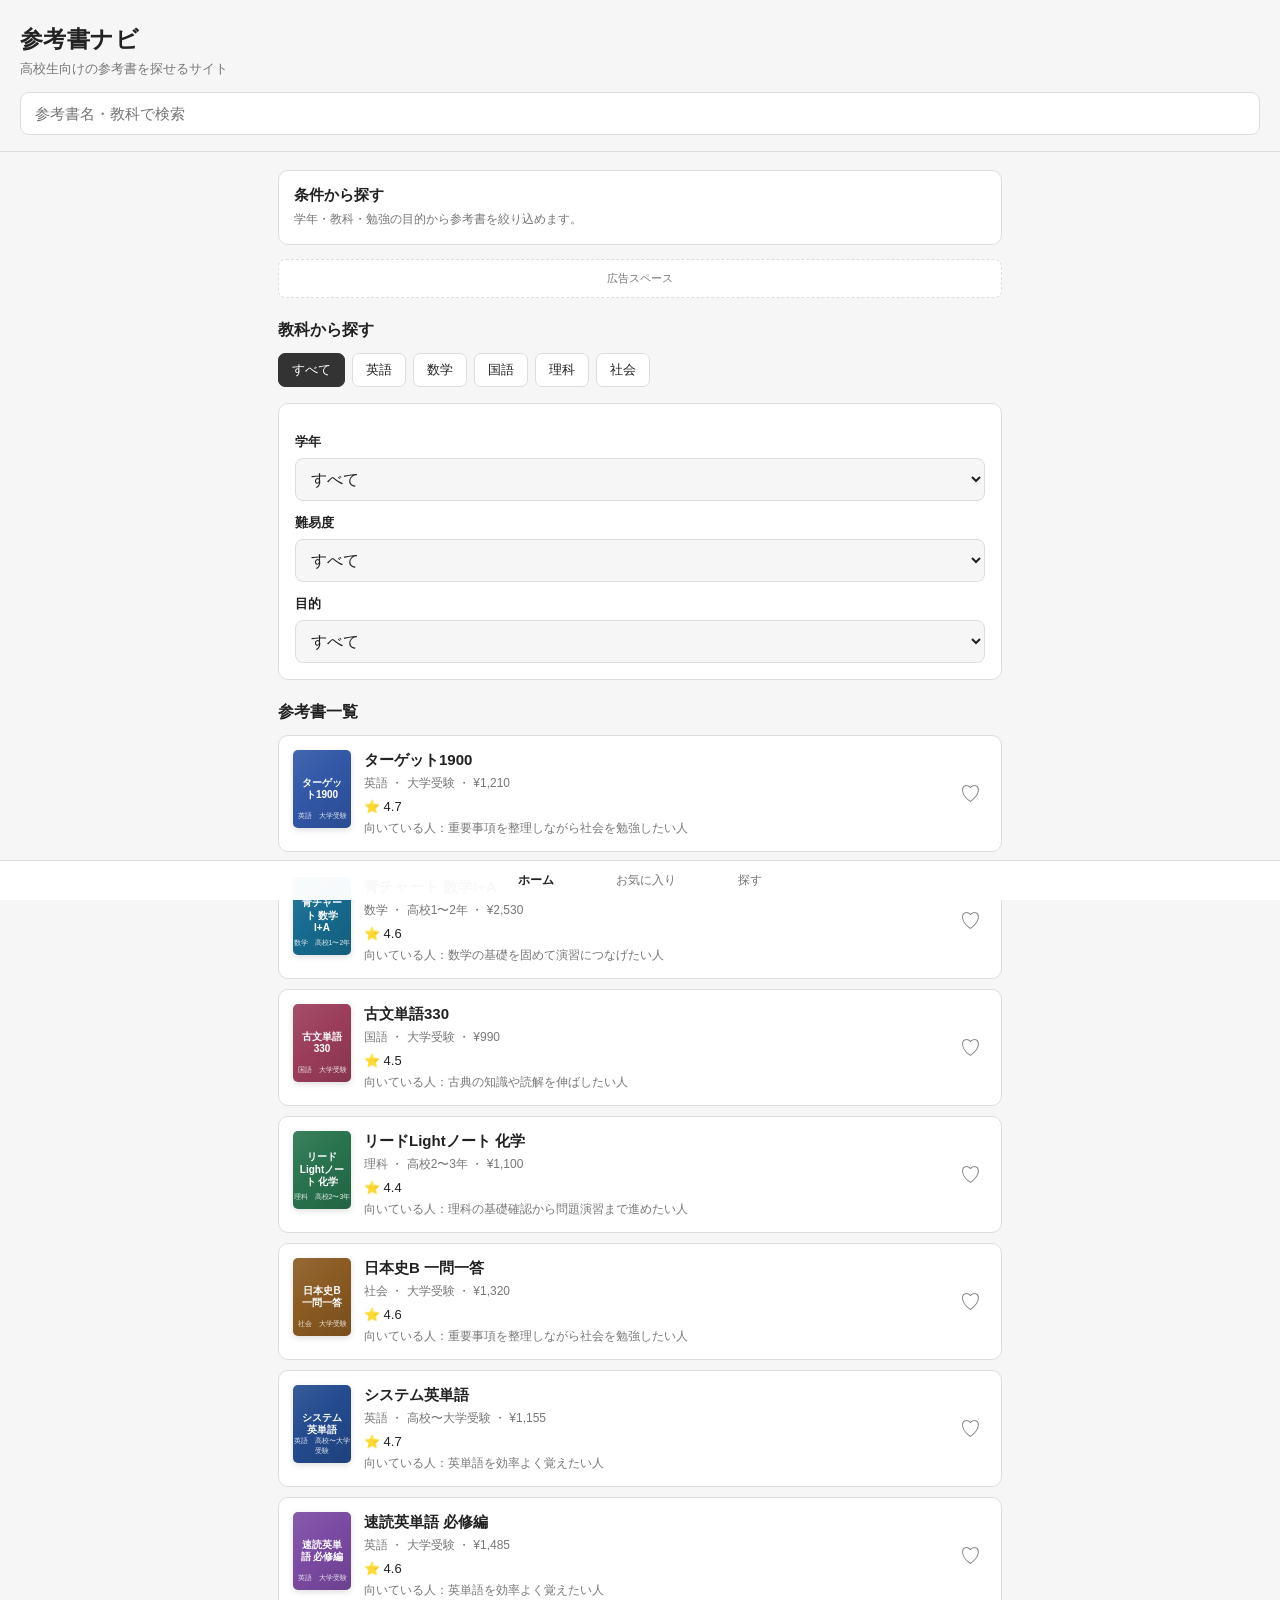
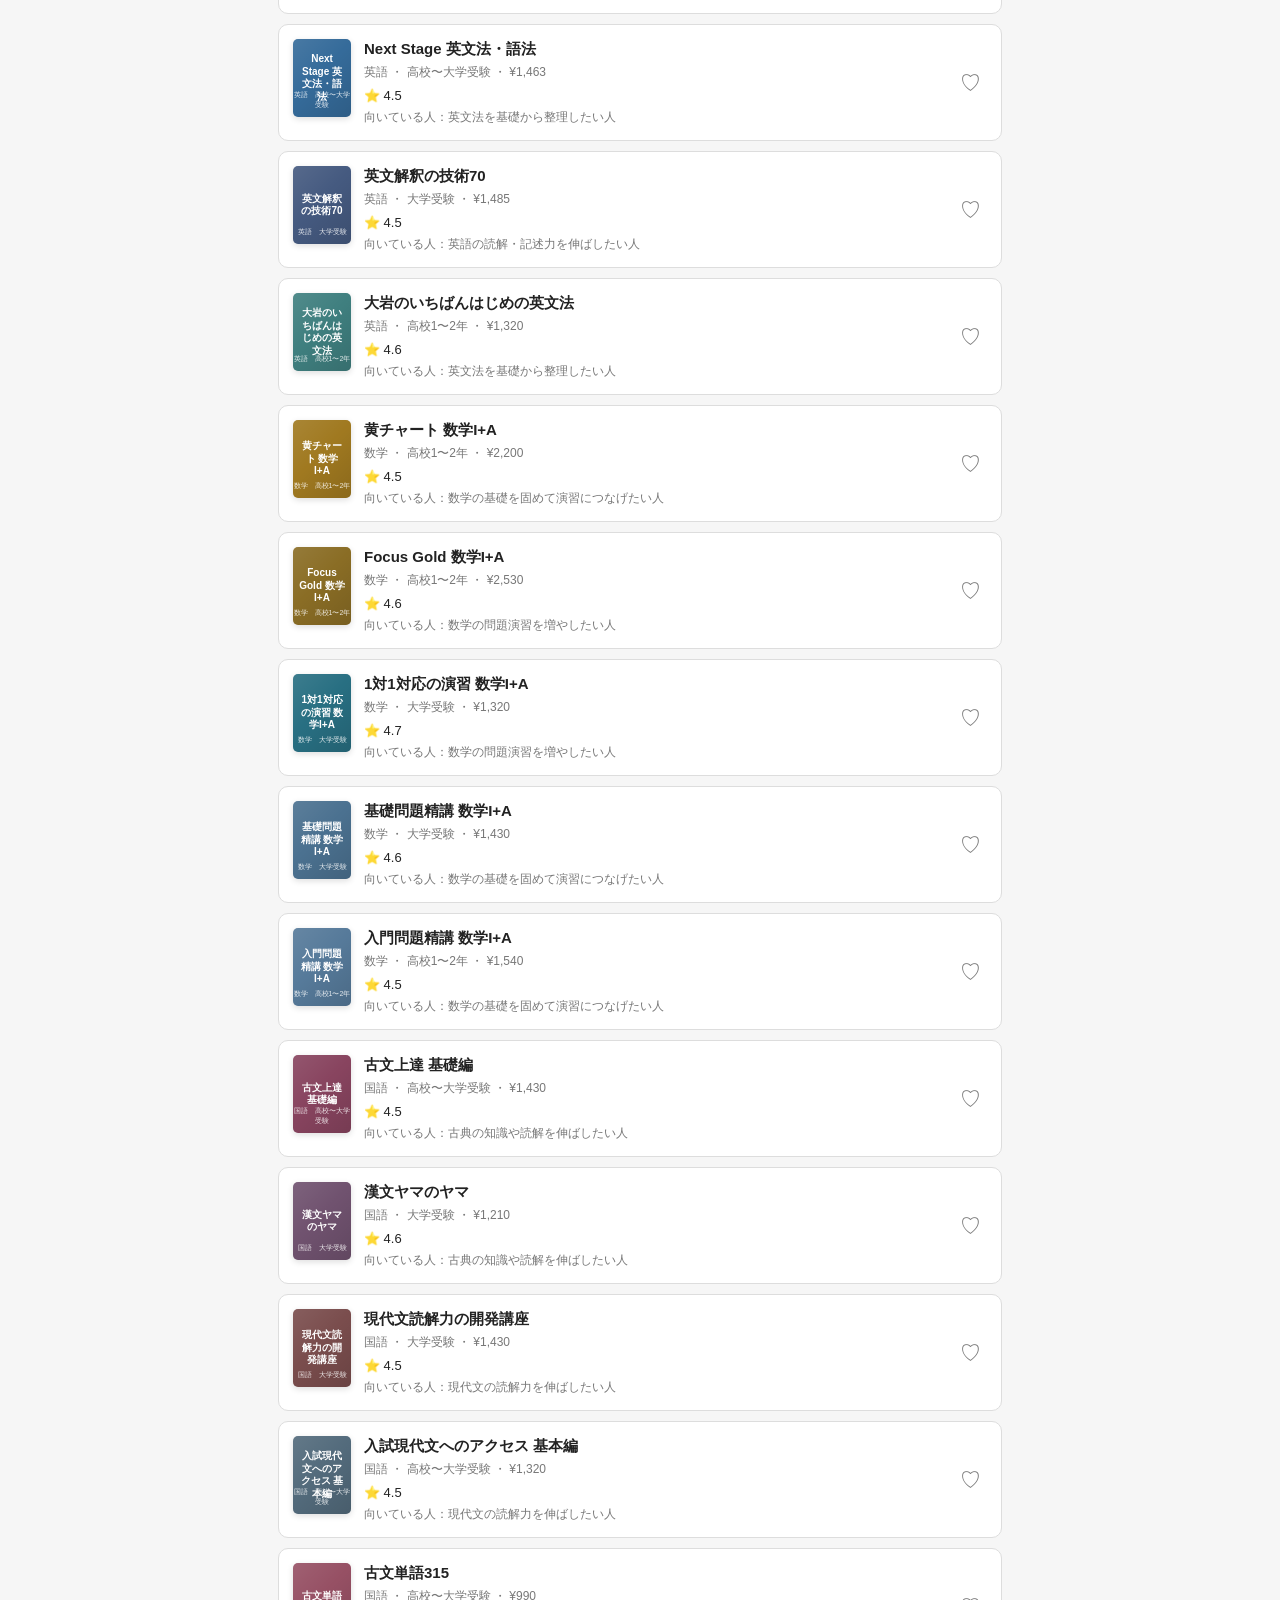
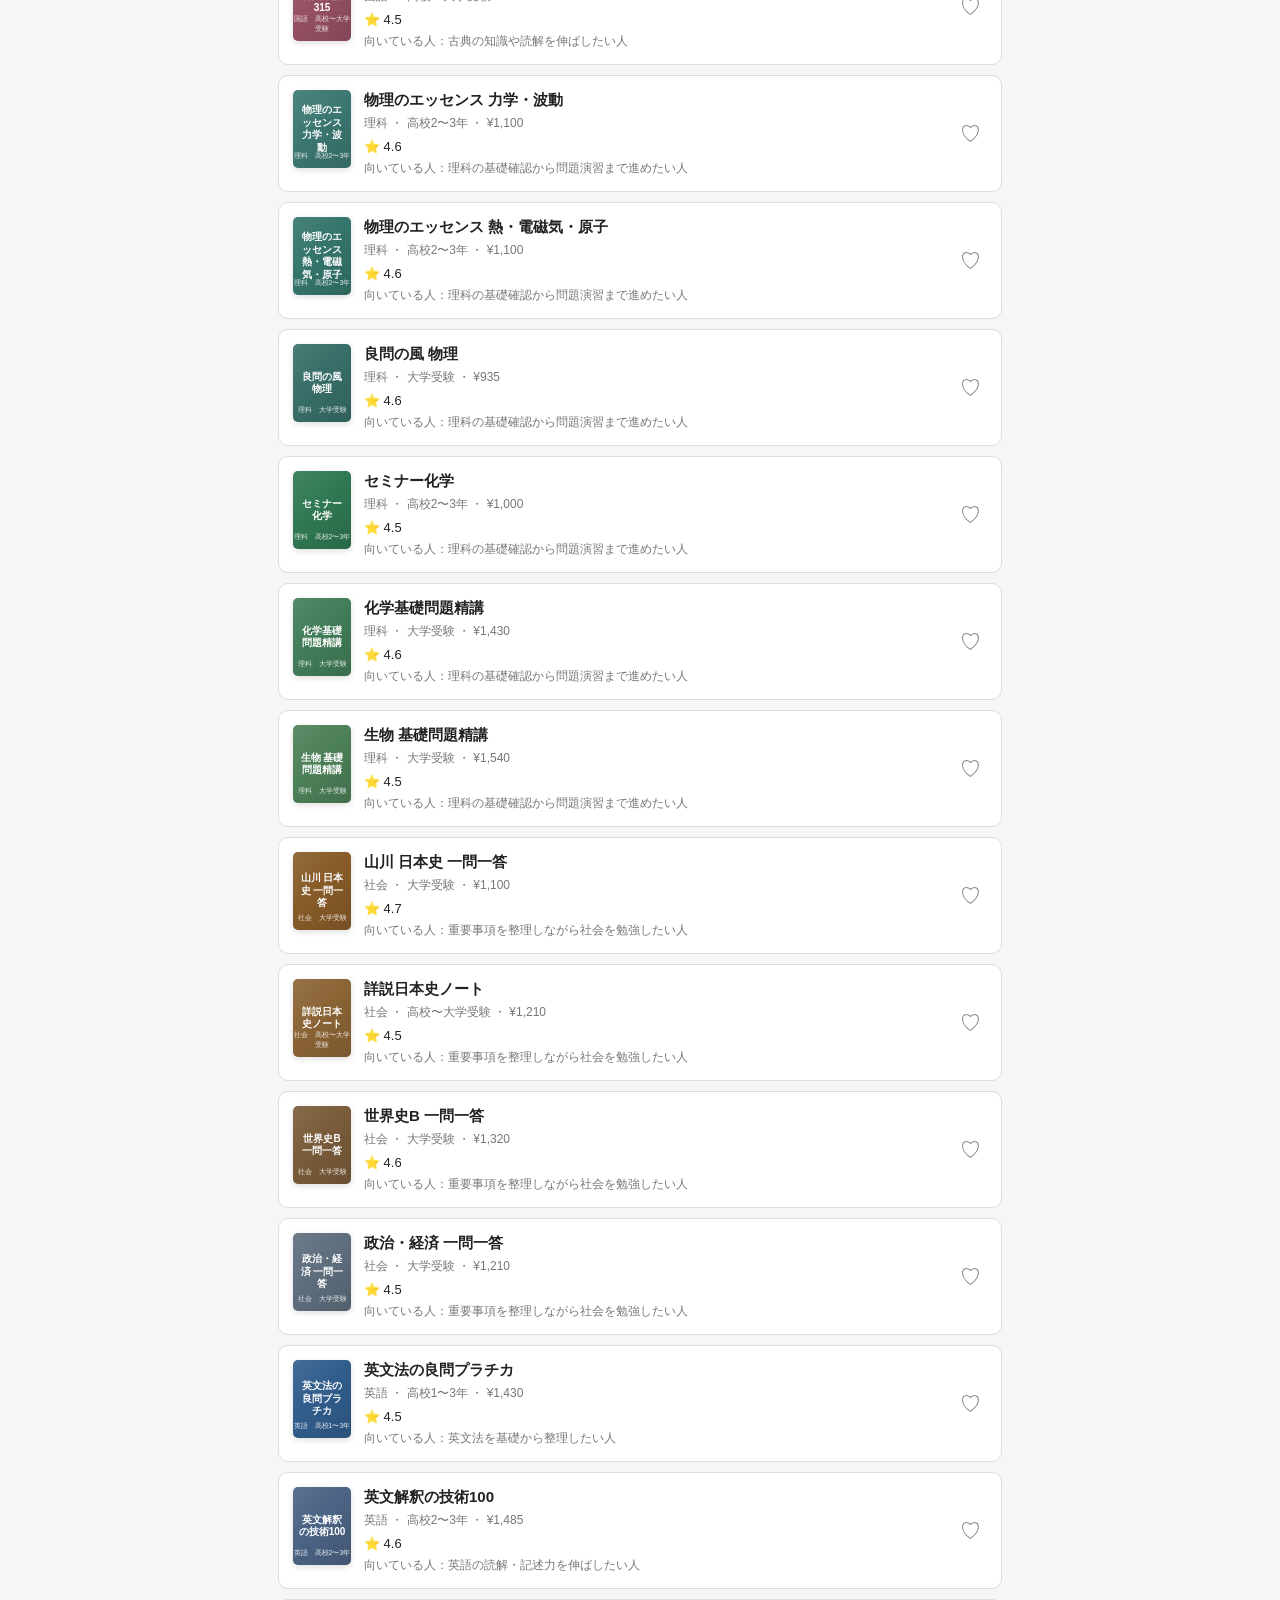
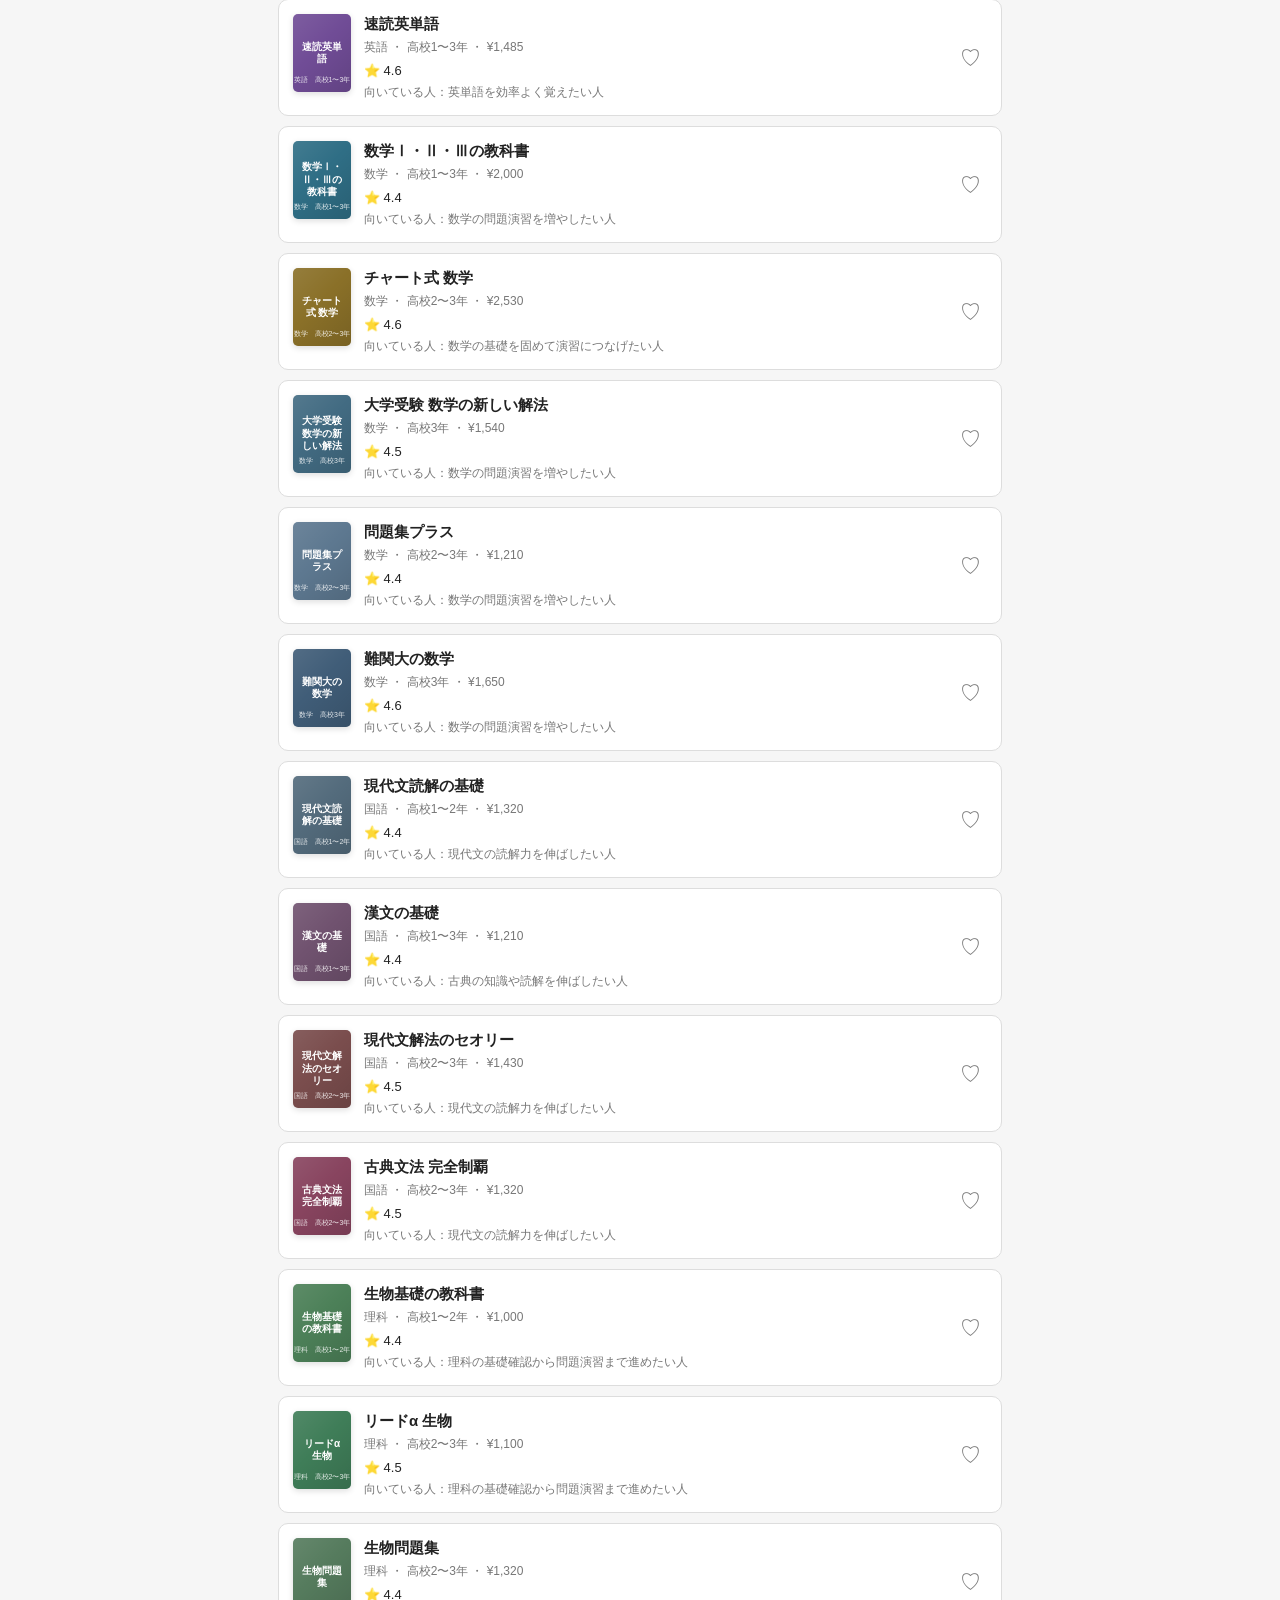
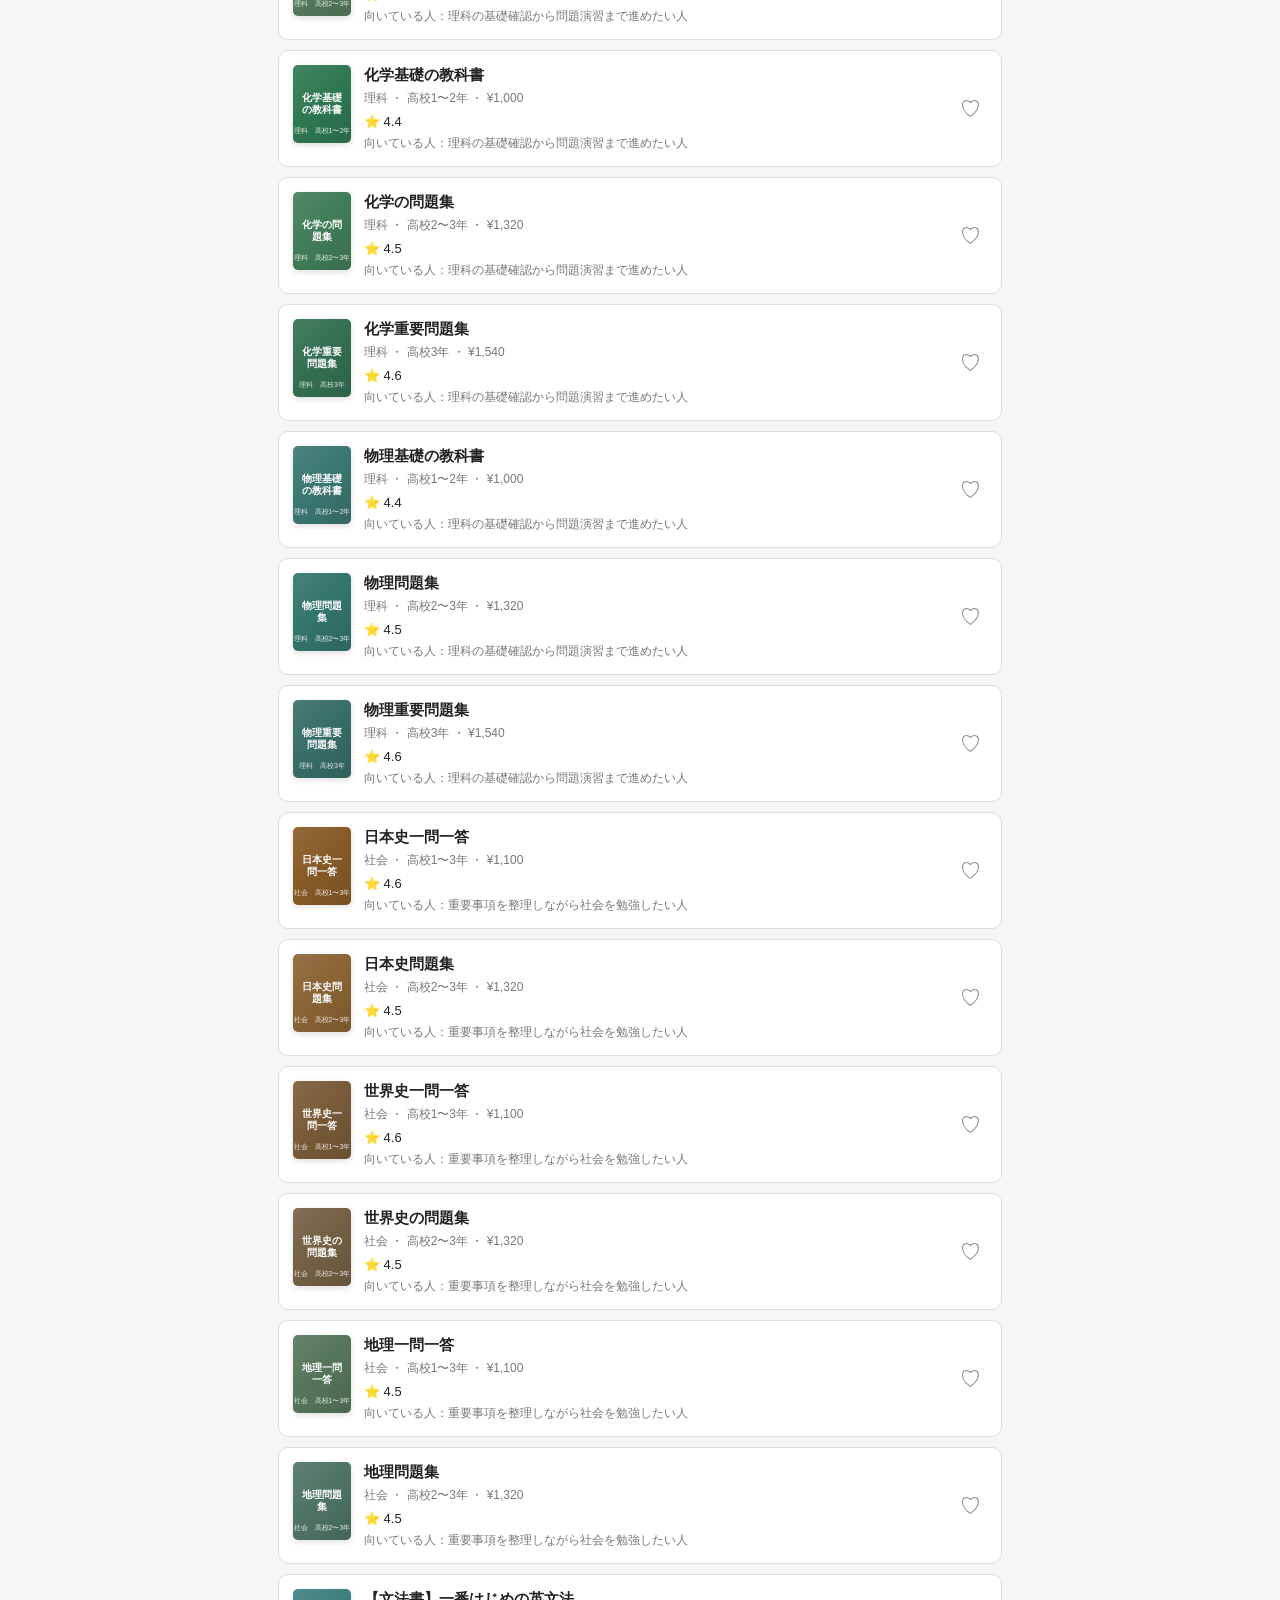
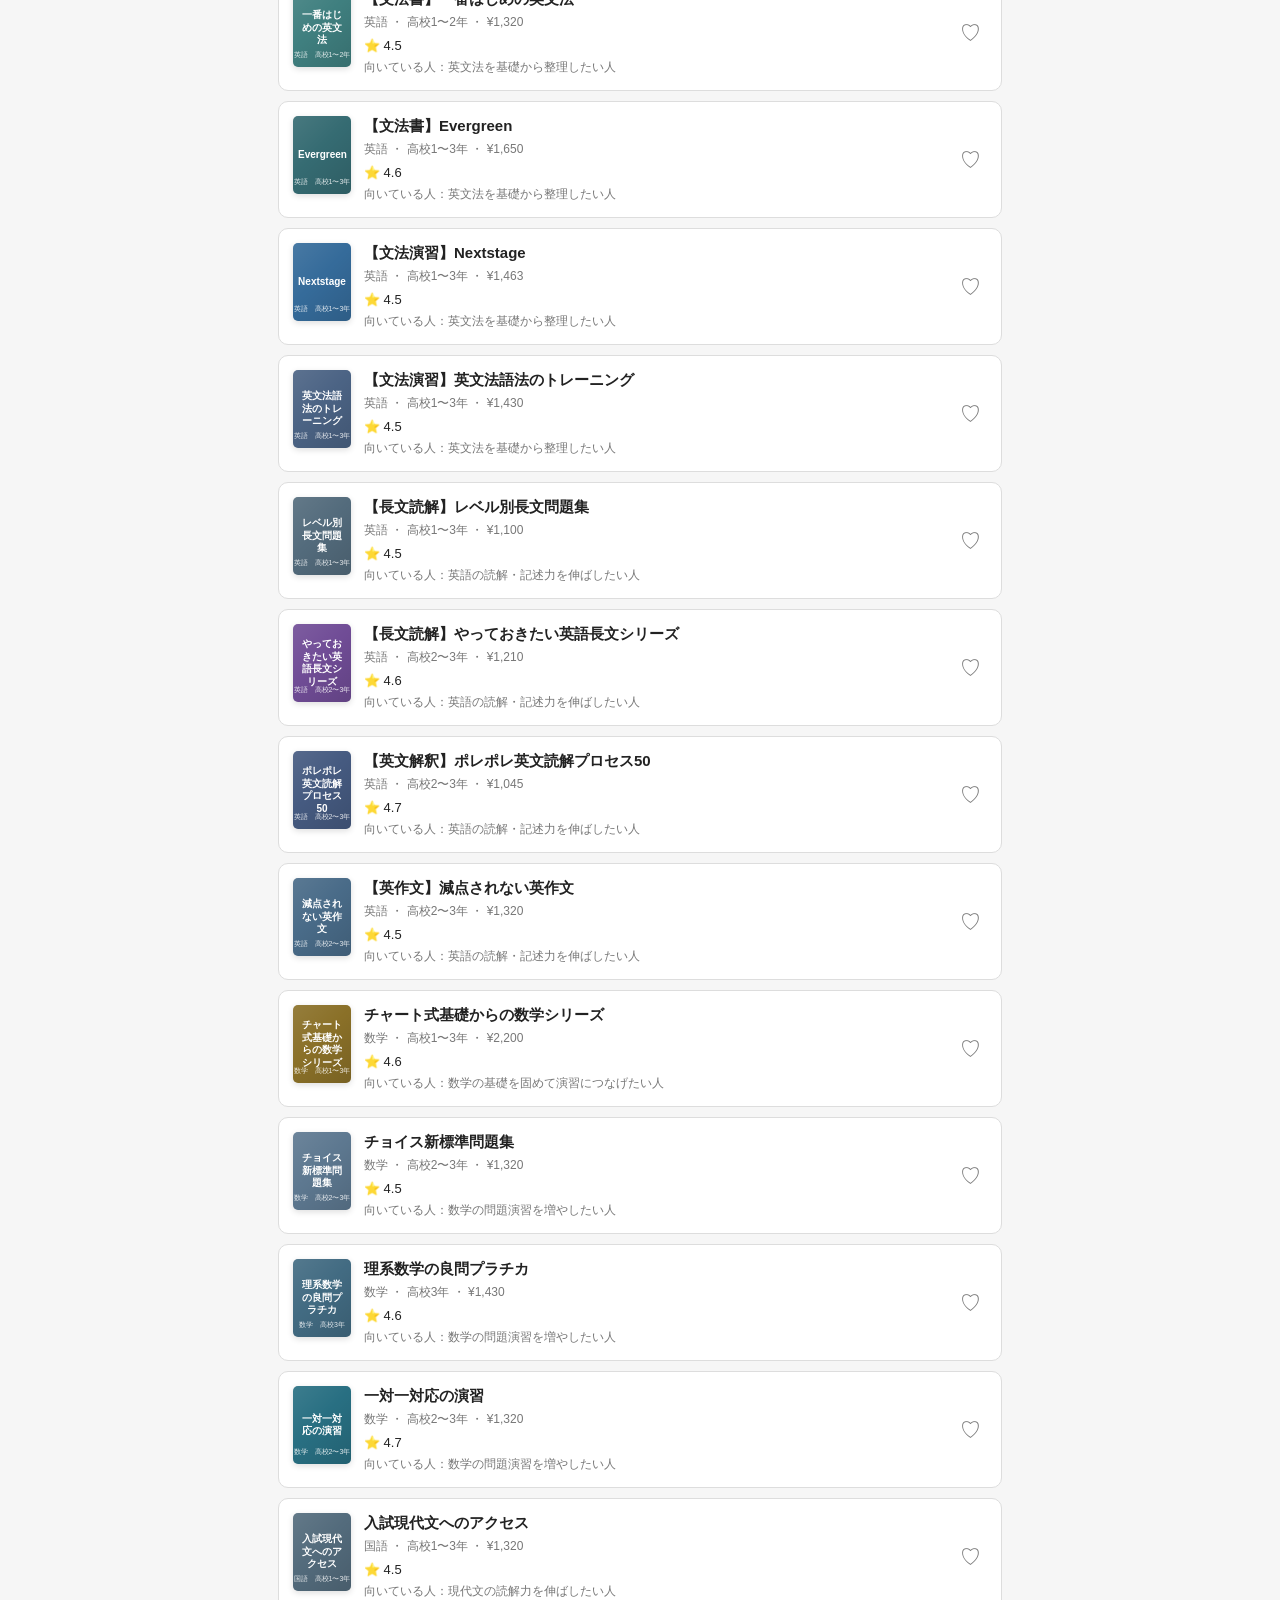
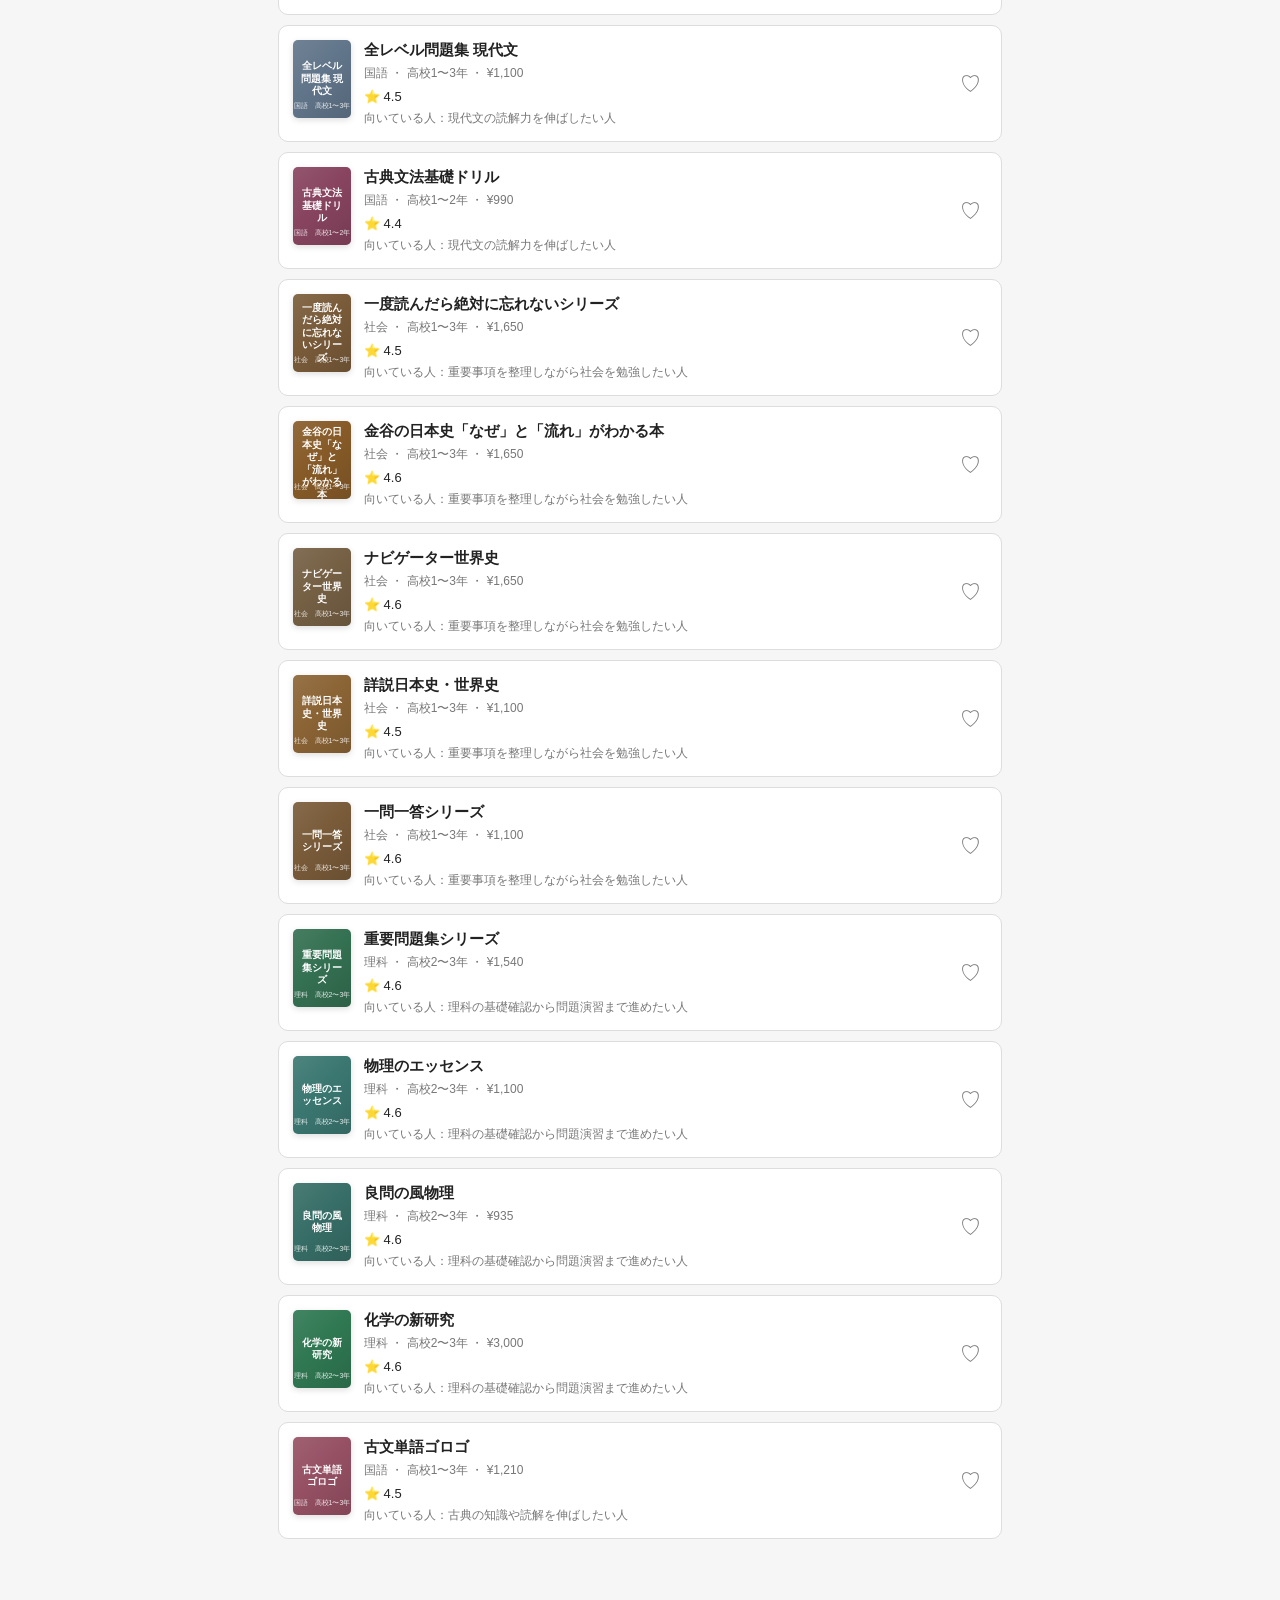
==== index.html @ 44b94bb9 "Add reference book site" ====
<!doctype html>
<html lang="ja">
<head>
<meta charset="utf-8"><meta name="viewport" content="width=device-width,initial-scale=1">
<title>参考書ナビ</title>
<style>
:root{color-scheme:light dark;--bg:light-dark(#f6f6f6,#0d1117);--surface:light-dark(#fff,#161b22);--text:light-dark(#222,#f0f4f8);--muted:light-dark(#777,#9da7b3);--line:light-dark(#ddd,#2b313a);--accent:#333;--soft:light-dark(#f7f7f7,#242542)}
*{box-sizing:border-box}body{margin:0;font-family:-apple-system,BlinkMacSystemFont,"Noto Sans JP",sans-serif;background:var(--bg);color:var(--text)}#app{min-height:100vh;background:var(--bg)}
header{padding:24px 20px 16px;position:sticky;top:0;background:color-mix(in srgb,var(--bg) 96%,transparent);backdrop-filter:blur(12px);z-index:5;border-bottom:1px solid var(--line)}h1{margin:0;font-size:23px;letter-spacing:.02em}header p{margin:5px 0 14px;color:var(--muted);font-size:13px}.search{width:100%;padding:12px 14px;border:1px solid var(--line);border-radius:9px;background:var(--surface);color:var(--text);font-size:15px;outline:none}
main{max-width:760px;margin:auto;padding:4px 18px 90px}.section-title{font-size:16px;font-weight:700;margin:22px 0 12px}.chips{display:flex;gap:7px;overflow:auto;padding-bottom:4px}.chip{border:1px solid var(--line);background:var(--surface);color:var(--text);border-radius:7px;padding:7px 13px;white-space:nowrap}.chip.active{background:var(--accent);border-color:var(--accent);color:white}.feature{background:var(--surface);border:1px solid var(--line);border-radius:10px;padding:15px;margin:14px 0;cursor:pointer}.feature strong{font-size:15px}.feature p{margin:5px 0 0;color:var(--muted);font-size:12px;line-height:1.6}.formbox{background:var(--surface);border:1px solid var(--line);border-radius:10px;padding:16px;margin:12px 0}.formbox label{display:block;font-size:13px;font-weight:700;margin:13px 0 7px}.formbox select,.formbox textarea{width:100%;padding:11px;border:1px solid var(--line);border-radius:8px;background:var(--bg);color:var(--text);font:inherit}.result{background:var(--surface);border:1px solid var(--line);border-radius:10px;padding:14px;margin:10px 0}.review{border-top:1px solid var(--line);padding:12px 0}.review:first-child{border-top:0}.review-head{display:flex;justify-content:space-between;font-size:13px}.review p{margin:6px 0 0;color:var(--muted);font-size:13px;line-height:1.6}.stars button{border:0;background:none;font-size:24px;color:#c7cbd3;padding:2px}.stars button.on{color:#f5b301}
.cards{display:grid;gap:10px}.card{background:var(--surface);border:1px solid var(--line);border-radius:10px;padding:14px;display:flex;gap:13px;cursor:pointer}.cover{width:58px;height:78px;border-radius:5px;display:grid;place-items:center;color:white;font-weight:800;font-size:10px;text-align:center;padding:5px;flex:none}.card h3{margin:1px 0 5px;font-size:15px}.meta{font-size:12px;color:var(--muted)}.rating{margin-top:7px;font-size:13px}.heart{margin-left:auto;border:0;background:none;font-size:21px;color:var(--muted);cursor:pointer}.heart.on{color:#ef476f}.ad{background:var(--surface);border:1px dashed var(--line);border-radius:8px;padding:11px;text-align:center;color:var(--muted);font-size:11px;margin:14px 0}.prices{display:grid;gap:9px;margin-top:12px}.price-row{display:flex;align-items:center;justify-content:space-between;border:1px solid var(--line);border-radius:8px;padding:11px 12px;background:var(--surface)}.price-row strong{font-size:14px}.buy{border:0;border-radius:6px;background:var(--accent);color:white;padding:8px 11px;font-weight:700;font-size:12px}.note{font-size:11px;color:var(--muted);line-height:1.6;margin-top:10px}
.cover img,.bigcover img{width:100%;height:100%;object-fit:cover;border-radius:inherit;display:block}.cover{position:relative;overflow:hidden;box-shadow:0 2px 6px #0002}.cover::after{content:"";position:absolute;inset:0;background:linear-gradient(135deg,#ffffff18,transparent 45%,#0002);pointer-events:none}.book-info{display:grid;grid-template-columns:1fr 1fr;border:1px solid var(--line);border-radius:8px;overflow:hidden;margin:14px 0}.book-info div{padding:10px 12px;border-bottom:1px solid var(--line)}.book-info div:nth-child(odd){border-right:1px solid var(--line)}.book-info div:nth-last-child(-n+2){border-bottom:0}.book-info small{display:block;color:var(--muted);font-size:11px;margin-bottom:3px}.book-info strong{font-size:13px}
nav{position:fixed;bottom:0;left:0;right:0;border-top:1px solid var(--line);background:color-mix(in srgb,var(--surface) 97%,transparent);display:flex;justify-content:center;gap:50px;padding:10px;z-index:10}nav button{border:0;background:none;color:var(--muted);font-size:12px}nav button.active{color:var(--text);font-weight:700}.detail{display:none}.back{border:0;background:none;color:var(--text);padding:0;font-size:15px}.hero{display:flex;gap:18px;margin-top:20px}.bigcover{width:105px;height:140px;border-radius:6px;display:grid;place-items:center;color:white;font-weight:900;text-align:center;padding:10px}.detail h2{margin:4px 0}.tag{display:inline-block;background:var(--soft);color:var(--text);border-radius:5px;padding:5px 9px;font-size:12px;margin:4px 3px 4px 0}.btn{width:100%;border:0;background:var(--accent);color:#fff;padding:13px;border-radius:8px;font-weight:800;margin-top:16px}.empty{text-align:center;color:var(--muted);padding:40px 10px}
</style></head>
<body><div id="app">
<section id="home"><header><h1>参考書ナビ</h1><p>高校生向けの参考書を探せるサイト</p><input id="search" class="search" type="search" placeholder="参考書名・教科で検索"></header><main><div class="feature" onclick="showDiagnosis()"><strong>条件から探す</strong><p>学年・教科・勉強の目的から参考書を絞り込めます。</p></div><div class="ad">広告スペース</div><div class="section-title">教科から探す</div><div class="chips" id="chips"></div><div class="formbox"><label>学年</label><select id="filterYear"><option value="すべて">すべて</option><option>高校1年</option><option>高校2年</option><option>高校3年</option><option>大学受験</option></select><label>難易度</label><select id="filterLevel"><option value="すべて">すべて</option><option value="基礎">基礎</option><option value="標準">標準</option><option value="応用">応用</option></select><label>目的</label><select id="filterGoal"><option value="すべて">すべて</option><option value="基礎">基礎を固めたい</option><option value="演習">問題をたくさん解きたい</option><option value="受験">大学受験に向けて勉強したい</option><option value="難関">難関大学を目指したい</option></select></div><div class="section-title">参考書一覧</div><div class="cards" id="cards"></div></main></section>
<section id="favorites" class="detail"><header><h1>お気に入り</h1><p>気になった参考書をまとめて管理</p></header><main><div id="favcards" class="cards"></div></main></section>
<section id="diagnosis" class="detail"><header><h1>条件から探す</h1><p>条件を選んで参考書を絞り込みます</p></header><main><button class="back" onclick="showHome()">← ホーム</button><div class="formbox"><label>学年</label><select id="diagYear"><option>高校1年</option><option>高校2年</option><option>高校3年</option><option>大学受験</option></select><label>教科</label><select id="diagSubject"><option>英語</option><option>数学</option><option>国語</option><option>理科</option><option>社会</option></select><label>目的</label><select id="diagGoal"><option value="基礎">基礎を固めたい</option><option value="演習">問題をたくさん解きたい</option><option value="受験">大学受験に向けて勉強したい</option><option value="難関">難関大学を目指したい</option></select><button class="btn" onclick="diagnose()">検索する</button></div><div id="diagResult"></div></main></section>
<section id="detail" class="detail"><main><button class="back" onclick="showHome()">← 戻る</button><div id="detailContent"></div></main></section>
<nav><button class="active" id="homeNav" onclick="showHome()">ホーム</button><button id="favNav" onclick="showFav()">お気に入り</button><button id="diagNav" onclick="showDiagnosis()">探す</button></nav>
</div>
<script>
const AFFILIATE={amazonTag:'YOUR_AMAZON_TAG',rakutenId:'YOUR_RAKUTEN_ID'};
let reviews=JSON.parse(localStorage.getItem('reviews')||'{}'),reviewStars=5;
const books=[
{id:1,title:'ターゲット1900',subject:'英語',level:'大学受験',rating:4.7,price:'¥1,210',amazon:'¥1,210',rakuten:'¥1,210',desc:'大学入試でよく出る英単語を効率よく覚えるための定番単語帳。',color:'#3157a6'},
{id:2,title:'青チャート 数学I+A',subject:'数学',level:'高校1〜2年',rating:4.6,price:'¥2,530',amazon:'¥2,530',rakuten:'¥2,530',desc:'数学の基本から入試レベルまで、例題を中心に演習できる参考書。',color:'#176b8f'},
{id:3,title:'古文単語330',subject:'国語',level:'大学受験',rating:4.5,price:'¥990',amazon:'¥990',rakuten:'¥990',desc:'古文読解に必要な重要単語を、意味とイメージで覚えやすく整理。',color:'#9b3d5b'},
{id:4,title:'リードLightノート 化学',subject:'理科',level:'高校2〜3年',rating:4.4,price:'¥1,100',amazon:'¥1,100',rakuten:'¥1,100',desc:'化学の基礎確認から問題演習まで一冊で進めやすい構成。',color:'#28734d'},
{id:5,title:'日本史B 一問一答',subject:'社会',level:'大学受験',rating:4.6,price:'¥1,320',amazon:'¥1,320',rakuten:'¥1,320',desc:'日本史の知識を一問一答形式で確認できる暗記用教材。',color:'#8a5a22'},
{id:6,title:'システム英単語',subject:'英語',level:'高校〜大学受験',rating:4.7,price:'¥1,155',amazon:'¥1,155',rakuten:'¥1,155',desc:'入試に必要な英単語をミニマルフレーズで効率よく覚えられる単語帳。',color:'#244b8f'},
{id:7,title:'速読英単語 必修編',subject:'英語',level:'大学受験',rating:4.6,price:'¥1,485',amazon:'¥1,485',rakuten:'¥1,485',desc:'英文を読みながら重要英単語を身につける人気の英単語教材。',color:'#7b4aa3'},
{id:8,title:'Next Stage 英文法・語法',subject:'英語',level:'高校〜大学受験',rating:4.5,price:'¥1,463',amazon:'¥1,463',rakuten:'¥1,463',desc:'英文法・語法の知識を問題演習で確認できる定番教材。',color:'#356b9a'},
{id:9,title:'英文解釈の技術70',subject:'英語',level:'大学受験',rating:4.5,price:'¥1,485',amazon:'¥1,485',rakuten:'¥1,485',desc:'英文構造を正確に読み取る力を養うための英文解釈教材。',color:'#455a80'},
{id:10,title:'大岩のいちばんはじめの英文法',subject:'英語',level:'高校1〜2年',rating:4.6,price:'¥1,320',amazon:'¥1,320',rakuten:'¥1,320',desc:'英文法を基礎からやさしく学び直したい人向けの入門書。',color:'#3f7f7f'},
{id:11,title:'黄チャート 数学I+A',subject:'数学',level:'高校1〜2年',rating:4.5,price:'¥2,200',amazon:'¥2,200',rakuten:'¥2,200',desc:'数学の基礎から標準レベルまで段階的に演習できる問題集。',color:'#a07920'},
{id:12,title:'Focus Gold 数学I+A',subject:'数学',level:'高校1〜2年',rating:4.6,price:'¥2,530',amazon:'¥2,530',rakuten:'¥2,530',desc:'例題と演習を通して数学の理解を深める総合問題集。',color:'#8a6d25'},
{id:13,title:'1対1対応の演習 数学I+A',subject:'数学',level:'大学受験',rating:4.7,price:'¥1,320',amazon:'¥1,320',rakuten:'¥1,320',desc:'入試で問われる典型問題を深く学ぶための演習書。',color:'#286f82'},
{id:14,title:'基礎問題精講 数学I+A',subject:'数学',level:'大学受験',rating:4.6,price:'¥1,430',amazon:'¥1,430',rakuten:'¥1,430',desc:'大学入試に必要な基礎問題を効率よく身につける問題集。',color:'#4b7190'},
{id:15,title:'入門問題精講 数学I+A',subject:'数学',level:'高校1〜2年',rating:4.5,price:'¥1,540',amazon:'¥1,540',rakuten:'¥1,540',desc:'数学の考え方を丁寧に理解してから問題演習へ進める入門書。',color:'#567a9a'},
{id:16,title:'古文上達 基礎編',subject:'国語',level:'高校〜大学受験',rating:4.5,price:'¥1,430',amazon:'¥1,430',rakuten:'¥1,430',desc:'古文の読解力を基礎から伸ばすための問題演習教材。',color:'#88445f'},
{id:17,title:'漢文ヤマのヤマ',subject:'国語',level:'大学受験',rating:4.6,price:'¥1,210',amazon:'¥1,210',rakuten:'¥1,210',desc:'漢文の句法や重要語句を整理して学べる受験対策教材。',color:'#70526f'},
{id:18,title:'現代文読解力の開発講座',subject:'国語',level:'大学受験',rating:4.5,price:'¥1,430',amazon:'¥1,430',rakuten:'¥1,430',desc:'現代文を論理的に読むための考え方を身につける読解教材。',color:'#7a4d4d'},
{id:19,title:'入試現代文へのアクセス 基本編',subject:'国語',level:'高校〜大学受験',rating:4.5,price:'¥1,320',amazon:'¥1,320',rakuten:'¥1,320',desc:'現代文の読解手順を基礎から練習できる問題集。',color:'#536b7c'},
{id:20,title:'古文単語315',subject:'国語',level:'高校〜大学受験',rating:4.5,price:'¥990',amazon:'¥990',rakuten:'¥990',desc:'大学受験で重要な古文単語を効率よく覚えるための単語帳。',color:'#965064'},
{id:21,title:'物理のエッセンス 力学・波動',subject:'理科',level:'高校2〜3年',rating:4.6,price:'¥1,100',amazon:'¥1,100',rakuten:'¥1,100',desc:'高校物理の重要事項と典型問題をコンパクトに学べる教材。',color:'#3b7771'},
{id:22,title:'物理のエッセンス 熱・電磁気・原子',subject:'理科',level:'高校2〜3年',rating:4.6,price:'¥1,100',amazon:'¥1,100',rakuten:'¥1,100',desc:'物理の重要分野を基礎から確認できる定番問題集。',color:'#34756b'},
{id:23,title:'良問の風 物理',subject:'理科',level:'大学受験',rating:4.6,price:'¥935',amazon:'¥935',rakuten:'¥935',desc:'大学入試に向けて標準的な物理問題を演習できる問題集。',color:'#376e67'},
{id:24,title:'セミナー化学',subject:'理科',level:'高校2〜3年',rating:4.5,price:'¥1,000',amazon:'¥1,000',rakuten:'¥1,000',desc:'化学の基本事項から演習まで幅広く取り組める教材。',color:'#2f7852'},
{id:25,title:'化学基礎問題精講',subject:'理科',level:'大学受験',rating:4.6,price:'¥1,430',amazon:'¥1,430',rakuten:'¥1,430',desc:'化学の入試基礎を固めるための重要問題を効率よく演習。',color:'#417d58'},
{id:26,title:'生物 基礎問題精講',subject:'理科',level:'大学受験',rating:4.5,price:'¥1,540',amazon:'¥1,540',rakuten:'¥1,540',desc:'生物の重要事項と入試基礎問題を整理して学べる教材。',color:'#4c8058'},
{id:27,title:'山川 日本史 一問一答',subject:'社会',level:'大学受験',rating:4.7,price:'¥1,100',amazon:'¥1,100',rakuten:'¥1,100',desc:'日本史の重要語句を一問一答形式で確認できる暗記教材。',color:'#875b28'},
{id:28,title:'詳説日本史ノート',subject:'社会',level:'高校〜大学受験',rating:4.5,price:'¥1,210',amazon:'¥1,210',rakuten:'¥1,210',desc:'日本史の流れや重要事項を整理しながら学習できるノート。',color:'#8b6435'},
{id:29,title:'世界史B 一問一答',subject:'社会',level:'大学受験',rating:4.6,price:'¥1,320',amazon:'¥1,320',rakuten:'¥1,320',desc:'世界史の重要事項を一問一答形式で確認できる受験教材。',color:'#795b39'},
 {id:30,title:'政治・経済 一問一答',subject:'社会',level:'大学受験',rating:4.5,price:'¥1,210',amazon:'¥1,210',rakuten:'¥1,210',desc:'政治・経済の重要用語を短時間で確認できる暗記教材。',color:'#5e6e7d'},
{id:31,title:'英文法の良問プラチカ',subject:'英語',level:'高校1〜3年',rating:4.5,price:'¥1,430',amazon:'¥1,430',rakuten:'¥1,430',desc:'英文法の基礎を徹底的に強化できる問題集。',color:'#315d8c'},
{id:32,title:'英文解釈の技術100',subject:'英語',level:'高校2〜3年',rating:4.6,price:'¥1,485',amazon:'¥1,485',rakuten:'¥1,485',desc:'英文の構造を読み解く力を養成するためのテキスト。',color:'#4b6384'},
{id:33,title:'速読英単語',subject:'英語',level:'高校1〜3年',rating:4.6,price:'¥1,485',amazon:'¥1,485',rakuten:'¥1,485',desc:'英文を読みながら英単語と読解力を鍛えるための教材。',color:'#704c96'},
{id:34,title:'数学Ⅰ・Ⅱ・Ⅲの教科書',subject:'数学',level:'高校1〜3年',rating:4.4,price:'¥2,000',amazon:'¥2,000',rakuten:'¥2,000',desc:'数学の基礎から応用まで幅広く学べる基本教材。',color:'#2f6e85'},
{id:35,title:'チャート式 数学',subject:'数学',level:'高校2〜3年',rating:4.6,price:'¥2,530',amazon:'¥2,530',rakuten:'¥2,530',desc:'基礎から難問まで幅広いレベルに対応する定番問題集。',color:'#8a7028'},
{id:36,title:'大学受験 数学の新しい解法',subject:'数学',level:'高校3年',rating:4.5,price:'¥1,540',amazon:'¥1,540',rakuten:'¥1,540',desc:'大学受験向けの難問解法を学び、応用力を鍛える教材。',color:'#426b82'},
{id:37,title:'問題集プラス',subject:'数学',level:'高校2〜3年',rating:4.4,price:'¥1,210',amazon:'¥1,210',rakuten:'¥1,210',desc:'数学の演習を通して基礎をしっかり固める問題集。',color:'#5d7890'},
{id:38,title:'難関大の数学',subject:'数学',level:'高校3年',rating:4.6,price:'¥1,650',amazon:'¥1,650',rakuten:'¥1,650',desc:'難関大学の問題を集め、応用力を鍛える高レベル問題集。',color:'#405d78'},
{id:40,title:'現代文読解の基礎',subject:'国語',level:'高校1〜2年',rating:4.4,price:'¥1,320',amazon:'¥1,320',rakuten:'¥1,320',desc:'現代文の基礎的な読解力を身につけるための参考書。',color:'#536b7c'},
{id:41,title:'漢文の基礎',subject:'国語',level:'高校1〜3年',rating:4.4,price:'¥1,210',amazon:'¥1,210',rakuten:'¥1,210',desc:'漢文の基本的な知識や読み方を身につけるための教材。',color:'#70526f'},
{id:42,title:'現代文解法のセオリー',subject:'国語',level:'高校2〜3年',rating:4.5,price:'¥1,430',amazon:'¥1,430',rakuten:'¥1,430',desc:'現代文の解法を体系的に学び、高度な読解力を鍛える問題集。',color:'#7a4d4d'},
{id:43,title:'古典文法 完全制覇',subject:'国語',level:'高校2〜3年',rating:4.5,price:'¥1,320',amazon:'¥1,320',rakuten:'¥1,320',desc:'古典文法の重要事項を整理して身につけるための教材。',color:'#88445f'},
{id:44,title:'生物基礎の教科書',subject:'理科',level:'高校1〜2年',rating:4.4,price:'¥1,000',amazon:'¥1,000',rakuten:'¥1,000',desc:'生物の基礎知識を体系的に学べる教科書。',color:'#4c8058'},
{id:45,title:'リードα 生物',subject:'理科',level:'高校2〜3年',rating:4.5,price:'¥1,100',amazon:'¥1,100',rakuten:'¥1,100',desc:'生物の詳しい解説と演習問題で理解を深められる問題集。',color:'#3f7d58'},
{id:46,title:'生物問題集',subject:'理科',level:'高校2〜3年',rating:4.4,price:'¥1,320',amazon:'¥1,320',rakuten:'¥1,320',desc:'受験向けの生物問題を幅広く演習できる問題集。',color:'#557b5d'},
{id:47,title:'化学基礎の教科書',subject:'理科',level:'高校1〜2年',rating:4.4,price:'¥1,000',amazon:'¥1,000',rakuten:'¥1,000',desc:'化学の基礎をしっかり固めるための基本教材。',color:'#2f7852'},
{id:48,title:'化学の問題集',subject:'理科',level:'高校2〜3年',rating:4.5,price:'¥1,320',amazon:'¥1,320',rakuten:'¥1,320',desc:'基礎から応用まで幅広く演習できる化学問題集。',color:'#417d58'},
{id:49,title:'化学重要問題集',subject:'理科',level:'高校3年',rating:4.6,price:'¥1,540',amazon:'¥1,540',rakuten:'¥1,540',desc:'化学の重要問題を通して入試に向けた応用力を鍛える教材。',color:'#347052'},
{id:50,title:'物理基礎の教科書',subject:'理科',level:'高校1〜2年',rating:4.4,price:'¥1,000',amazon:'¥1,000',rakuten:'¥1,000',desc:'物理の基本的な内容を体系的に学べる教科書。',color:'#3b7771'},
{id:51,title:'物理問題集',subject:'理科',level:'高校2〜3年',rating:4.5,price:'¥1,320',amazon:'¥1,320',rakuten:'¥1,320',desc:'物理の基礎から応用まで幅広く演習できる問題集。',color:'#34756b'},
{id:52,title:'物理重要問題集',subject:'理科',level:'高校3年',rating:4.6,price:'¥1,540',amazon:'¥1,540',rakuten:'¥1,540',desc:'物理の高度な問題に挑戦し、入試への対応力を高める教材。',color:'#376e67'},
{id:53,title:'日本史一問一答',subject:'社会',level:'高校1〜3年',rating:4.6,price:'¥1,100',amazon:'¥1,100',rakuten:'¥1,100',desc:'日本史の重要用語を一問一答形式で効率よく覚える教材。',color:'#875b28'},
{id:54,title:'日本史問題集',subject:'社会',level:'高校2〜3年',rating:4.5,price:'¥1,320',amazon:'¥1,320',rakuten:'¥1,320',desc:'日本史の知識を問題演習で確認し、高得点を目指す問題集。',color:'#8b6435'},
{id:55,title:'世界史一問一答',subject:'社会',level:'高校1〜3年',rating:4.6,price:'¥1,100',amazon:'¥1,100',rakuten:'¥1,100',desc:'世界史の重要事項を一問一答形式で整理する暗記教材。',color:'#795b39'},
{id:56,title:'世界史の問題集',subject:'社会',level:'高校2〜3年',rating:4.5,price:'¥1,320',amazon:'¥1,320',rakuten:'¥1,320',desc:'世界史の知識を演習し、実力アップを目指せる問題集。',color:'#756044'},
{id:57,title:'地理一問一答',subject:'社会',level:'高校1〜3年',rating:4.5,price:'¥1,100',amazon:'¥1,100',rakuten:'¥1,100',desc:'地理の基本的な知識を効率よく覚えるための教材。',color:'#56765b'},
{id:58,title:'地理問題集',subject:'社会',level:'高校2〜3年',rating:4.5,price:'¥1,320',amazon:'¥1,320',rakuten:'¥1,320',desc:'受験対策として地理の知識と問題演習に取り組める問題集。',color:'#4e7464'},
{id:59,title:'【文法書】一番はじめの英文法',subject:'英語',level:'高校1〜2年',rating:4.5,price:'¥1,320',amazon:'¥1,320',rakuten:'¥1,320',desc:'英文法を基礎から学び直したい人向けの入門書。',color:'#3f7f7f'},
{id:60,title:'【文法書】Evergreen',subject:'英語',level:'高校1〜3年',rating:4.6,price:'¥1,650',amazon:'¥1,650',rakuten:'¥1,650',desc:'英文法を体系的に理解するための総合的な文法書。',color:'#356b72'},
{id:61,title:'【文法演習】Nextstage',subject:'英語',level:'高校1〜3年',rating:4.5,price:'¥1,463',amazon:'¥1,463',rakuten:'¥1,463',desc:'英文法・語法を問題演習で身につける定番教材。',color:'#356b9a'},
{id:62,title:'【文法演習】英文法語法のトレーニング',subject:'英語',level:'高校1〜3年',rating:4.5,price:'¥1,430',amazon:'¥1,430',rakuten:'¥1,430',desc:'英文法と語法を演習し、入試に必要な知識を定着させる教材。',color:'#4b6384'},
{id:63,title:'【長文読解】レベル別長文問題集',subject:'英語',level:'高校1〜3年',rating:4.5,price:'¥1,100',amazon:'¥1,100',rakuten:'¥1,100',desc:'自分のレベルに合わせて英文長文を段階的に演習できる問題集。',color:'#536b7c'},
{id:64,title:'【長文読解】やっておきたい英語長文シリーズ',subject:'英語',level:'高校2〜3年',rating:4.6,price:'¥1,210',amazon:'¥1,210',rakuten:'¥1,210',desc:'大学入試向けの英語長文を数多く演習できるシリーズ。',color:'#704c96'},
{id:65,title:'【英文解釈】ポレポレ英文読解プロセス50',subject:'英語',level:'高校2〜3年',rating:4.7,price:'¥1,045',amazon:'¥1,045',rakuten:'¥1,045',desc:'英文の構造を深く理解し、精読力を鍛える英文解釈教材。',color:'#455a80'},
{id:66,title:'【英作文】減点されない英作文',subject:'英語',level:'高校2〜3年',rating:4.5,price:'¥1,320',amazon:'¥1,320',rakuten:'¥1,320',desc:'大学入試の英作文で必要な表現と書き方を学ぶ教材。',color:'#496b88'},
{id:67,title:'チャート式基礎からの数学シリーズ',subject:'数学',level:'高校1〜3年',rating:4.6,price:'¥2,200',amazon:'¥2,200',rakuten:'¥2,200',desc:'基礎から段階的に数学を学び、問題演習につなげるシリーズ。',color:'#8a7028'},
{id:68,title:'チョイス新標準問題集',subject:'数学',level:'高校2〜3年',rating:4.5,price:'¥1,320',amazon:'¥1,320',rakuten:'¥1,320',desc:'標準レベルの数学問題を中心に実戦力を養う問題集。',color:'#5d7890'},
{id:69,title:'理系数学の良問プラチカ',subject:'数学',level:'高校3年',rating:4.6,price:'¥1,430',amazon:'¥1,430',rakuten:'¥1,430',desc:'理系入試で問われる良問を通して数学の応用力を鍛える教材。',color:'#426b82'},
{id:70,title:'一対一対応の演習',subject:'数学',level:'高校2〜3年',rating:4.7,price:'¥1,320',amazon:'¥1,320',rakuten:'¥1,320',desc:'入試数学の典型問題を深く理解し、解法を身につける演習書。',color:'#286f82'},
{id:71,title:'入試現代文へのアクセス',subject:'国語',level:'高校1〜3年',rating:4.5,price:'¥1,320',amazon:'¥1,320',rakuten:'¥1,320',desc:'現代文の読解方法を基礎から演習できる問題集。',color:'#536b7c'},
{id:72,title:'全レベル問題集 現代文',subject:'国語',level:'高校1〜3年',rating:4.5,price:'¥1,100',amazon:'¥1,100',rakuten:'¥1,100',desc:'自分の学習段階に合わせて現代文を演習できるシリーズ。',color:'#61758a'},
{id:74,title:'古典文法基礎ドリル',subject:'国語',level:'高校1〜2年',rating:4.4,price:'¥990',amazon:'¥990',rakuten:'¥990',desc:'古典文法の基本を問題演習で身につけるためのドリル。',color:'#88445f'},
{id:76,title:'一度読んだら絶対に忘れないシリーズ',subject:'社会',level:'高校1〜3年',rating:4.5,price:'¥1,650',amazon:'¥1,650',rakuten:'¥1,650',desc:'歴史などの内容を流れや背景から理解しやすく整理した学習シリーズ。',color:'#795b39'},
{id:77,title:'金谷の日本史「なぜ」と「流れ」がわかる本',subject:'社会',level:'高校1〜3年',rating:4.6,price:'¥1,650',amazon:'¥1,650',rakuten:'¥1,650',desc:'日本史の出来事を理由や流れとともに理解するための参考書。',color:'#875b28'},
{id:78,title:'ナビゲーター世界史',subject:'社会',level:'高校1〜3年',rating:4.6,price:'¥1,650',amazon:'¥1,650',rakuten:'¥1,650',desc:'世界史の流れを講義形式で整理しながら学べる参考書。',color:'#756044'},
{id:79,title:'詳説日本史・世界史',subject:'社会',level:'高校1〜3年',rating:4.5,price:'¥1,100',amazon:'¥1,100',rakuten:'¥1,100',desc:'日本史・世界史の学習で基礎となる内容を確認できる教材。',color:'#8b6435'},
{id:80,title:'一問一答シリーズ',subject:'社会',level:'高校1〜3年',rating:4.6,price:'¥1,100',amazon:'¥1,100',rakuten:'¥1,100',desc:'重要事項を一問一答形式で確認し、知識を定着させるシリーズ。',color:'#795b39'},
{id:81,title:'重要問題集シリーズ',subject:'理科',level:'高校2〜3年',rating:4.6,price:'¥1,540',amazon:'¥1,540',rakuten:'¥1,540',desc:'入試で重要な問題を演習し、理科の実戦力を高めるシリーズ。',color:'#347052'},
{id:82,title:'物理のエッセンス',subject:'理科',level:'高校2〜3年',rating:4.6,price:'¥1,100',amazon:'¥1,100',rakuten:'¥1,100',desc:'物理の重要事項と典型問題をコンパクトに学べる教材。',color:'#3b7771'},
{id:83,title:'良問の風物理',subject:'理科',level:'高校2〜3年',rating:4.6,price:'¥935',amazon:'¥935',rakuten:'¥935',desc:'大学入試に向けて標準的な物理問題を演習できる問題集。',color:'#376e67'},
{id:84,title:'化学の新研究',subject:'理科',level:'高校2〜3年',rating:4.6,price:'¥3,000',amazon:'¥3,000',rakuten:'¥3,000',desc:'化学の知識を詳しく調べ、理解を深めるための参考書。',color:'#2f7852'},
{id:85,title:'古文単語ゴロゴ',subject:'国語',level:'高校1〜3年',rating:4.5,price:'¥1,210',amazon:'¥1,210',rakuten:'¥1,210',desc:'古文単語を語呂合わせなどで効率的に覚えるための単語集。',color:'#965064'}];
let subject='すべて',favs=JSON.parse(localStorage.getItem('favs')||'[]');
const chips=document.getElementById('chips');['すべて','英語','数学','国語','理科','社会'].forEach(x=>{let b=document.createElement('button');b.className='chip'+(x===subject?' active':'');b.textContent=x;b.onclick=()=>{subject=x;render()};chips.appendChild(b)});
function render(){chips.querySelectorAll('.chip').forEach(b=>b.classList.toggle('active',b.textContent===subject));let q=document.getElementById('search').value.toLowerCase(),year=document.getElementById('filterYear').value,level=document.getElementById('filterLevel').value,goal=document.getElementById('filterGoal').value;let list=books.filter(b=>{let text=(b.title+b.subject+b.level+b.desc).toLowerCase();let yearOk=year==='すべて'||b.level.includes(year)||b.level.includes('高校1〜3年')||year==='大学受験'&&b.level.includes('大学受験')||year!=='大学受験'&&b.level.includes('高校〜大学受験');let levelOk=level==='すべて'||level==='基礎'&&/基礎|入門|教科書|一番はじめ/.test(text)||level==='標準'&&!/良問|プラチカ|ポレポレ|一対一|重要問題|難関|新研究/.test(text)&&/高校|大学受験/.test(b.level)||level==='応用'&&/良問|プラチカ|ポレポレ|一対一|重要問題|難関|新研究|解釈/.test(text);let goalOk=goal==='すべて'||goal==='基礎'&&/基礎|入門|教科書|一番はじめ/.test(text)||goal==='演習'&&/問題|演習|一問一答|アクセス|エッセンス/.test(text)||goal==='受験'&&(b.level.includes('大学受験')||b.level.includes('2〜3')||b.level.includes('3年'))||goal==='難関'&&/良問|プラチカ|ポレポレ|一対一|重要問題|新研究|難関/.test(text);return(subject==='すべて'||b.subject===subject)&&text.includes(q)&&yearOk&&levelOk&&goalOk});document.getElementById('cards').innerHTML=list.length?list.map(card).join(''):'<div class="empty">条件に合う参考書がありません</div>'}
function cover(b,big=false){let label=b.title.replace(/【.*?】/,'');return `<div class="${big?'bigcover':'cover'}" style="background:${b.color}"><span style="position:relative;z-index:1;display:block;line-height:1.25">${label}</span><small style="position:absolute;bottom:7px;left:0;right:0;text-align:center;font-size:${big?'9px':'7px'};font-weight:500;opacity:.85;z-index:1">${b.subject}　${b.level}</small></div>`}
function card(b){return `<article class="card" onclick="openBook(${b.id})">${cover(b)}<div style="flex:1"><h3>${b.title}</h3><div class="meta">${b.subject} ・ ${b.level} ・ ${b.price}</div><div class="rating">⭐ ${b.rating}</div><div class="meta" style="margin-top:6px">向いている人：${recommendation(b)}</div></div><button class="heart ${favs.includes(b.id)?'on':''}" onclick="event.stopPropagation();toggleFav(${b.id})">${favs.includes(b.id)?'♥':'♡'}</button></article>`}
function toggleFav(id){favs=favs.includes(id)?favs.filter(x=>x!==id):[...favs,id];localStorage.setItem('favs',JSON.stringify(favs));render();renderFav()}
function recommendation(b){if(b.subject==='英語'&&/単語/.test(b.title))return'英単語を効率よく覚えたい人';if(b.subject==='英語'&&/文法/.test(b.title))return'英文法を基礎から整理したい人';if(b.subject==='英語'&&/長文|解釈|英作文/.test(b.title))return'英語の読解・記述力を伸ばしたい人';if(b.subject==='数学'&&/基礎|入門|チャート/.test(b.title))return'数学の基礎を固めて演習につなげたい人';if(b.subject==='数学')return'数学の問題演習を増やしたい人';if(b.subject==='国語'&&/古文|漢文/.test(b.title))return'古典の知識や読解を伸ばしたい人';if(b.subject==='国語')return'現代文の読解力を伸ばしたい人';if(b.subject==='理科')return'理科の基礎確認から問題演習まで進めたい人';return'重要事項を整理しながら社会を勉強したい人'}
function openBook(id){let b=books.find(x=>x.id===id);document.getElementById('home').style.display='none';document.getElementById('favorites').style.display='none';document.getElementById('diagnosis').style.display='none';document.getElementById('detail').style.display='block';let q=encodeURIComponent(b.title);let amazonUrl='https://www.amazon.co.jp/s?k='+q+(AFFILIATE.amazonTag!=='YOUR_AMAZON_TAG'?'&tag='+encodeURIComponent(AFFILIATE.amazonTag):'');let rakutenUrl='https://search.rakuten.co.jp/search/mall/'+q+'/' ;let rr=reviews[b.id]||[];document.getElementById('detailContent').innerHTML=`<div class="hero">${cover(b,true)}<div><h2>${b.title}</h2><div class="meta">${b.subject} / ${b.level}</div><div class="rating">⭐ ${b.rating}　参考価格 ${b.price}</div></div></div><div style="margin-top:22px"><span class="tag">${b.subject}</span><span class="tag">${b.level}</span><h3>基本情報</h3><div class="book-info"><div><small>対象</small><strong>${b.level}</strong></div><div><small>教科</small><strong>${b.subject}</strong></div><div><small>参考価格</small><strong>${b.price}</strong></div><div><small>評価</small><strong>⭐ ${b.rating}</strong></div></div><h3>こんな人向け</h3><p style="line-height:1.8;color:var(--muted)">${recommendation(b)}</p><h3>この参考書について</h3><p style="line-height:1.8;color:var(--muted)">${b.desc}</p><h3>価格比較</h3><div class="prices"><div class="price-row"><strong>Amazon<br><span class="meta">${b.amazon}</span></strong><button class="buy" onclick="window.open('${amazonUrl}','_blank')">購入ページ</button></div><div class="price-row"><strong>楽天市場<br><span class="meta">${b.rakuten}</span></strong><button class="buy" onclick="window.open('${rakutenUrl}','_blank')">購入ページ</button></div></div><p class="note">※表示価格はデモ用です。実際の価格・送料・在庫は購入先で確認してください。</p><button class="btn" onclick="toggleFav(${b.id});openBook(${b.id})">${favs.includes(b.id)?'お気に入りから外す':'お気に入りに追加'}</button><h3>レビュー</h3><div class="formbox"><div class="stars" id="reviewStars">${[1,2,3,4,5].map(n=>`<button class="${n<=reviewStars?'on':''}" onclick="setReviewStars(${n})">★</button>`).join('')}</div><textarea id="reviewText" rows="3" placeholder="この参考書を使った感想を書いてみよう"></textarea><button class="btn" onclick="saveReview(${b.id})">レビューを投稿</button></div><div id="reviewList">${rr.length?rr.map(r=>`<div class="review"><div class="review-head"><strong>ユーザーレビュー</strong><span>⭐ ${r.stars}</span></div><p>${escapeHtml(r.text)}</p></div>`).join(''):'<div class="empty">まだレビューがありません。最初のレビューを書いてみよう！</div>'}</div></div>`}
function setReviewStars(n){reviewStars=n;document.querySelectorAll('#reviewStars button').forEach((x,i)=>x.classList.toggle('on',i<n))}
function saveReview(id){let text=document.getElementById('reviewText').value.trim();if(!text){alert('レビューを入力してください');return}reviews[id]=[...(reviews[id]||[]),{stars:reviewStars,text}];localStorage.setItem('reviews',JSON.stringify(reviews));openBook(id)}
function escapeHtml(s){return s.replace(/[&<>"']/g,m=>({'&':'&amp;','<':'&lt;','>':'&gt;','"':'&quot;',"'":'&#39;'}[m]))}
function showDiagnosis(){document.getElementById('home').style.display='none';document.getElementById('favorites').style.display='none';document.getElementById('detail').style.display='none';document.getElementById('diagnosis').style.display='block';document.getElementById('homeNav').classList.remove('active');document.getElementById('favNav').classList.remove('active');document.getElementById('diagNav').classList.add('active')}
function diagnose(){let year=document.getElementById('diagYear').value,sub=document.getElementById('diagSubject').value,goal=document.getElementById('diagGoal').value;let list=books.filter(b=>b.subject===sub).map(b=>{let s=0,l=b.level;if(l.includes(year)||l.includes('高校1〜3年')||year==='大学受験'&&l.includes('大学受験'))s+=3;if(goal==='基礎'&&(l.includes('1〜2')||/基礎|入門|教科書/.test(b.title)))s+=4;if(goal==='演習'&&/問題|演習|アクセス|エッセンス|一問一答/.test(b.title))s+=4;if(goal==='受験'&&(l.includes('大学受験')||l.includes('2〜3')||l.includes('3年')))s+=4;if(goal==='難関'&&(l.includes('3年')||/良問|プラチカ|ポレポレ|一対一|重要問題|新研究|難関/.test(b.title)))s+=5;return{b,s}}).sort((a,b)=>b.s-a.s).slice(0,3).map(x=>x.b);document.getElementById('diagResult').innerHTML='<div class="section-title">検索結果</div>'+list.map(b=>`<div class="result" onclick="openBook(${b.id})"><strong>${b.title}</strong><div class="meta">${b.subject} ・ ${b.level} ・ ⭐ ${b.rating}</div><p class="note">${b.desc}</p></div>`).join('')}
function showHome(){document.getElementById('home').style.display='block';document.getElementById('favorites').style.display='none';document.getElementById('diagnosis').style.display='none';document.getElementById('detail').style.display='none';document.getElementById('homeNav').classList.add('active');document.getElementById('favNav').classList.remove('active');document.getElementById('diagNav').classList.remove('active')}
function renderFav(){let a=books.filter(b=>favs.includes(b.id));document.getElementById('favcards').innerHTML=a.length?a.map(card).join(''):'<div class="empty">まだお気に入りがありません</div>'}
function showFav(){document.getElementById('home').style.display='none';document.getElementById('diagnosis').style.display='none';document.getElementById('detail').style.display='none';document.getElementById('favorites').style.display='block';document.getElementById('favNav').classList.add('active');document.getElementById('homeNav').classList.remove('active');document.getElementById('diagNav').classList.remove('active');renderFav()}
document.getElementById('search').addEventListener('input',render);['filterYear','filterLevel','filterGoal'].forEach(id=>document.getElementById(id).addEventListener('change',render));render();renderFav();
</script></body></html>
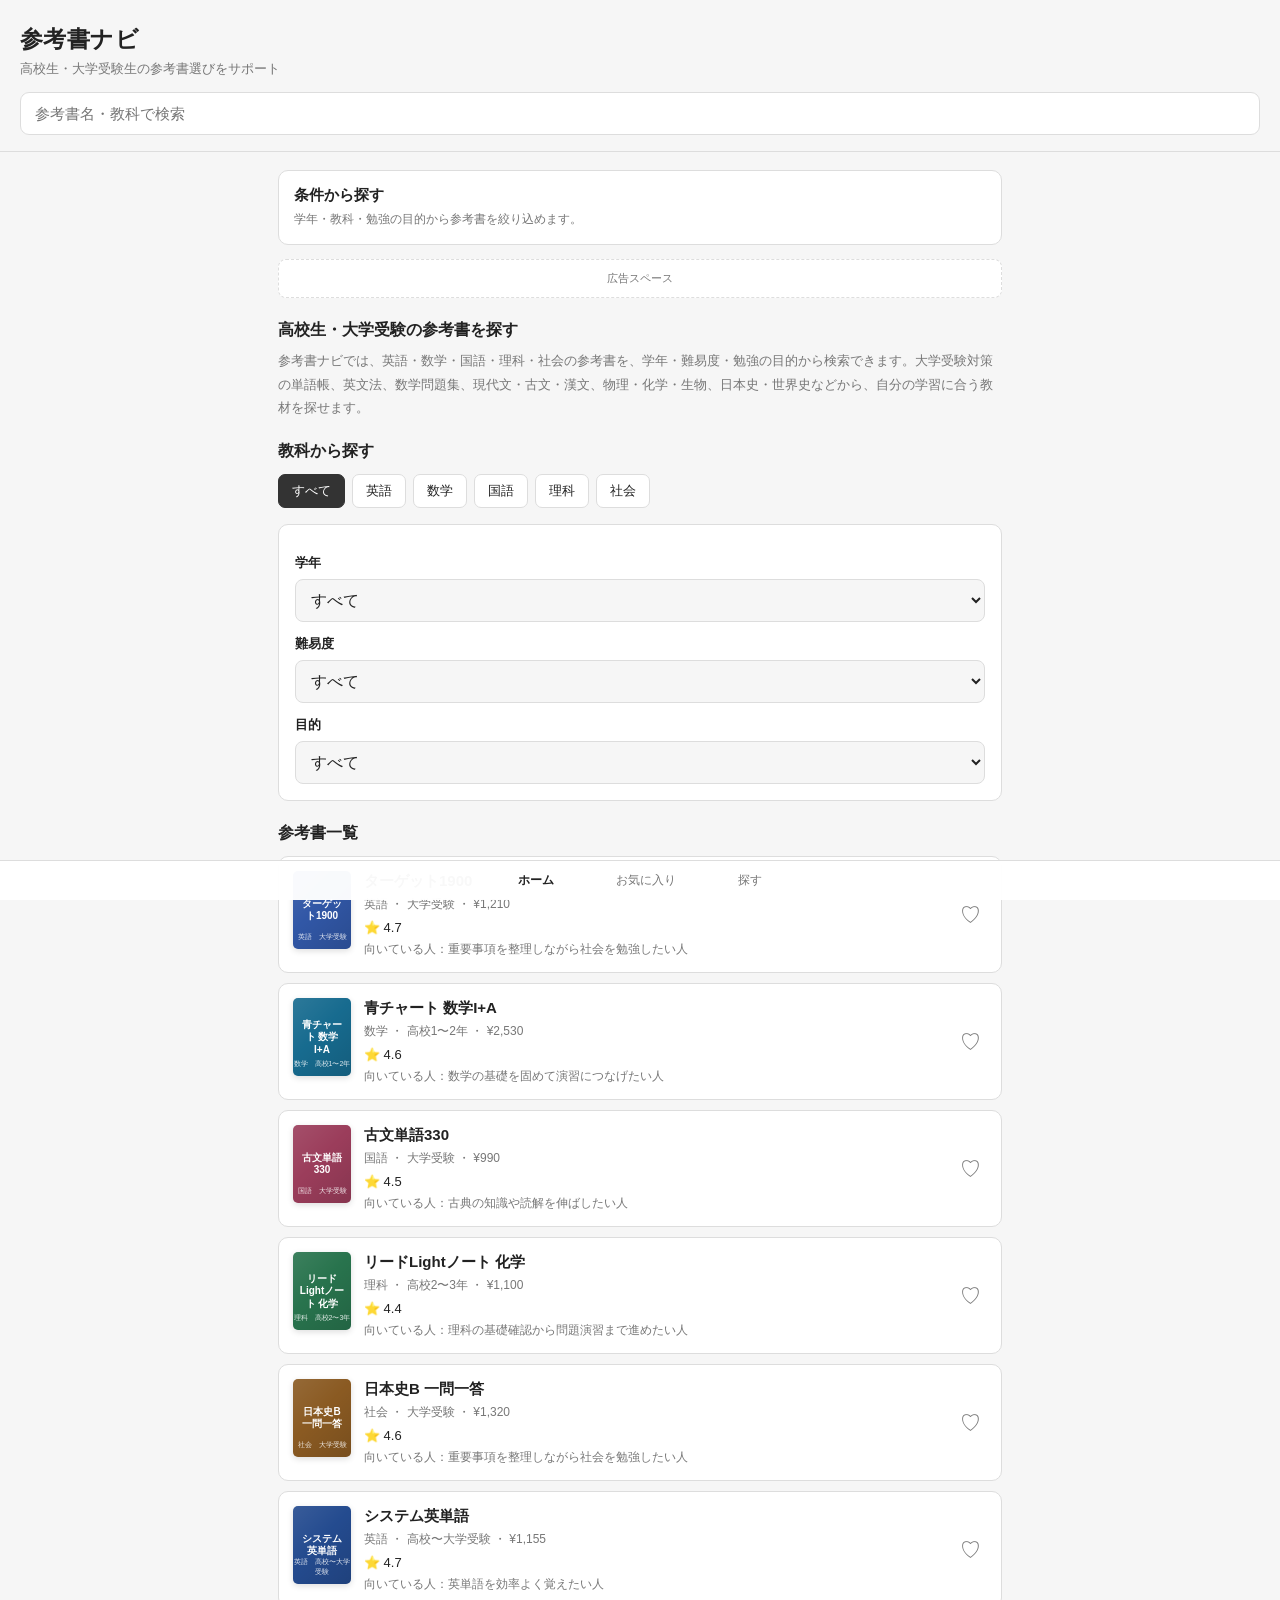
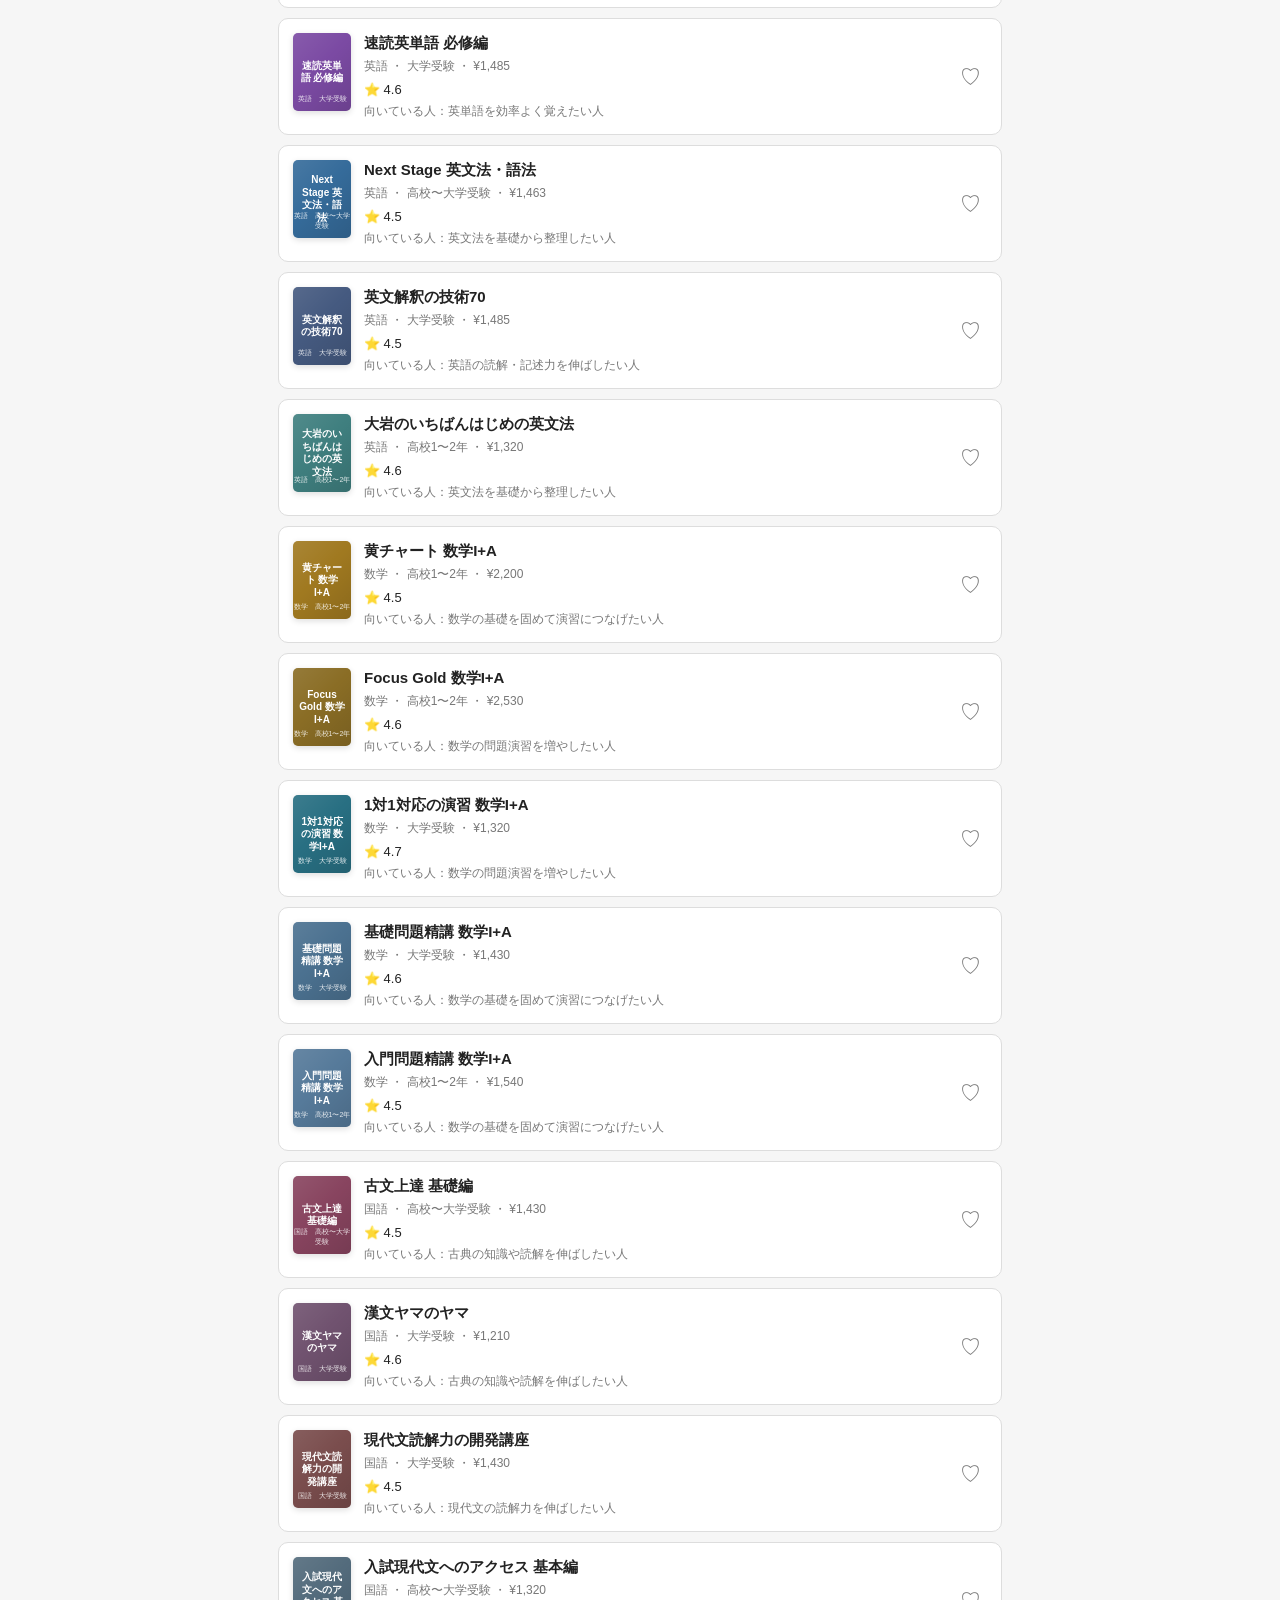
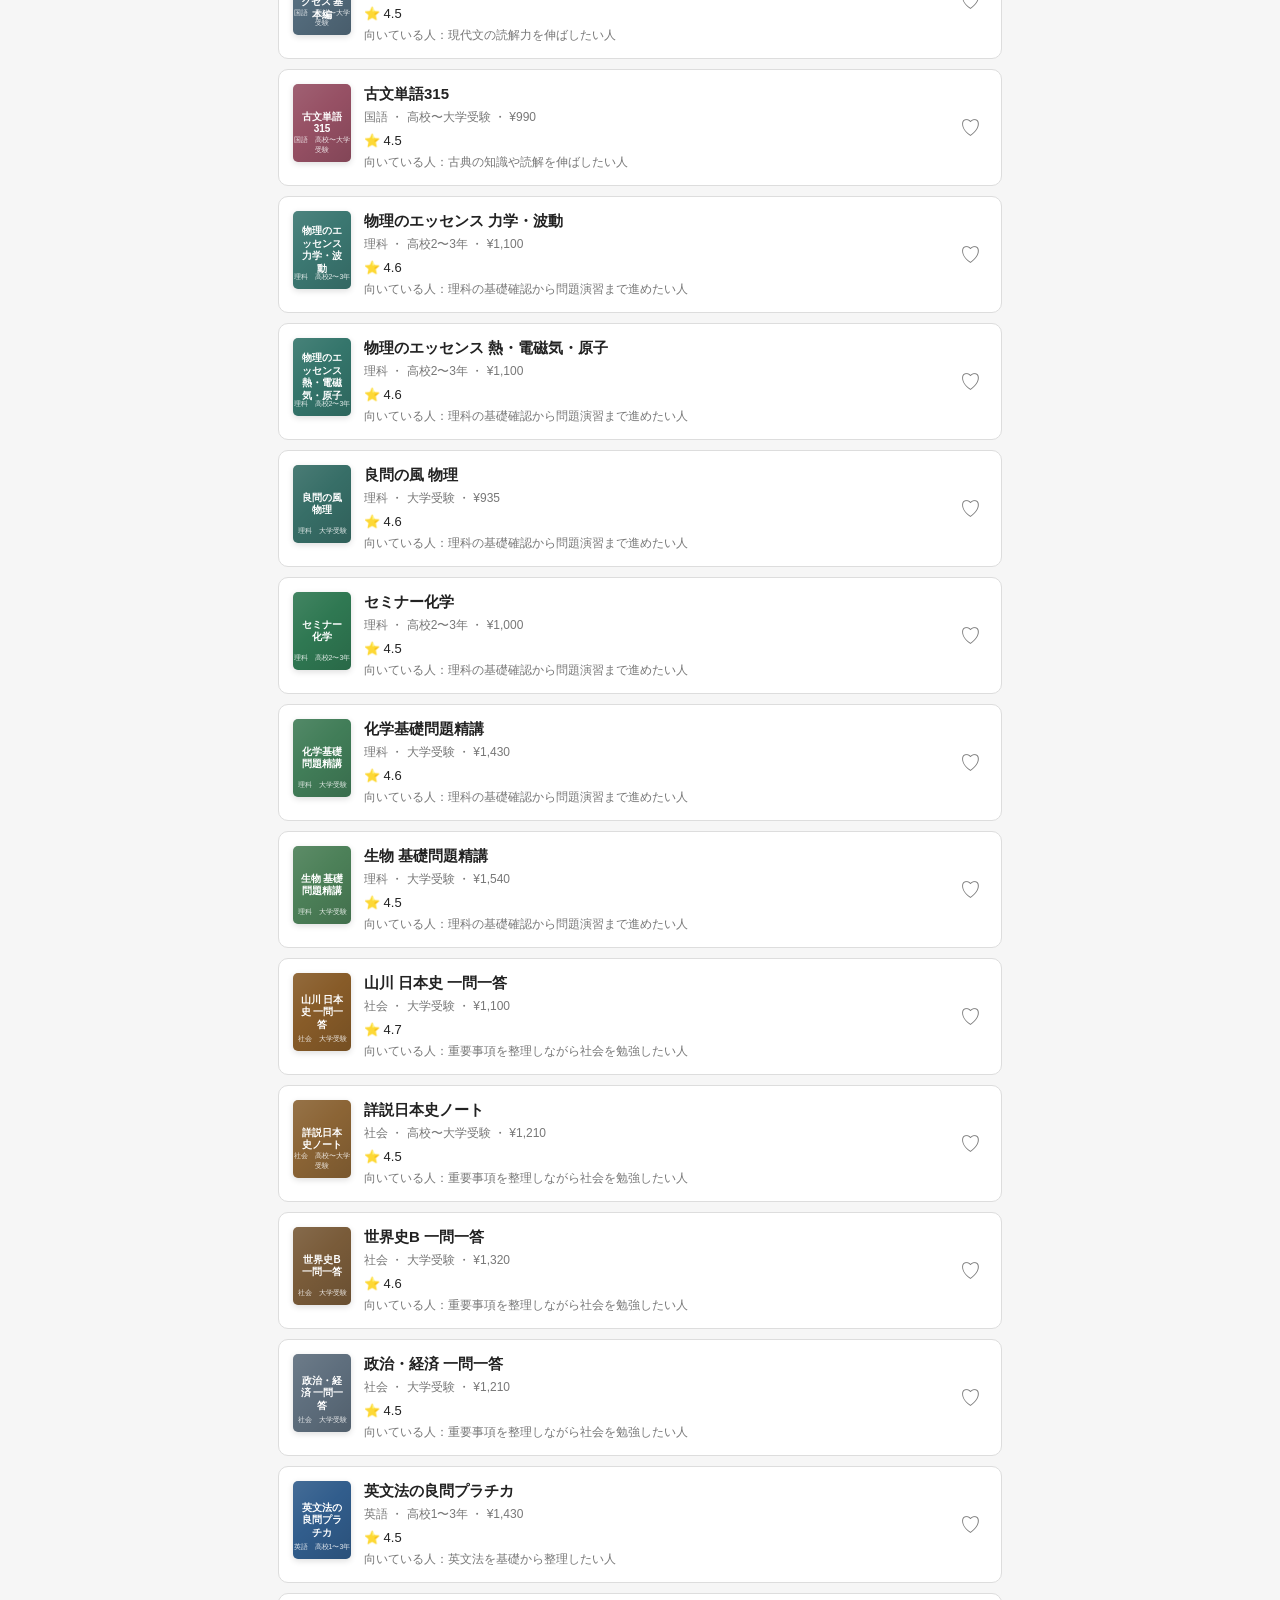
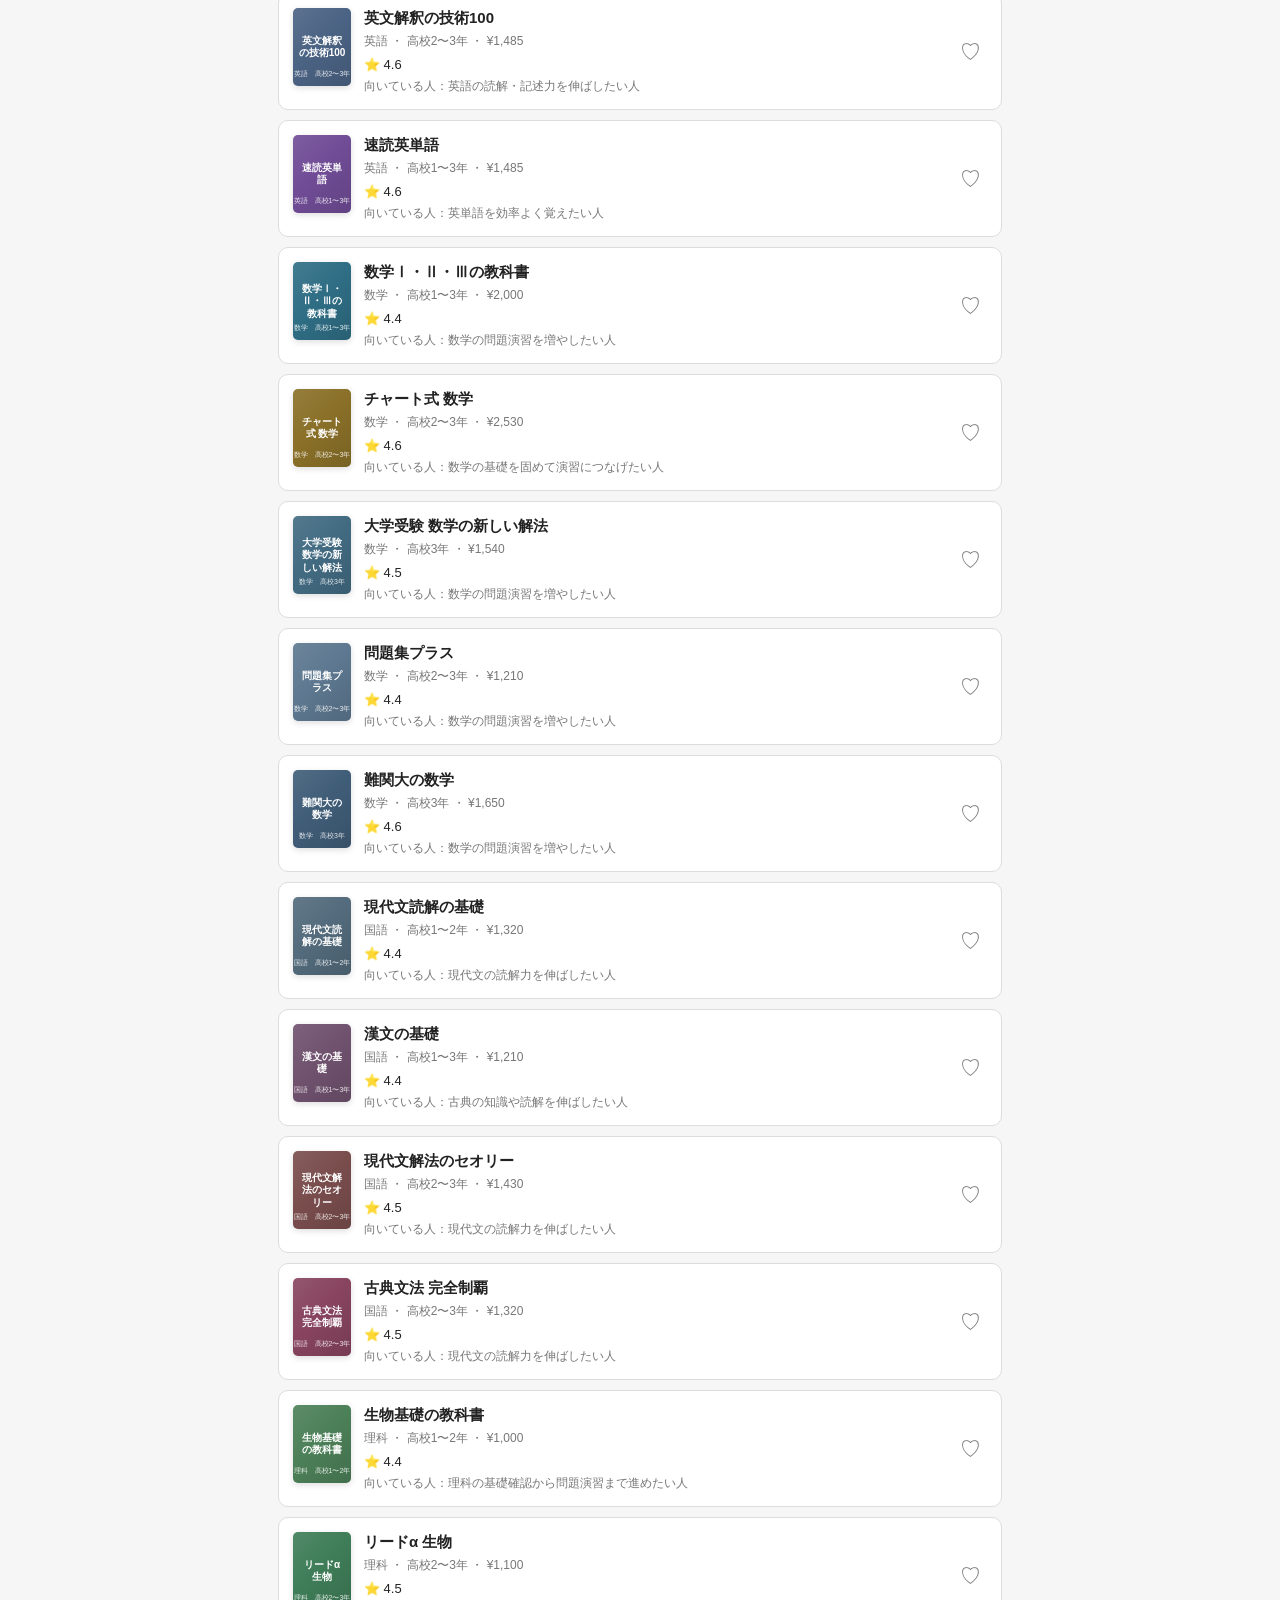
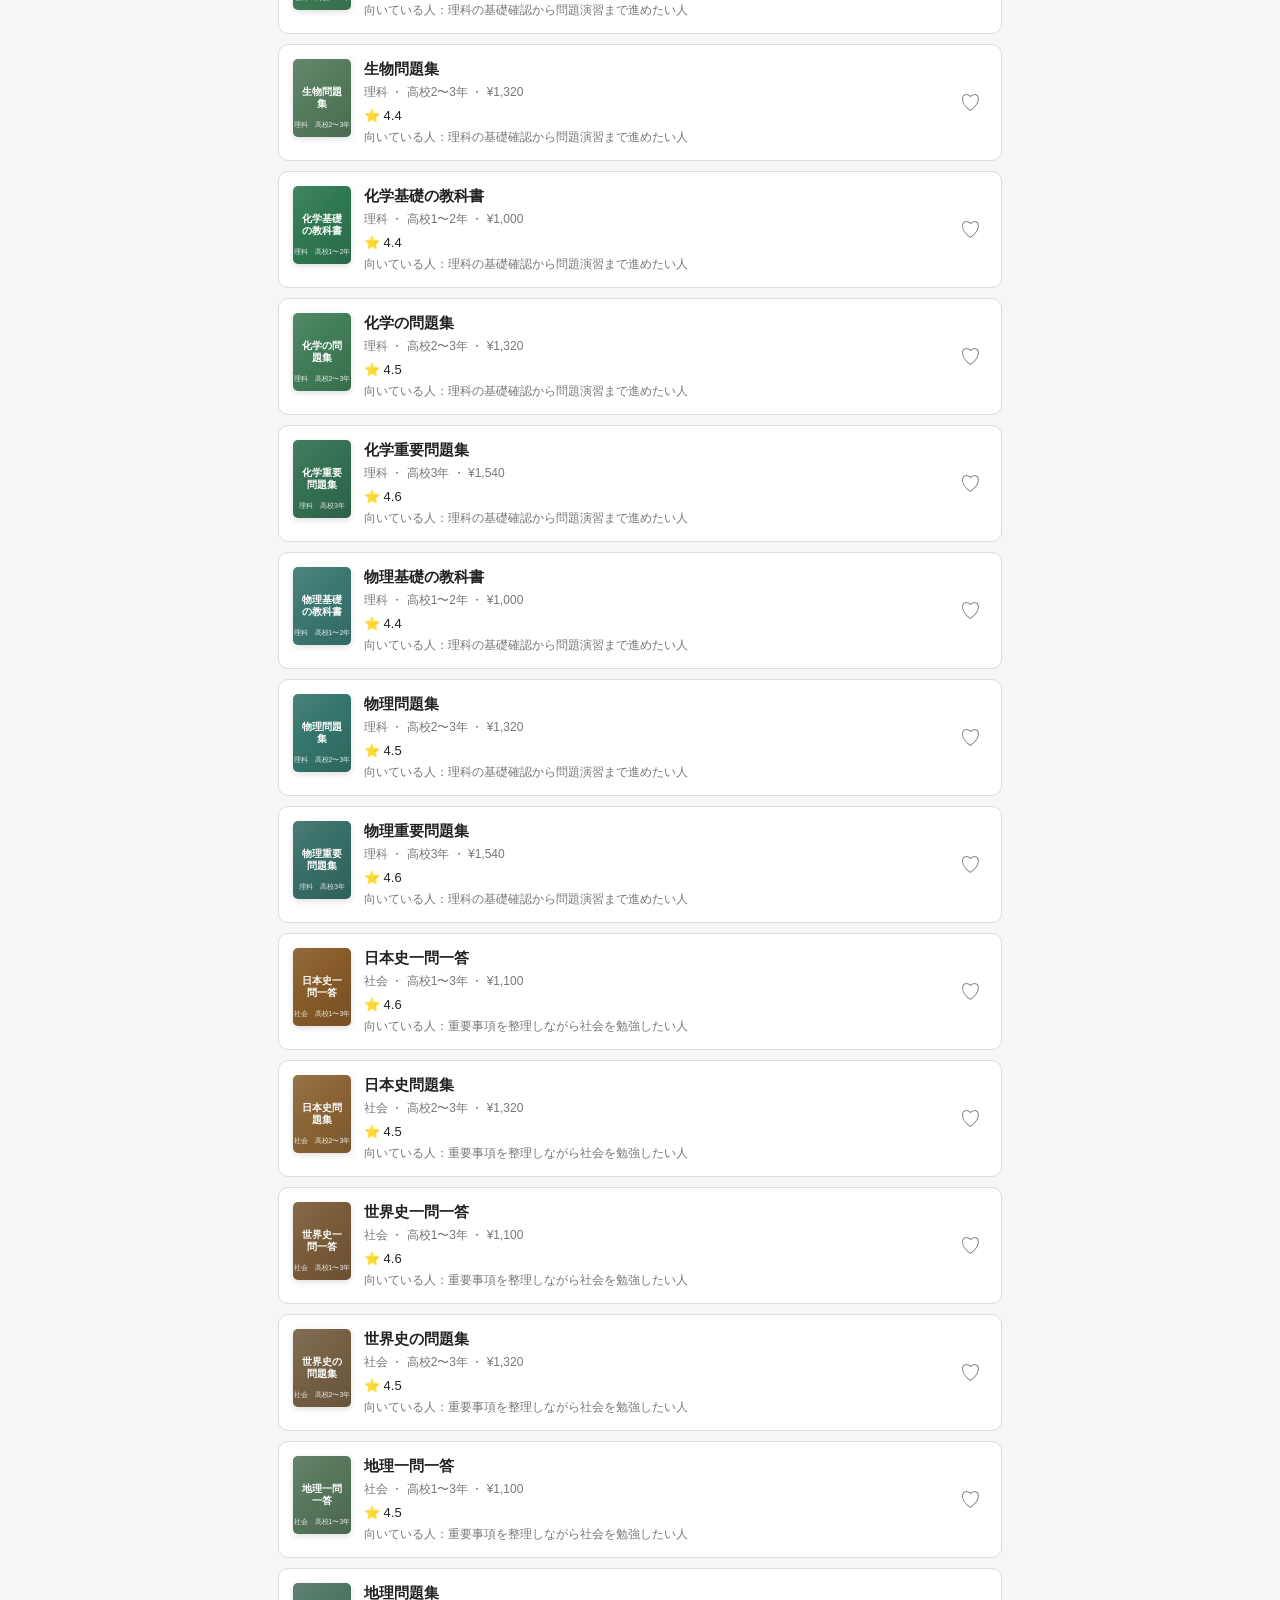
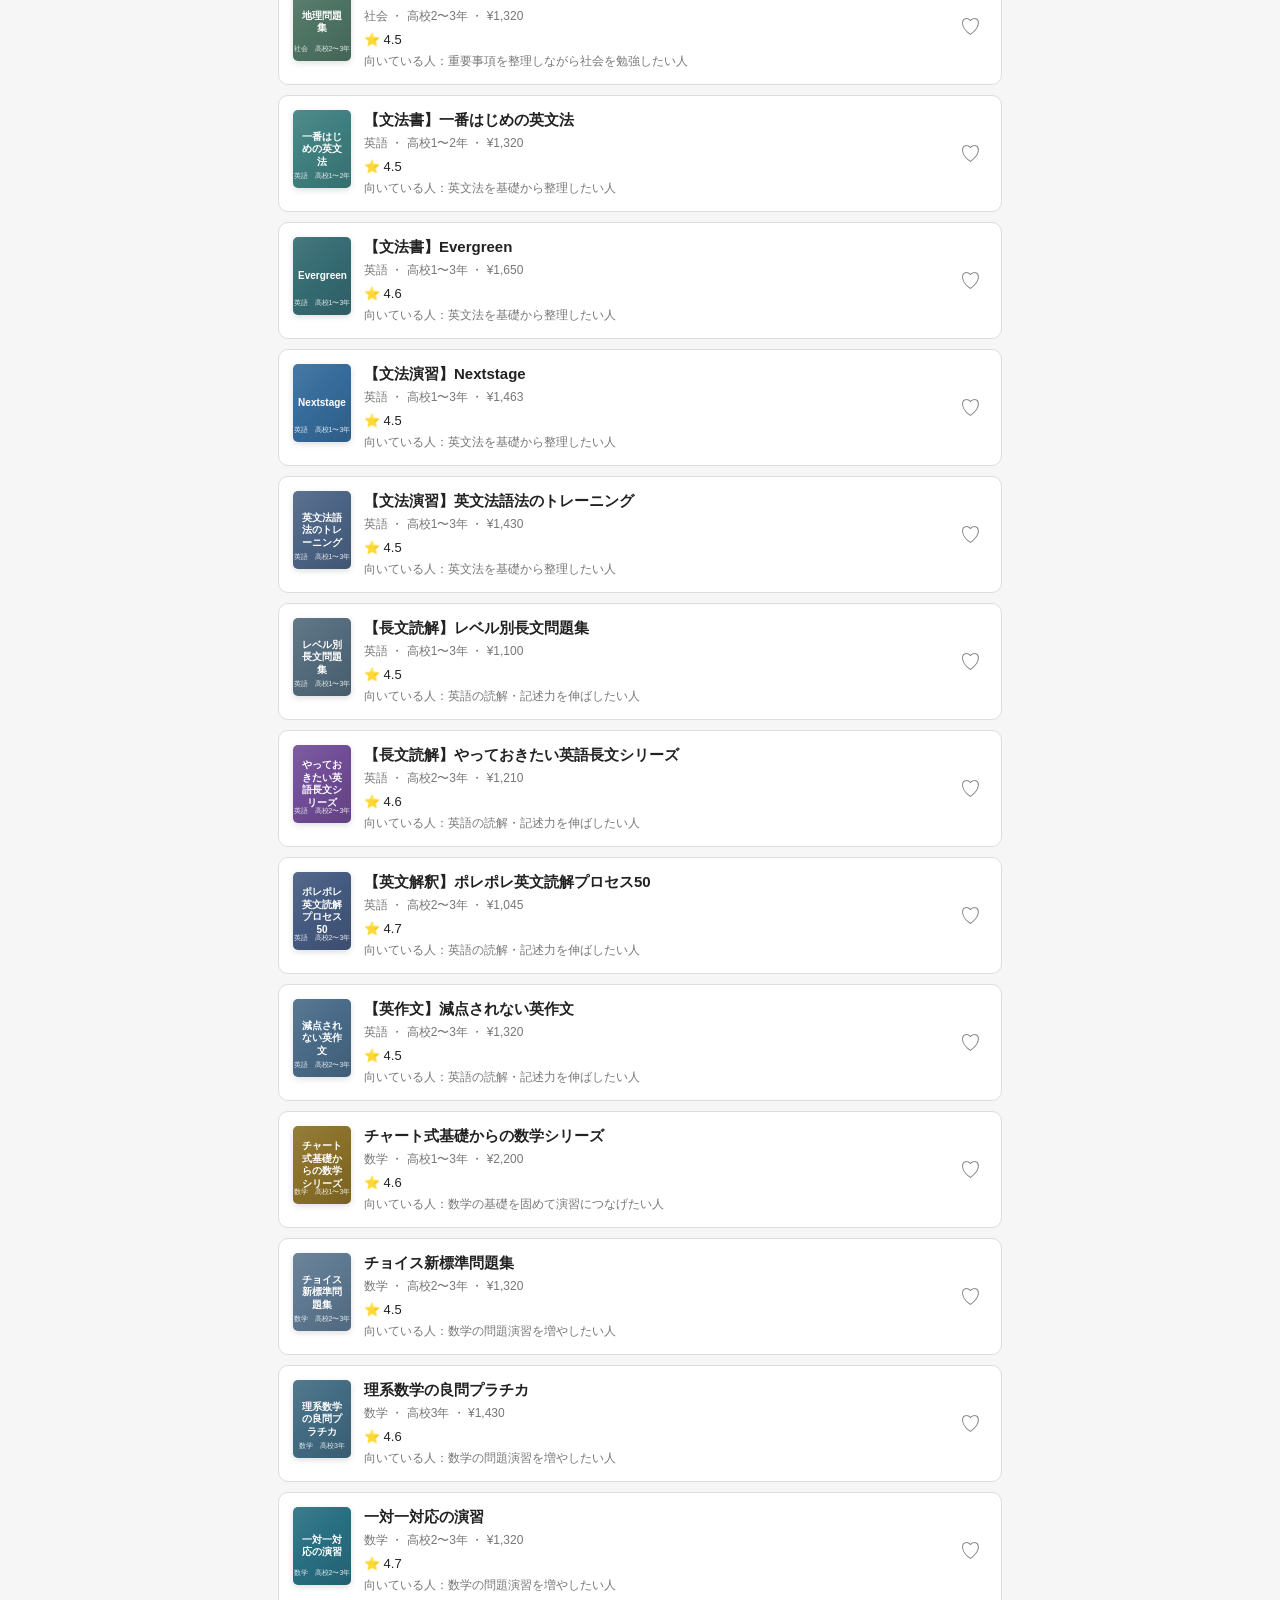
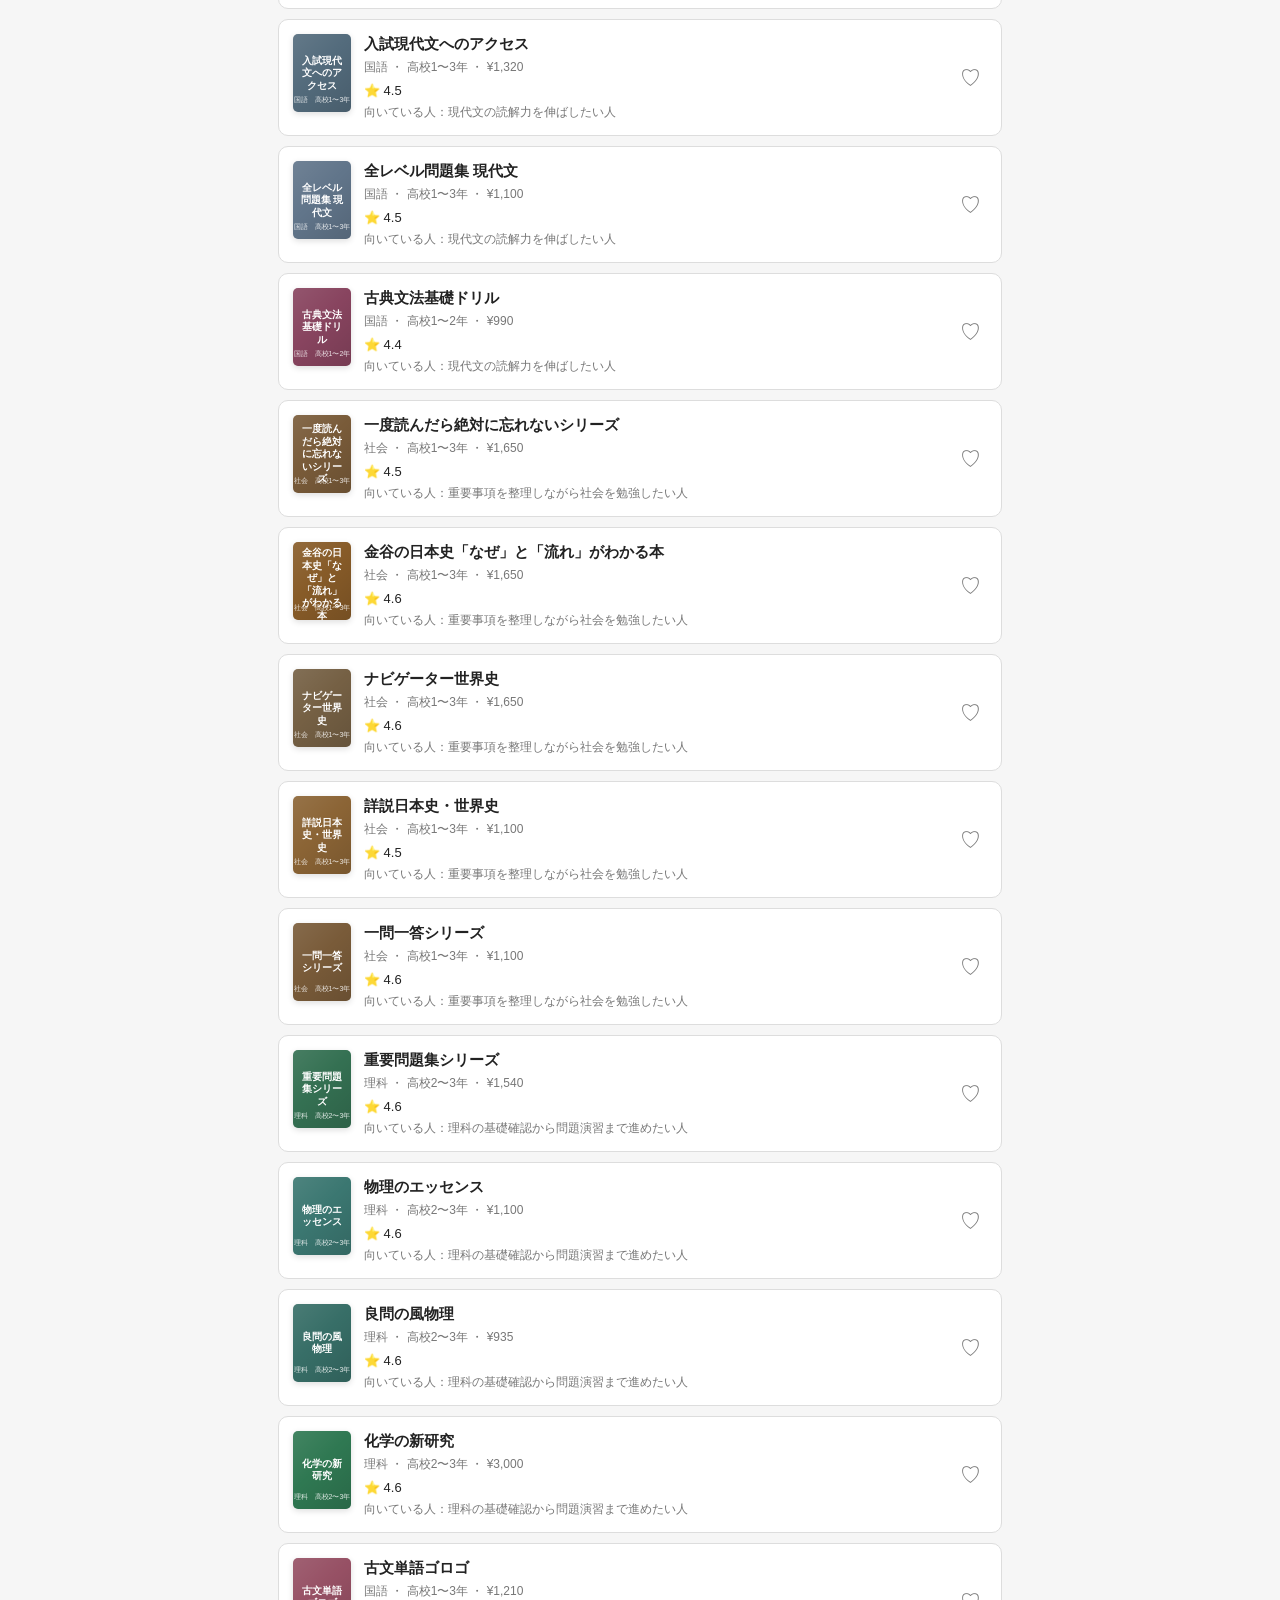
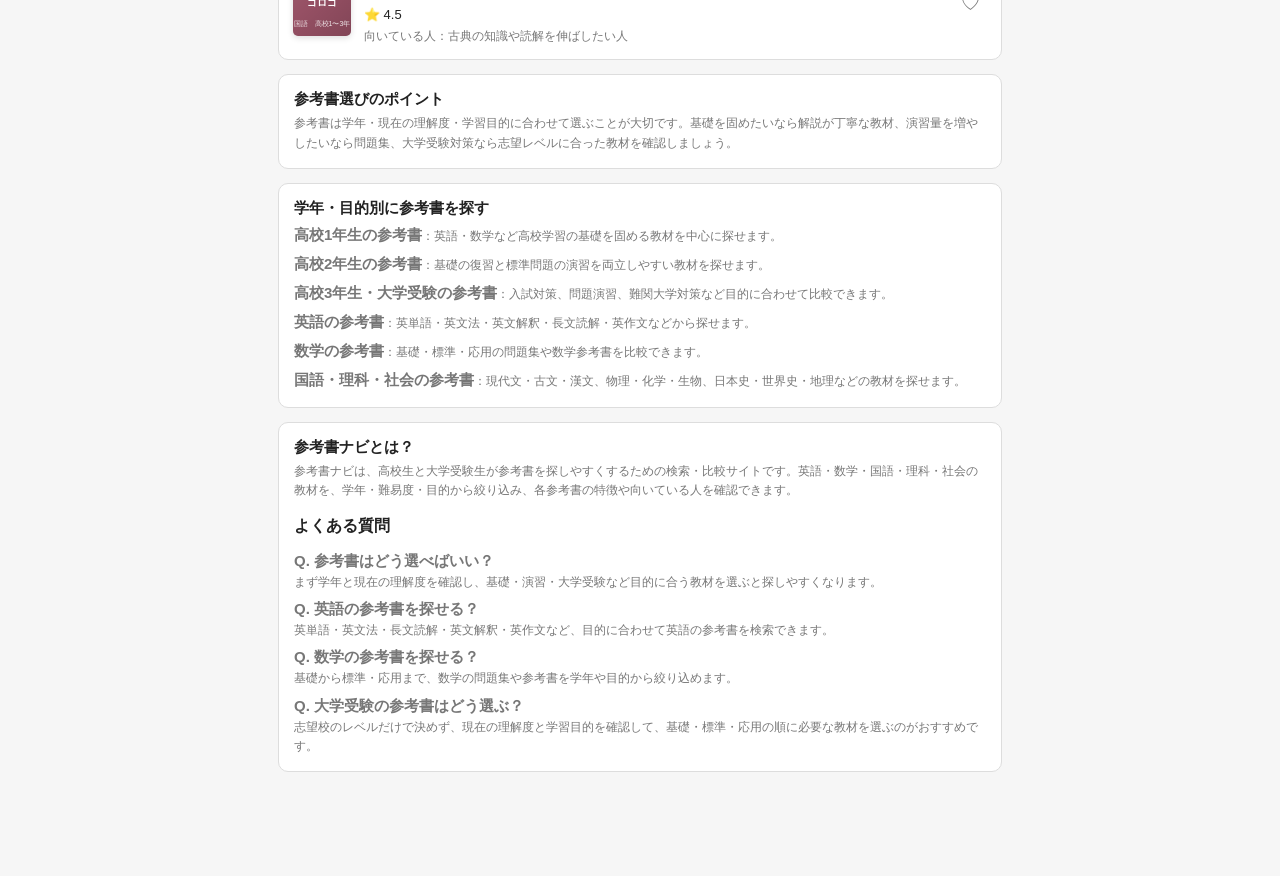
==== commit e8e115f0: "Improve Google SEO and search landing content" ====
--- a/index.html
+++ b/index.html
@@ -2,7 +2,22 @@
 <html lang="ja">
 <head>
 <meta charset="utf-8"><meta name="viewport" content="width=device-width,initial-scale=1">
-<title>参考書ナビ</title>
+<title>参考書ナビ｜高校生・大学受験の参考書を比較・検索</title>
+<meta name="description" content="高校生・大学受験生向けの参考書検索サイト。英語・数学・国語・理科・社会のおすすめ参考書を、学年・難易度・目的から比較して、自分に合う一冊を探せます。">
+<meta name="keywords" content="参考書,高校生,大学受験,おすすめ参考書,英語参考書,数学参考書,国語参考書,理科参考書,社会参考書,参考書比較">
+<meta name="theme-color" content="#f6f6f6">
+<meta name="robots" content="index,follow">
+<link rel="canonical" href="https://2n2gzrsfdt-ai.github.io/sankosho-navi/">
+<meta property="og:title" content="参考書ナビ｜高校生・大学受験の参考書を比較・検索">
+<meta property="og:description" content="高校生・大学受験生向けの参考書を教科・学年・難易度・目的から検索・比較できます。">
+<meta property="og:type" content="website">
+<meta property="og:url" content="https://2n2gzrsfdt-ai.github.io/sankosho-navi/">
+<meta property="og:site_name" content="参考書ナビ">
+<meta name="twitter:card" content="summary">
+<meta name="twitter:title" content="参考書ナビ｜高校生・大学受験の参考書を比較・検索">
+<meta name="twitter:description" content="高校生・大学受験生向けの参考書を教科・学年・難易度・目的から検索・比較。">
+<script type="application/ld+json">{"@context":"https://schema.org","@type":"WebSite","name":"参考書ナビ","url":"https://2n2gzrsfdt-ai.github.io/sankosho-navi/","description":"高校生・大学受験生向けの参考書を教科・学年・難易度・目的から検索・比較できるサイト。","inLanguage":"ja-JP","potentialAction":{"@type":"SearchAction","target":"https://2n2gzrsfdt-ai.github.io/sankosho-navi/?q={search_term_string}","query-input":"required name=search_term_string"}}</script>
+<script type="application/ld+json">{"@context":"https://schema.org","@type":"WebPage","name":"参考書ナビ｜高校生・大学受験の参考書を比較・検索","url":"https://2n2gzrsfdt-ai.github.io/sankosho-navi/","description":"高校生・大学受験生向けの参考書を教科・学年・難易度・目的から検索・比較できます。","isPartOf":{"@type":"WebSite","name":"参考書ナビ","url":"https://2n2gzrsfdt-ai.github.io/sankosho-navi/"},"inLanguage":"ja-JP"}</script>
 <style>
 :root{color-scheme:light dark;--bg:light-dark(#f6f6f6,#0d1117);--surface:light-dark(#fff,#161b22);--text:light-dark(#222,#f0f4f8);--muted:light-dark(#777,#9da7b3);--line:light-dark(#ddd,#2b313a);--accent:#333;--soft:light-dark(#f7f7f7,#242542)}
 *{box-sizing:border-box}body{margin:0;font-family:-apple-system,BlinkMacSystemFont,"Noto Sans JP",sans-serif;background:var(--bg);color:var(--text)}#app{min-height:100vh;background:var(--bg)}
@@ -13,14 +28,14 @@
 nav{position:fixed;bottom:0;left:0;right:0;border-top:1px solid var(--line);background:color-mix(in srgb,var(--surface) 97%,transparent);display:flex;justify-content:center;gap:50px;padding:10px;z-index:10}nav button{border:0;background:none;color:var(--muted);font-size:12px}nav button.active{color:var(--text);font-weight:700}.detail{display:none}.back{border:0;background:none;color:var(--text);padding:0;font-size:15px}.hero{display:flex;gap:18px;margin-top:20px}.bigcover{width:105px;height:140px;border-radius:6px;display:grid;place-items:center;color:white;font-weight:900;text-align:center;padding:10px}.detail h2{margin:4px 0}.tag{display:inline-block;background:var(--soft);color:var(--text);border-radius:5px;padding:5px 9px;font-size:12px;margin:4px 3px 4px 0}.btn{width:100%;border:0;background:var(--accent);color:#fff;padding:13px;border-radius:8px;font-weight:800;margin-top:16px}.empty{text-align:center;color:var(--muted);padding:40px 10px}
 </style></head>
 <body><div id="app">
-<section id="home"><header><h1>参考書ナビ</h1><p>高校生向けの参考書を探せるサイト</p><input id="search" class="search" type="search" placeholder="参考書名・教科で検索"></header><main><div class="feature" onclick="showDiagnosis()"><strong>条件から探す</strong><p>学年・教科・勉強の目的から参考書を絞り込めます。</p></div><div class="ad">広告スペース</div><div class="section-title">教科から探す</div><div class="chips" id="chips"></div><div class="formbox"><label>学年</label><select id="filterYear"><option value="すべて">すべて</option><option>高校1年</option><option>高校2年</option><option>高校3年</option><option>大学受験</option></select><label>難易度</label><select id="filterLevel"><option value="すべて">すべて</option><option value="基礎">基礎</option><option value="標準">標準</option><option value="応用">応用</option></select><label>目的</label><select id="filterGoal"><option value="すべて">すべて</option><option value="基礎">基礎を固めたい</option><option value="演習">問題をたくさん解きたい</option><option value="受験">大学受験に向けて勉強したい</option><option value="難関">難関大学を目指したい</option></select></div><div class="section-title">参考書一覧</div><div class="cards" id="cards"></div></main></section>
+<section id="home"><header><h1>参考書ナビ</h1><p>高校生・大学受験生の参考書選びをサポート</p><input id="search" class="search" type="search" placeholder="参考書名・教科で検索"></header><main><div class="feature" onclick="showDiagnosis()"><strong>条件から探す</strong><p>学年・教科・勉強の目的から参考書を絞り込めます。</p></div><div class="ad">広告スペース</div><div class="section-title">高校生・大学受験の参考書を探す</div><p style="color:var(--muted);font-size:13px;line-height:1.8;margin-top:-4px">参考書ナビでは、英語・数学・国語・理科・社会の参考書を、学年・難易度・勉強の目的から検索できます。大学受験対策の単語帳、英文法、数学問題集、現代文・古文・漢文、物理・化学・生物、日本史・世界史などから、自分の学習に合う教材を探せます。</p><div class="section-title">教科から探す</div><div class="chips" id="chips"></div><div class="formbox"><label>学年</label><select id="filterYear"><option value="すべて">すべて</option><option>高校1年</option><option>高校2年</option><option>高校3年</option><option>大学受験</option></select><label>難易度</label><select id="filterLevel"><option value="すべて">すべて</option><option value="基礎">基礎</option><option value="標準">標準</option><option value="応用">応用</option></select><label>目的</label><select id="filterGoal"><option value="すべて">すべて</option><option value="基礎">基礎を固めたい</option><option value="演習">問題をたくさん解きたい</option><option value="受験">大学受験に向けて勉強したい</option><option value="難関">難関大学を目指したい</option></select></div><div class="section-title">参考書一覧</div><div class="cards" id="cards"></div><section class="feature" style="cursor:default"><strong>参考書選びのポイント</strong><p>参考書は学年・現在の理解度・学習目的に合わせて選ぶことが大切です。基礎を固めたいなら解説が丁寧な教材、演習量を増やしたいなら問題集、大学受験対策なら志望レベルに合った教材を確認しましょう。</p></section><section class="feature" style="cursor:default"><strong>学年・目的別に参考書を探す</strong><p><strong>高校1年生の参考書</strong>：英語・数学など高校学習の基礎を固める教材を中心に探せます。</p><p><strong>高校2年生の参考書</strong>：基礎の復習と標準問題の演習を両立しやすい教材を探せます。</p><p><strong>高校3年生・大学受験の参考書</strong>：入試対策、問題演習、難関大学対策など目的に合わせて比較できます。</p><p><strong>英語の参考書</strong>：英単語・英文法・英文解釈・長文読解・英作文などから探せます。</p><p><strong>数学の参考書</strong>：基礎・標準・応用の問題集や数学参考書を比較できます。</p><p><strong>国語・理科・社会の参考書</strong>：現代文・古文・漢文、物理・化学・生物、日本史・世界史・地理などの教材を探せます。</p></section><section class="feature" style="cursor:default"><strong>参考書ナビとは？</strong><p>参考書ナビは、高校生と大学受験生が参考書を探しやすくするための検索・比較サイトです。英語・数学・国語・理科・社会の教材を、学年・難易度・目的から絞り込み、各参考書の特徴や向いている人を確認できます。</p><div class="section-title" style="margin-top:16px">よくある質問</div><p><strong>Q. 参考書はどう選べばいい？</strong><br>まず学年と現在の理解度を確認し、基礎・演習・大学受験など目的に合う教材を選ぶと探しやすくなります。</p><p><strong>Q. 英語の参考書を探せる？</strong><br>英単語・英文法・長文読解・英文解釈・英作文など、目的に合わせて英語の参考書を検索できます。</p><p><strong>Q. 数学の参考書を探せる？</strong><br>基礎から標準・応用まで、数学の問題集や参考書を学年や目的から絞り込めます。</p><p><strong>Q. 大学受験の参考書はどう選ぶ？</strong><br>志望校のレベルだけで決めず、現在の理解度と学習目的を確認して、基礎・標準・応用の順に必要な教材を選ぶのがおすすめです。</p></section></main></section>
 <section id="favorites" class="detail"><header><h1>お気に入り</h1><p>気になった参考書をまとめて管理</p></header><main><div id="favcards" class="cards"></div></main></section>
 <section id="diagnosis" class="detail"><header><h1>条件から探す</h1><p>条件を選んで参考書を絞り込みます</p></header><main><button class="back" onclick="showHome()">← ホーム</button><div class="formbox"><label>学年</label><select id="diagYear"><option>高校1年</option><option>高校2年</option><option>高校3年</option><option>大学受験</option></select><label>教科</label><select id="diagSubject"><option>英語</option><option>数学</option><option>国語</option><option>理科</option><option>社会</option></select><label>目的</label><select id="diagGoal"><option value="基礎">基礎を固めたい</option><option value="演習">問題をたくさん解きたい</option><option value="受験">大学受験に向けて勉強したい</option><option value="難関">難関大学を目指したい</option></select><button class="btn" onclick="diagnose()">検索する</button></div><div id="diagResult"></div></main></section>
 <section id="detail" class="detail"><main><button class="back" onclick="showHome()">← 戻る</button><div id="detailContent"></div></main></section>
 <nav><button class="active" id="homeNav" onclick="showHome()">ホーム</button><button id="favNav" onclick="showFav()">お気に入り</button><button id="diagNav" onclick="showDiagnosis()">探す</button></nav>
 </div>
 <script>
-const AFFILIATE={amazonTag:'YOUR_AMAZON_TAG',rakutenId:'YOUR_RAKUTEN_ID'};
+const AFFILIATE={amazonTag:'SankoshoNavi',rakutenId:'YOUR_RAKUTEN_ID'};
 let reviews=JSON.parse(localStorage.getItem('reviews')||'{}'),reviewStars=5;
 const books=[
 {id:1,title:'ターゲット1900',subject:'英語',level:'大学受験',rating:4.7,price:'¥1,210',amazon:'¥1,210',rakuten:'¥1,210',desc:'大学入試でよく出る英単語を効率よく覚えるための定番単語帳。',color:'#3157a6'},
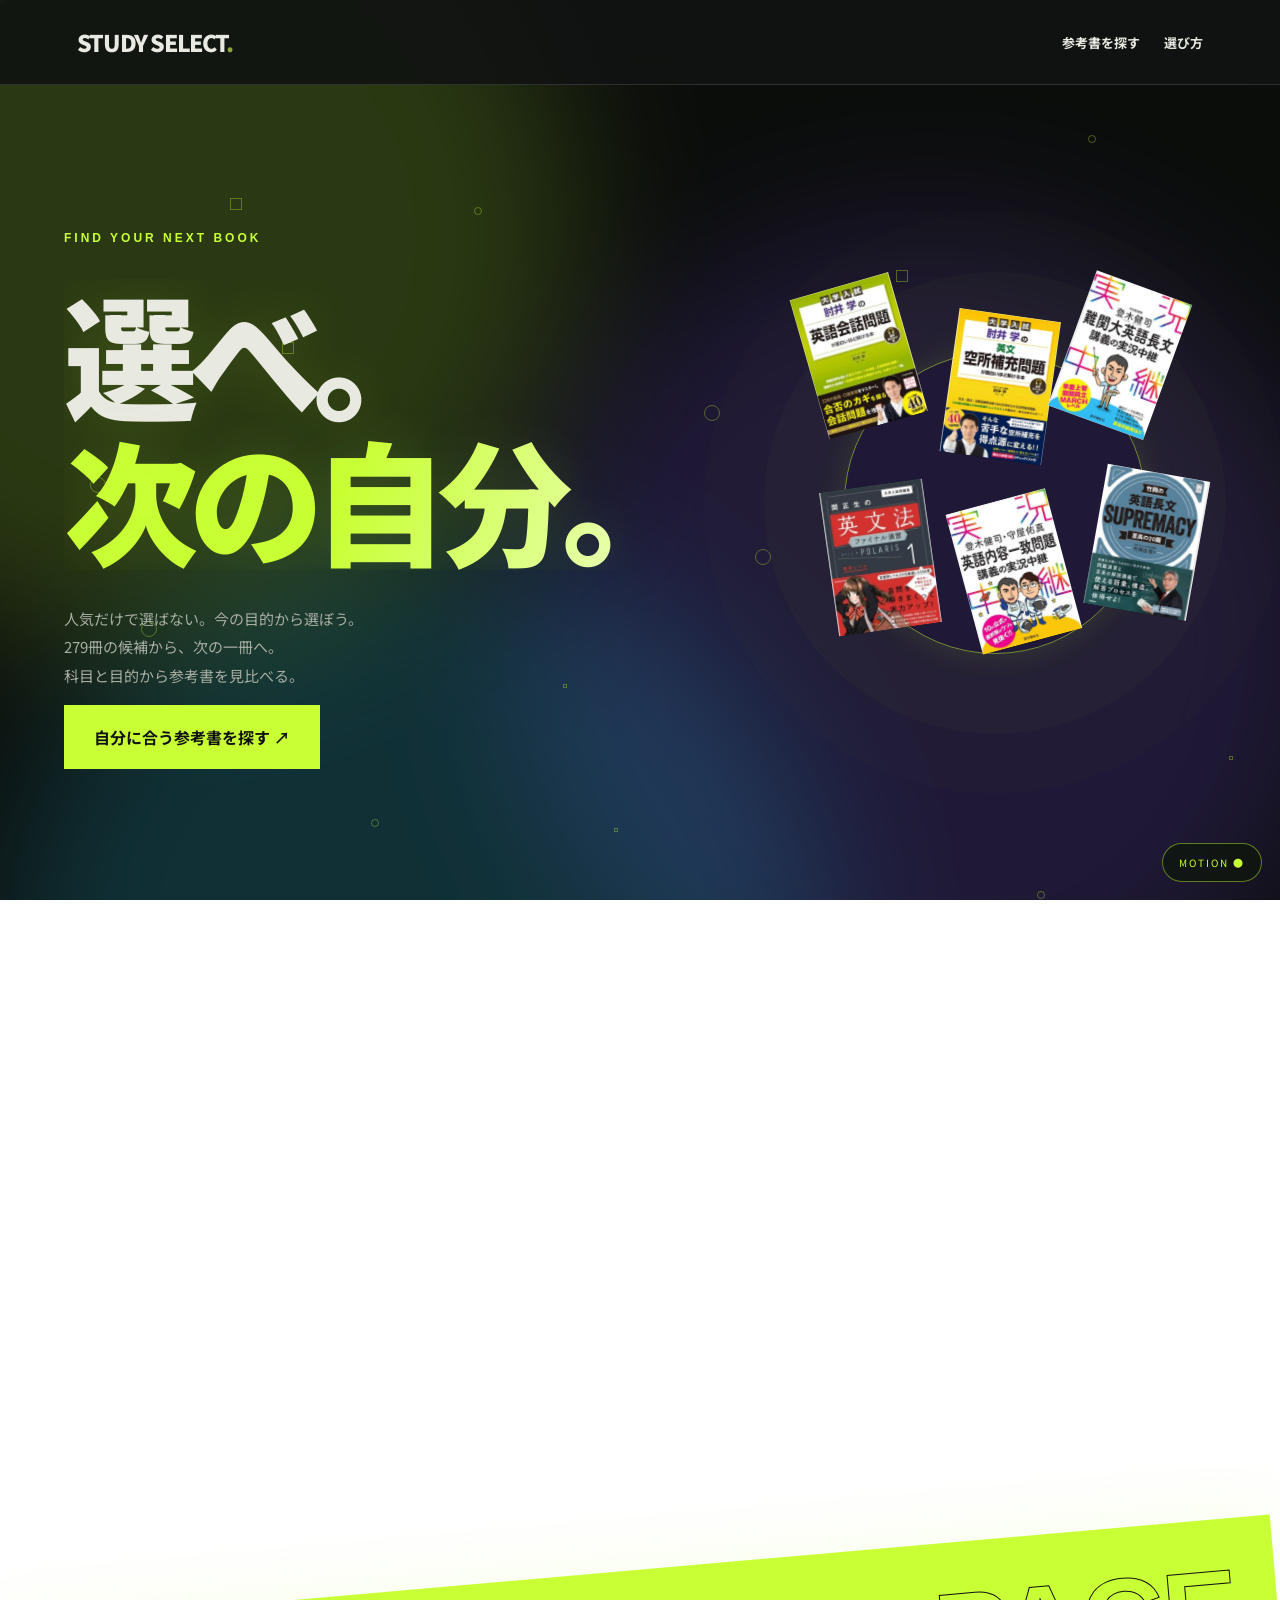
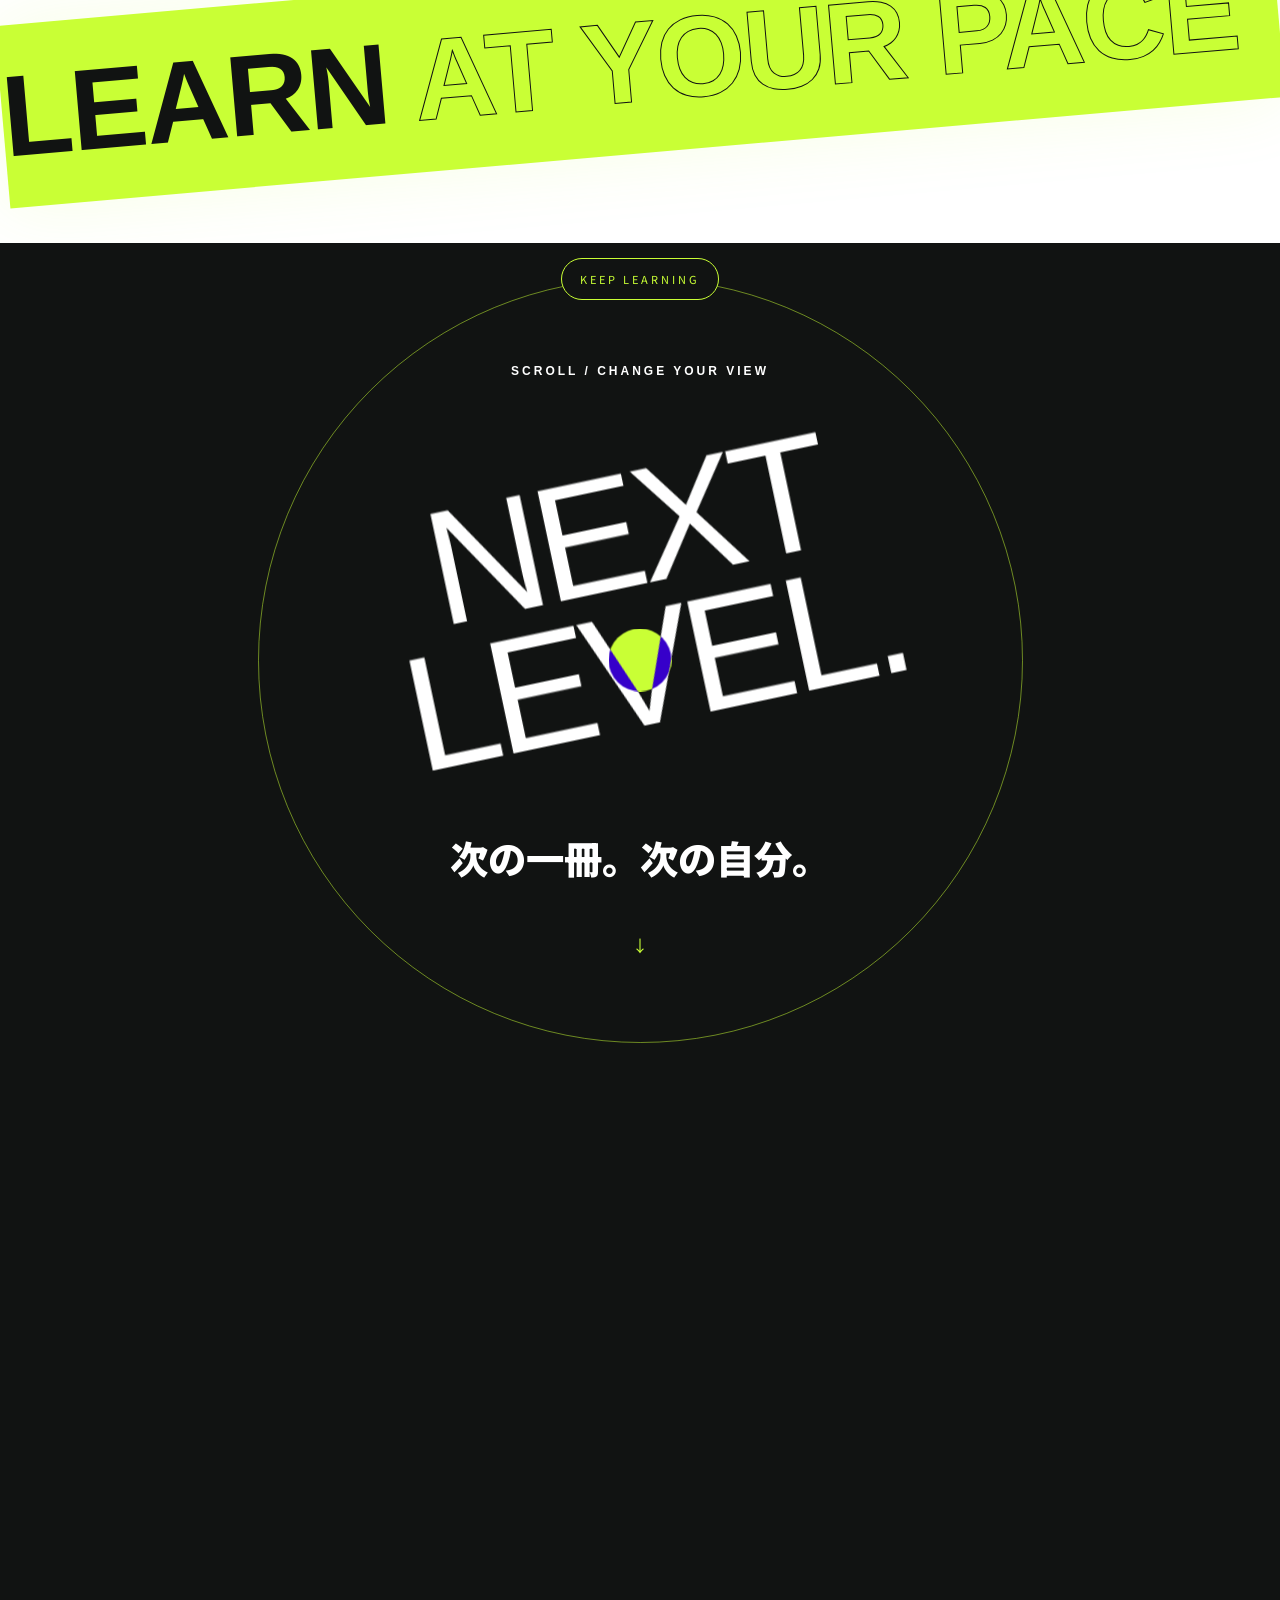
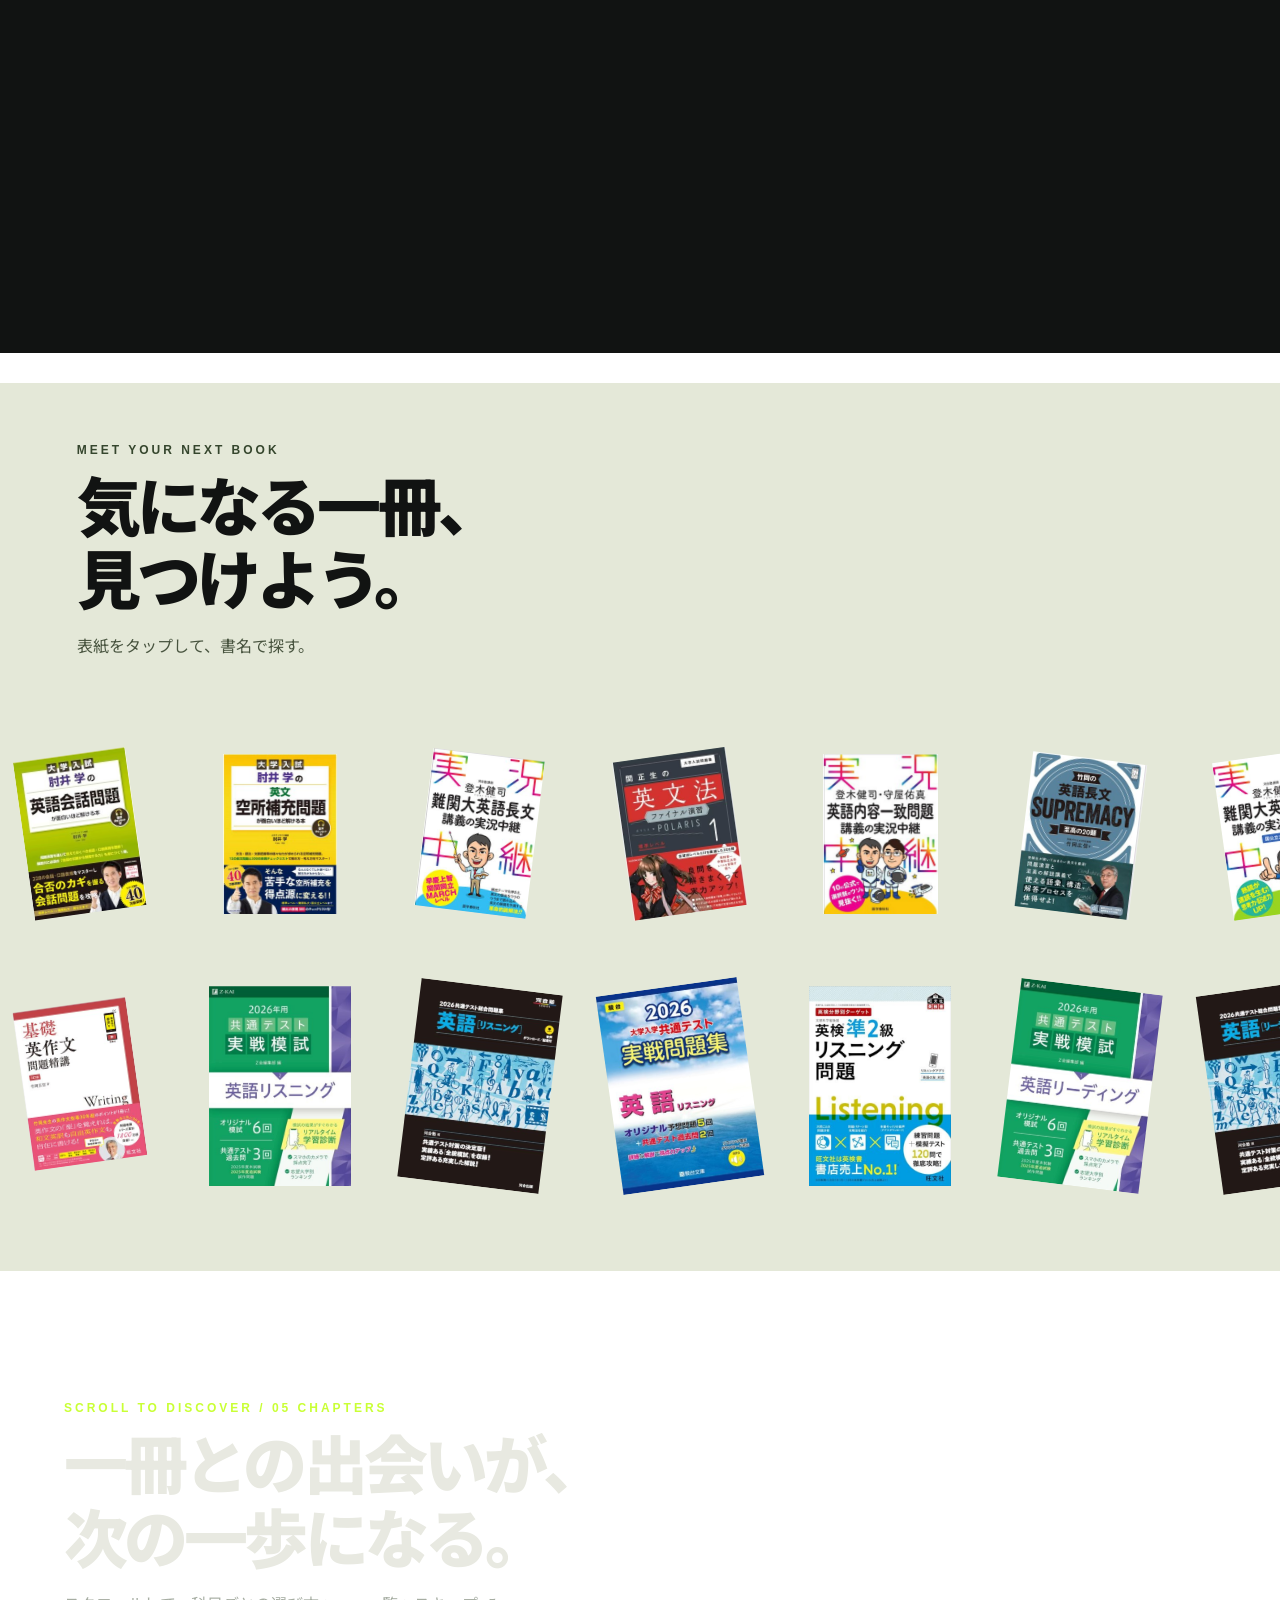
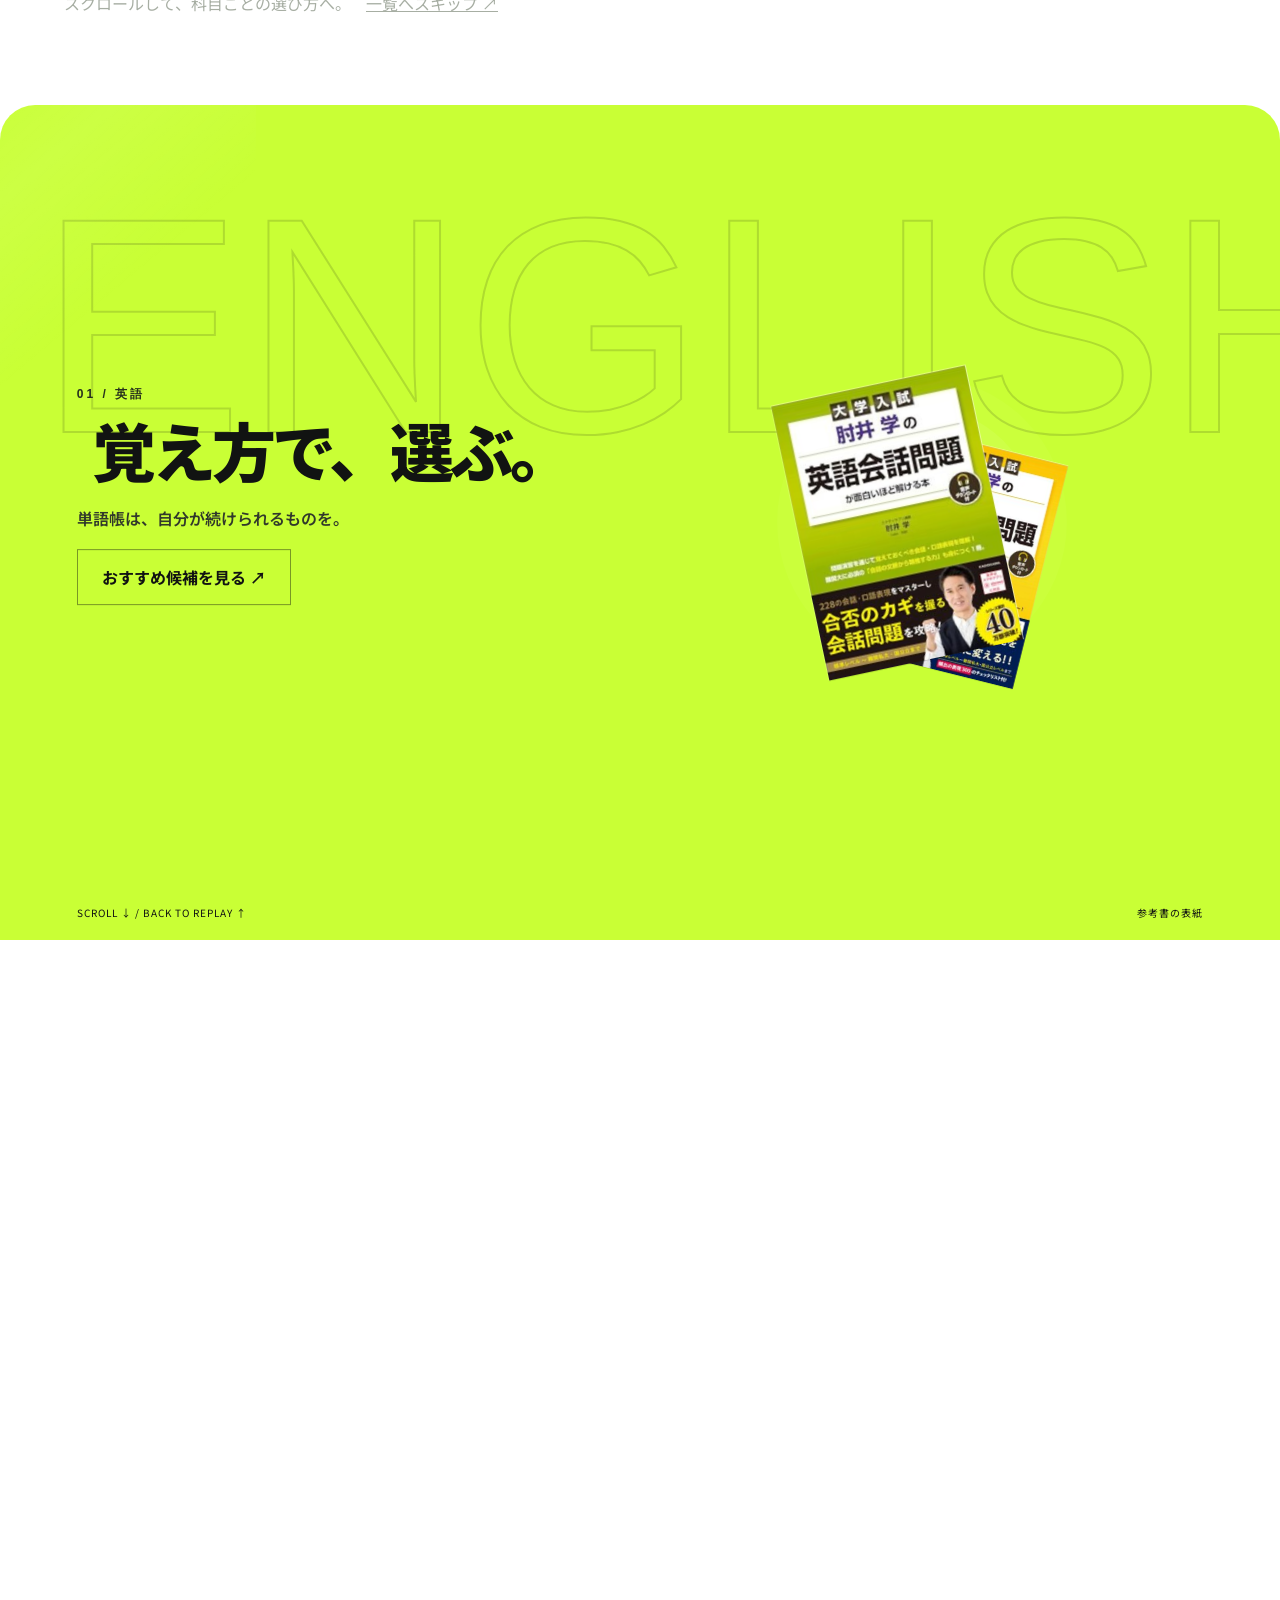
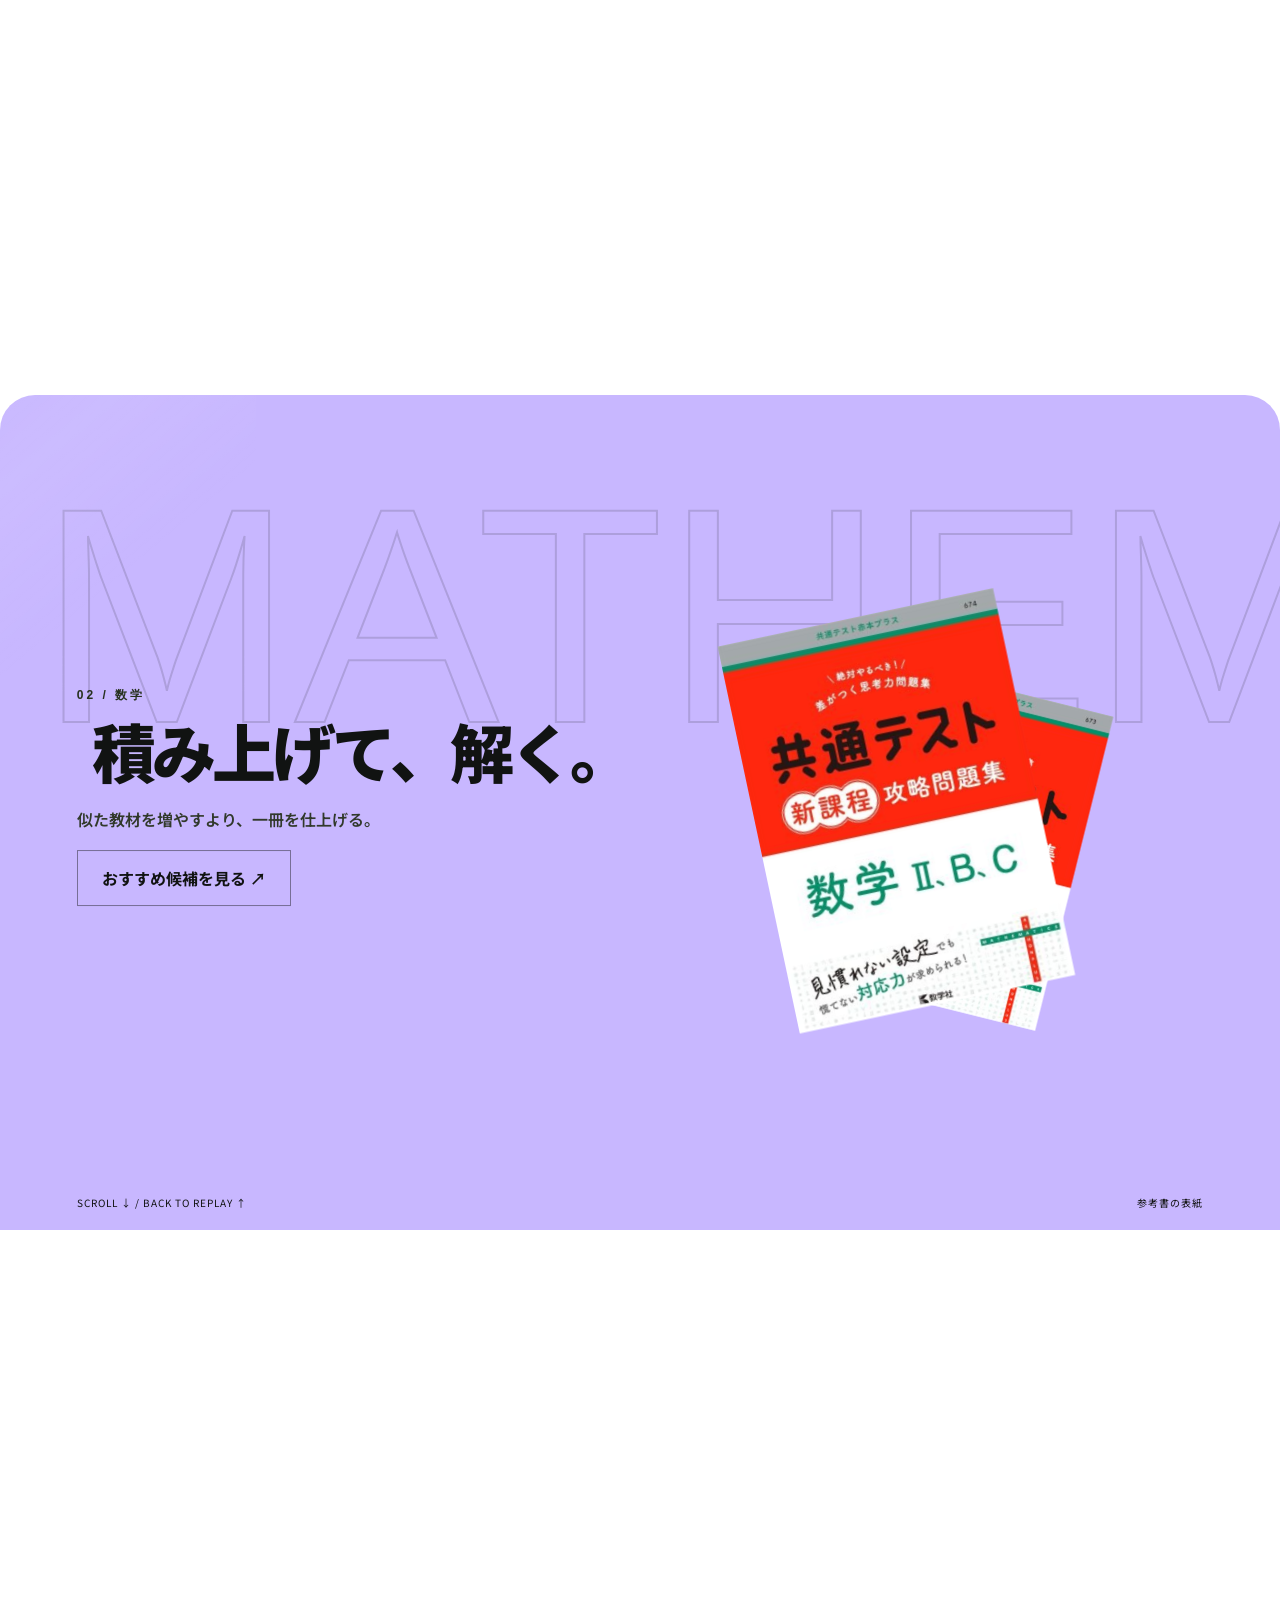
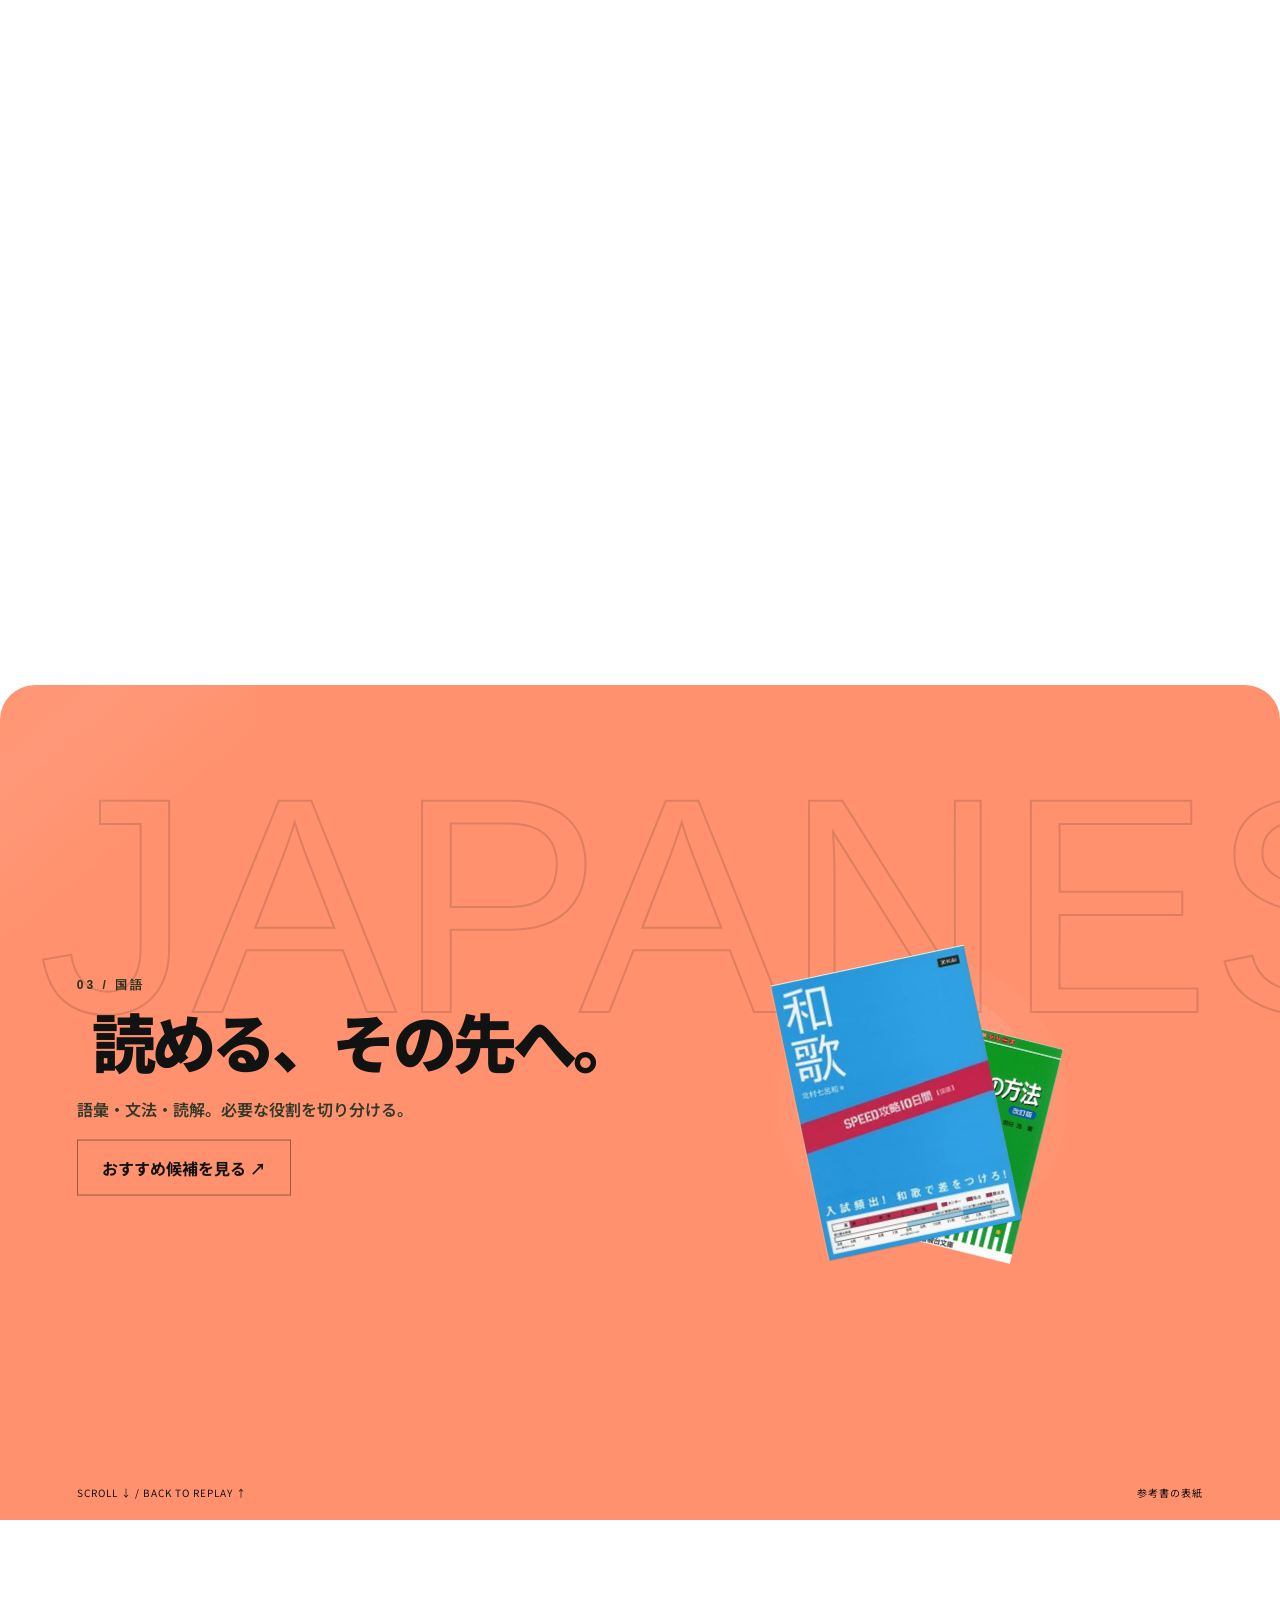
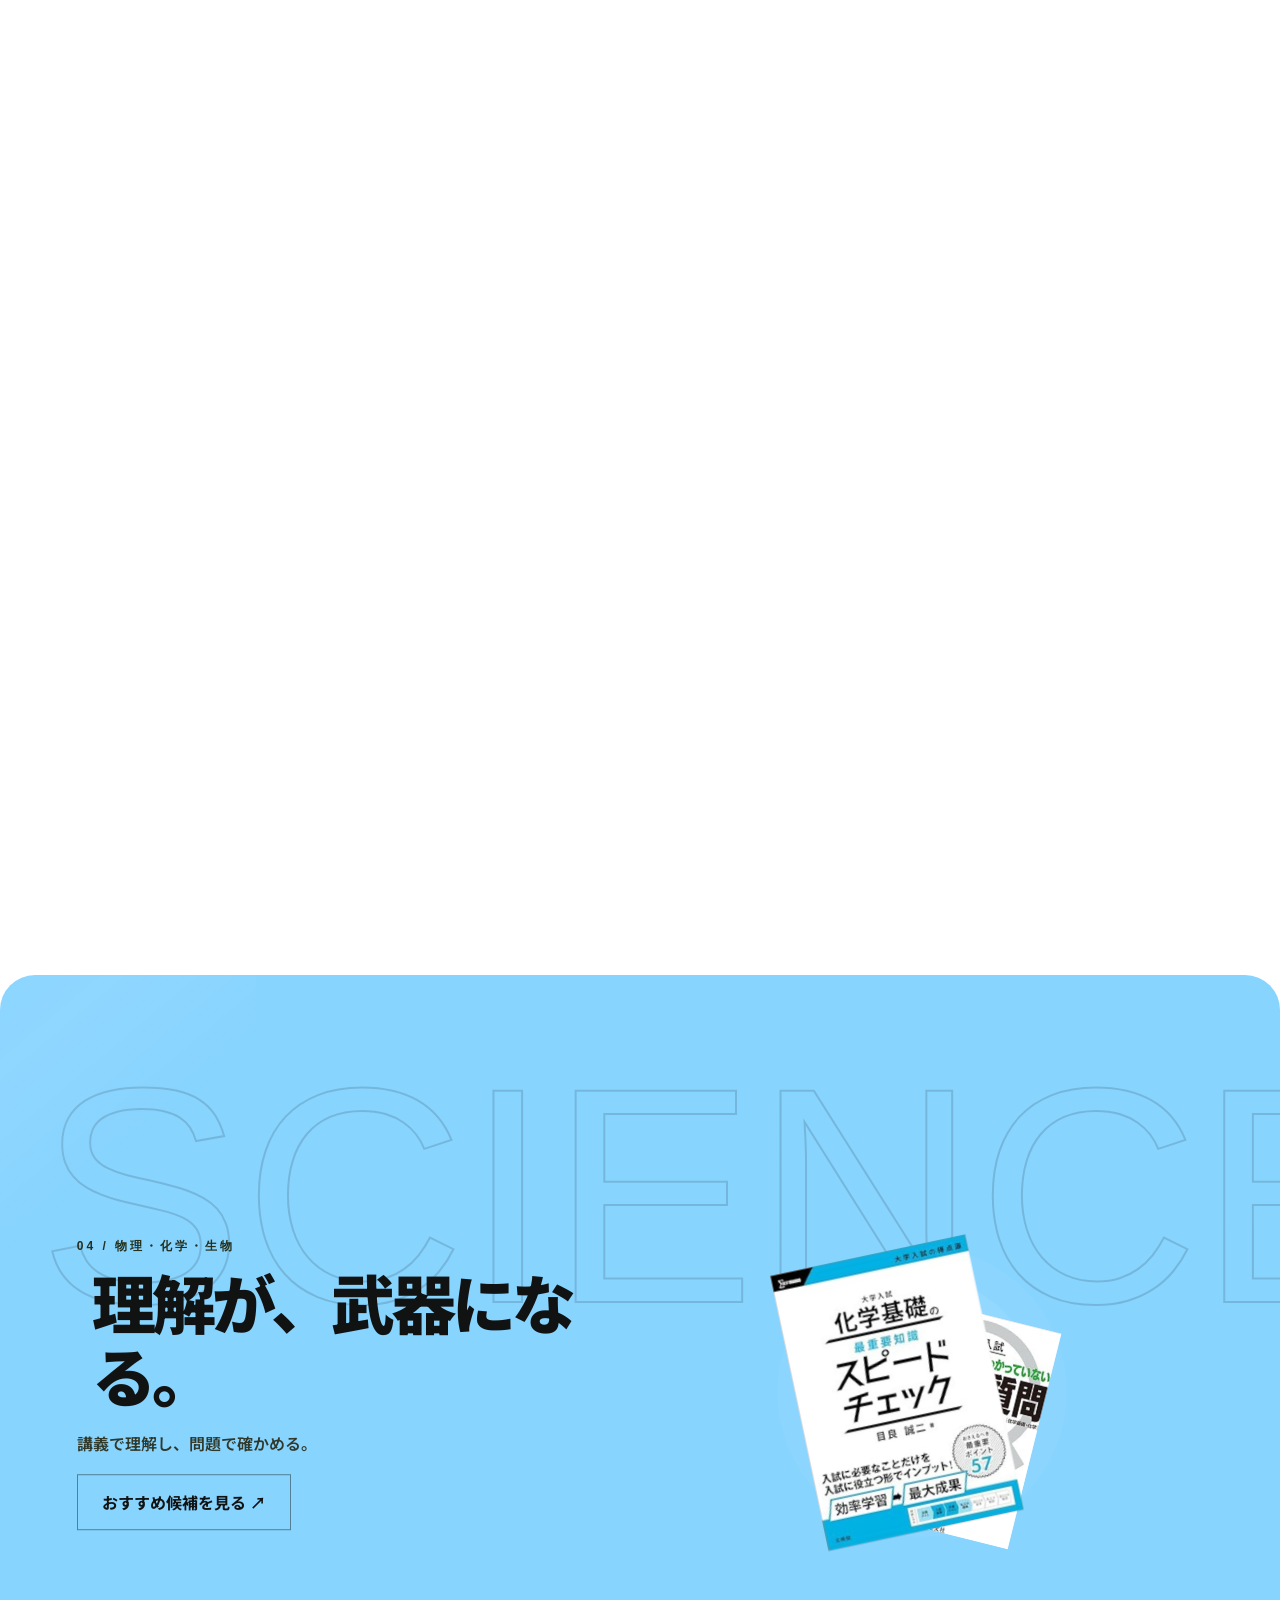
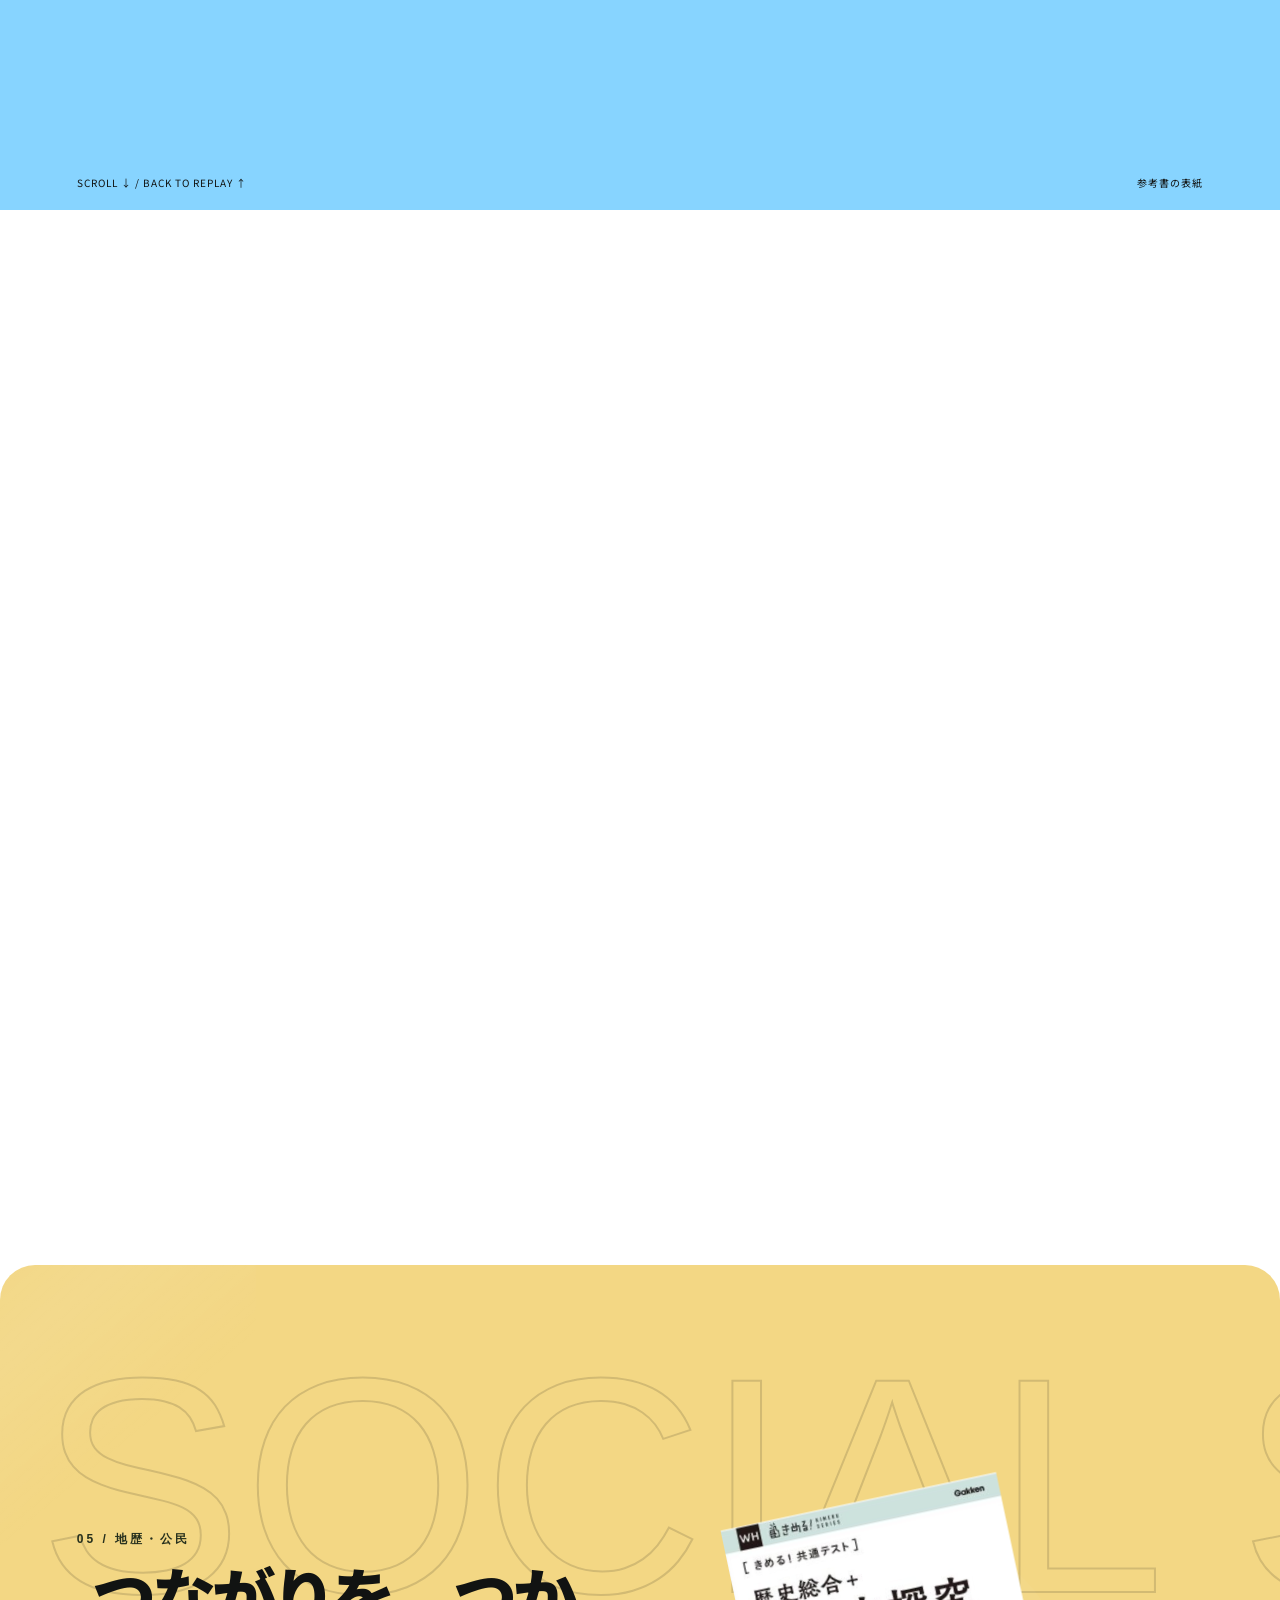
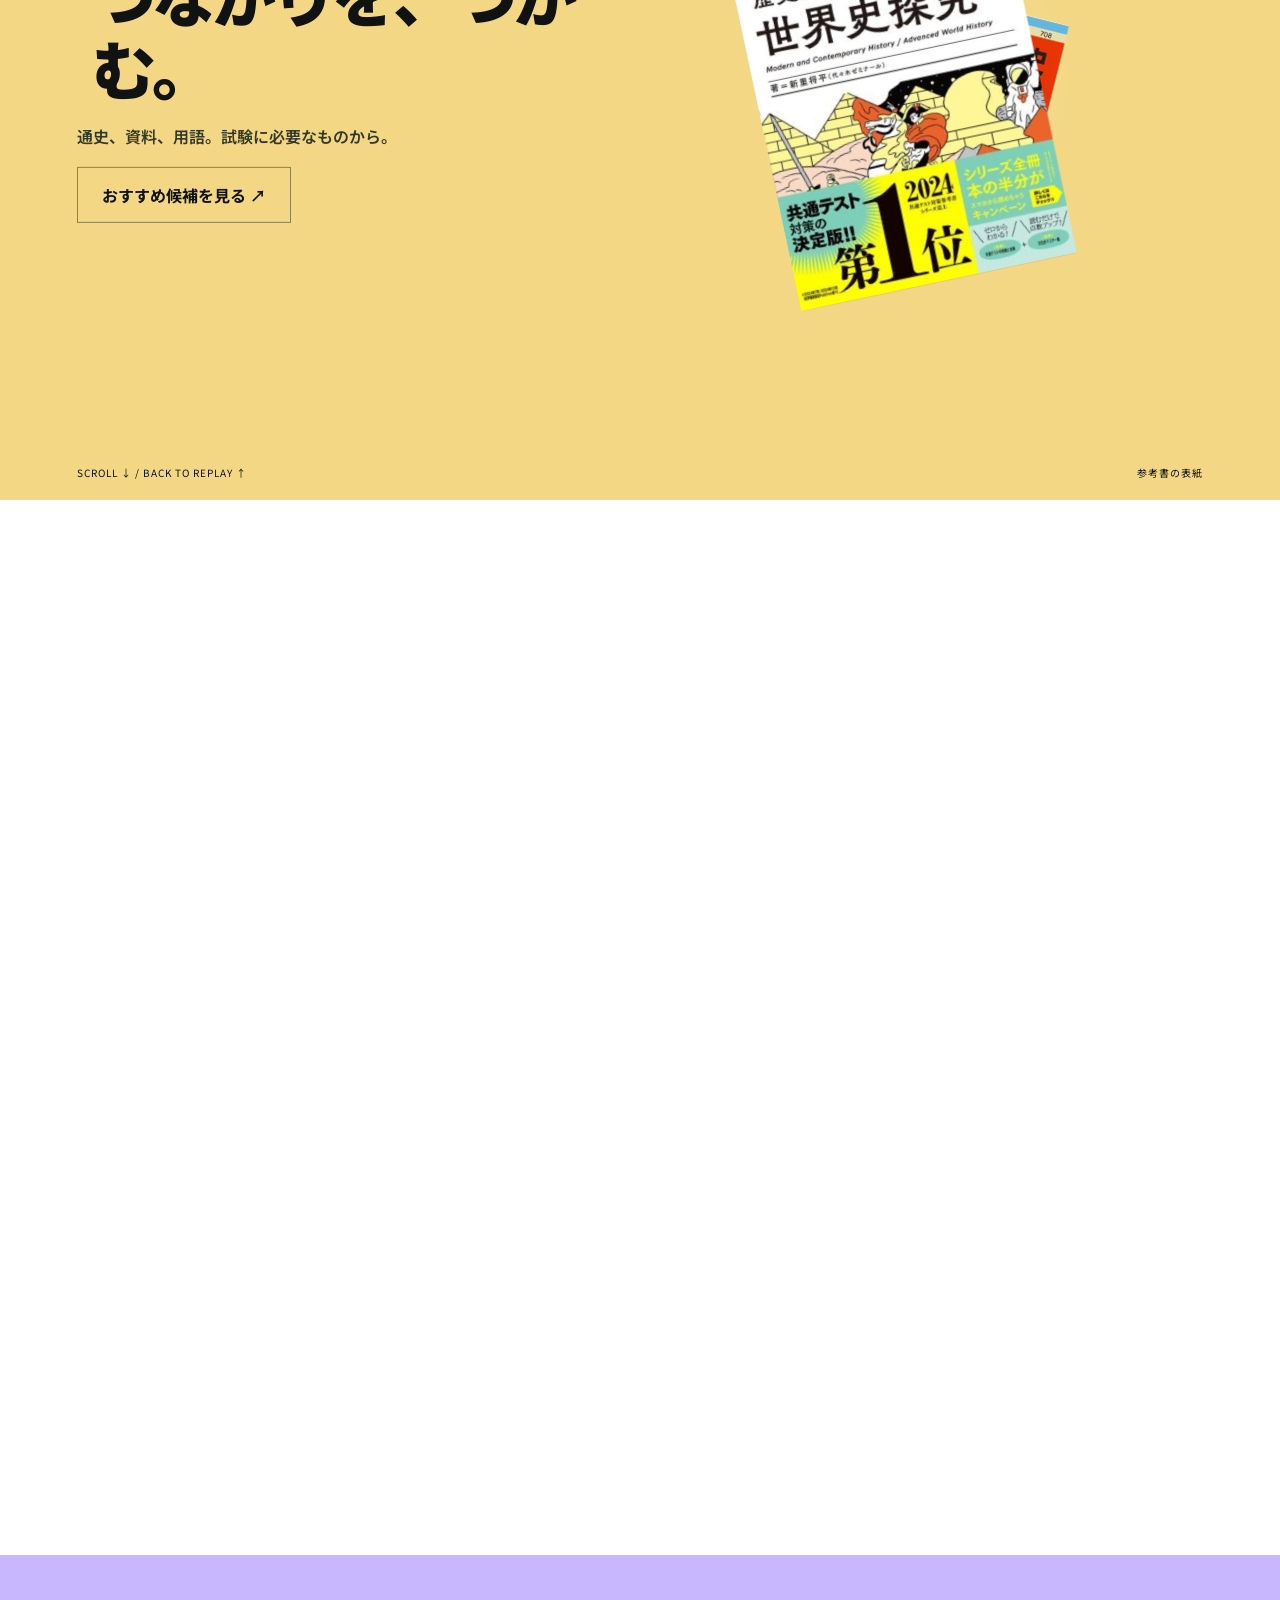
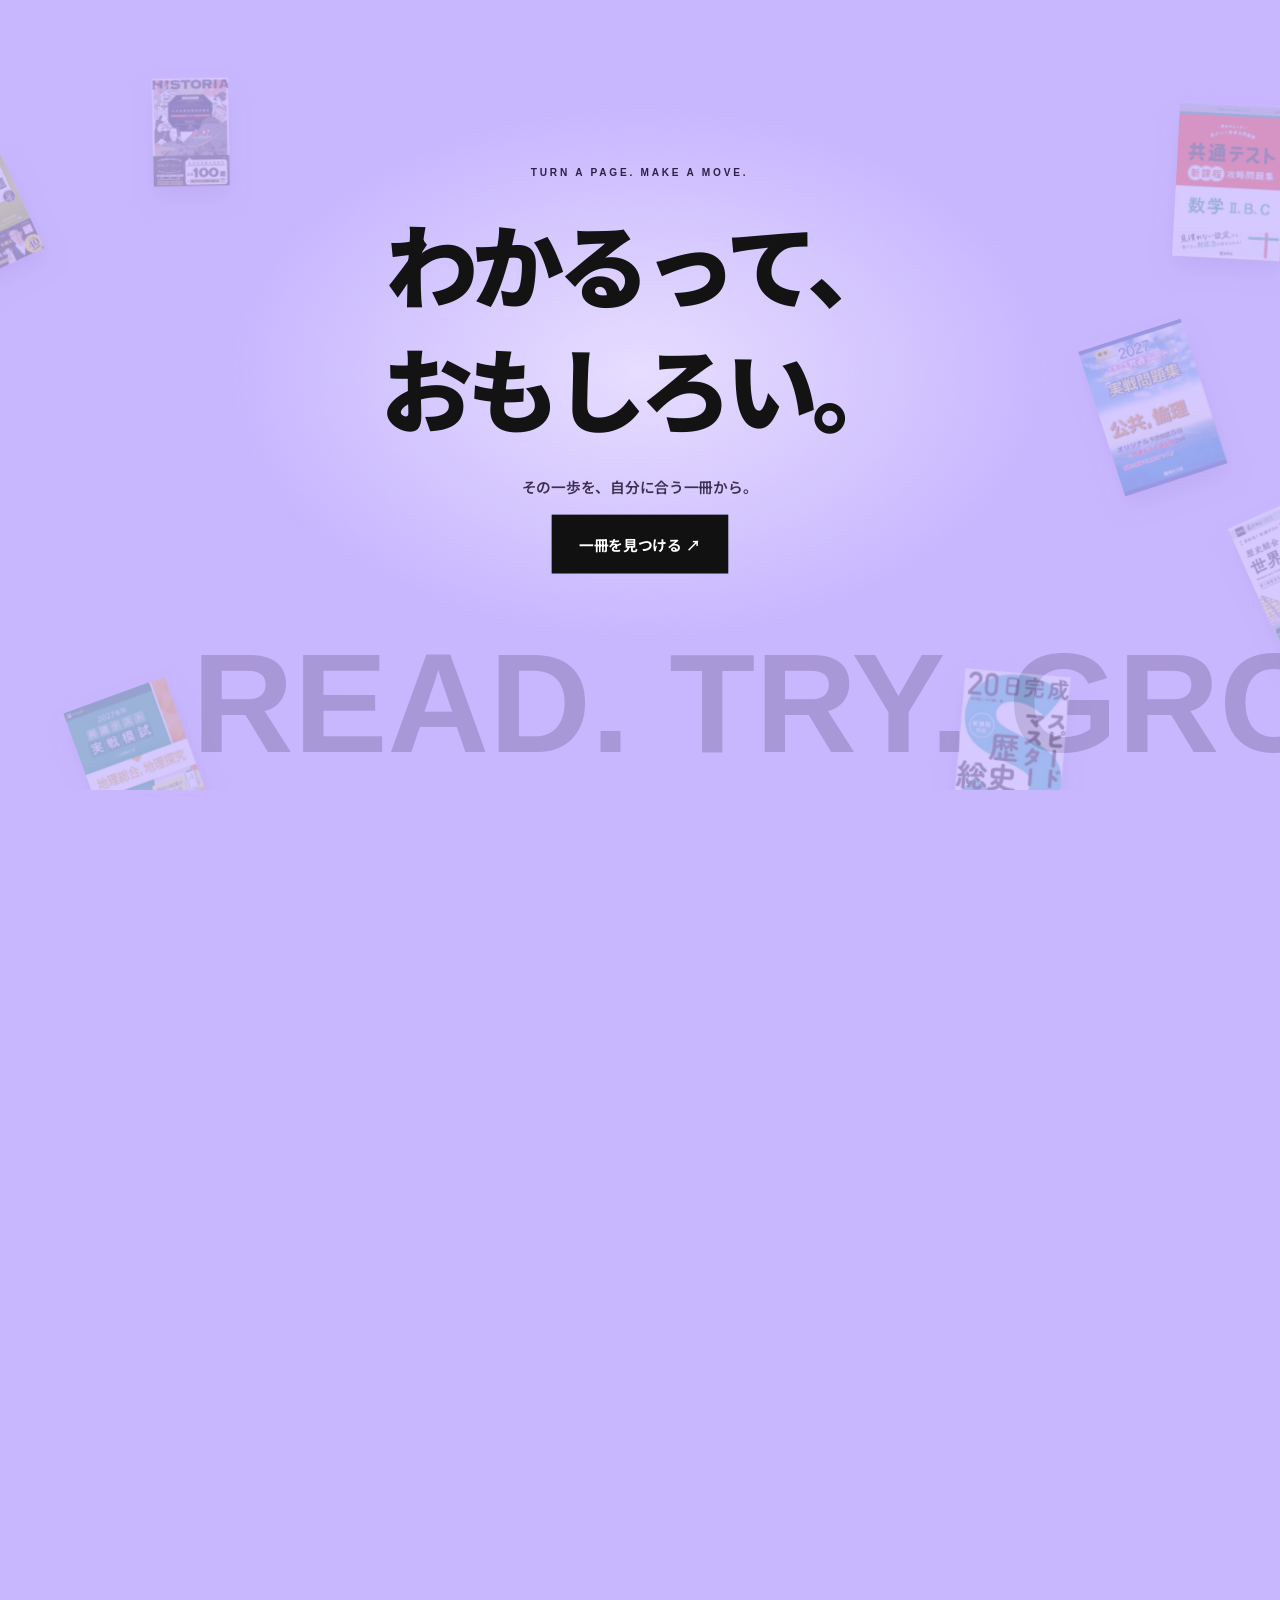
==== commit 1e2b64a7: "Migrate STUDY SELECT animations and book covers to GitHub Pages" ====
--- a/index.html
+++ b/index.html
@@ -1,140 +1,44 @@
-<!doctype html>
-<html lang="ja">
-<head>
-<meta charset="utf-8"><meta name="viewport" content="width=device-width,initial-scale=1">
-<title>参考書ナビ｜高校生・大学受験の参考書を比較・検索</title>
-<meta name="description" content="高校生・大学受験生向けの参考書検索サイト。英語・数学・国語・理科・社会のおすすめ参考書を、学年・難易度・目的から比較して、自分に合う一冊を探せます。">
-<meta name="keywords" content="参考書,高校生,大学受験,おすすめ参考書,英語参考書,数学参考書,国語参考書,理科参考書,社会参考書,参考書比較">
-<meta name="theme-color" content="#f6f6f6">
-<meta name="robots" content="index,follow">
-<link rel="canonical" href="https://2n2gzrsfdt-ai.github.io/sankosho-navi/">
-<meta property="og:title" content="参考書ナビ｜高校生・大学受験の参考書を比較・検索">
-<meta property="og:description" content="高校生・大学受験生向けの参考書を教科・学年・難易度・目的から検索・比較できます。">
-<meta property="og:type" content="website">
-<meta property="og:url" content="https://2n2gzrsfdt-ai.github.io/sankosho-navi/">
-<meta property="og:site_name" content="参考書ナビ">
-<meta name="twitter:card" content="summary">
-<meta name="twitter:title" content="参考書ナビ｜高校生・大学受験の参考書を比較・検索">
-<meta name="twitter:description" content="高校生・大学受験生向けの参考書を教科・学年・難易度・目的から検索・比較。">
-<script type="application/ld+json">{"@context":"https://schema.org","@type":"WebSite","name":"参考書ナビ","url":"https://2n2gzrsfdt-ai.github.io/sankosho-navi/","description":"高校生・大学受験生向けの参考書を教科・学年・難易度・目的から検索・比較できるサイト。","inLanguage":"ja-JP","potentialAction":{"@type":"SearchAction","target":"https://2n2gzrsfdt-ai.github.io/sankosho-navi/?q={search_term_string}","query-input":"required name=search_term_string"}}</script>
-<script type="application/ld+json">{"@context":"https://schema.org","@type":"WebPage","name":"参考書ナビ｜高校生・大学受験の参考書を比較・検索","url":"https://2n2gzrsfdt-ai.github.io/sankosho-navi/","description":"高校生・大学受験生向けの参考書を教科・学年・難易度・目的から検索・比較できます。","isPartOf":{"@type":"WebSite","name":"参考書ナビ","url":"https://2n2gzrsfdt-ai.github.io/sankosho-navi/"},"inLanguage":"ja-JP"}</script>
-<style>
-:root{color-scheme:light dark;--bg:light-dark(#f6f6f6,#0d1117);--surface:light-dark(#fff,#161b22);--text:light-dark(#222,#f0f4f8);--muted:light-dark(#777,#9da7b3);--line:light-dark(#ddd,#2b313a);--accent:#333;--soft:light-dark(#f7f7f7,#242542)}
-*{box-sizing:border-box}body{margin:0;font-family:-apple-system,BlinkMacSystemFont,"Noto Sans JP",sans-serif;background:var(--bg);color:var(--text)}#app{min-height:100vh;background:var(--bg)}
-header{padding:24px 20px 16px;position:sticky;top:0;background:color-mix(in srgb,var(--bg) 96%,transparent);backdrop-filter:blur(12px);z-index:5;border-bottom:1px solid var(--line)}h1{margin:0;font-size:23px;letter-spacing:.02em}header p{margin:5px 0 14px;color:var(--muted);font-size:13px}.search{width:100%;padding:12px 14px;border:1px solid var(--line);border-radius:9px;background:var(--surface);color:var(--text);font-size:15px;outline:none}
-main{max-width:760px;margin:auto;padding:4px 18px 90px}.section-title{font-size:16px;font-weight:700;margin:22px 0 12px}.chips{display:flex;gap:7px;overflow:auto;padding-bottom:4px}.chip{border:1px solid var(--line);background:var(--surface);color:var(--text);border-radius:7px;padding:7px 13px;white-space:nowrap}.chip.active{background:var(--accent);border-color:var(--accent);color:white}.feature{background:var(--surface);border:1px solid var(--line);border-radius:10px;padding:15px;margin:14px 0;cursor:pointer}.feature strong{font-size:15px}.feature p{margin:5px 0 0;color:var(--muted);font-size:12px;line-height:1.6}.formbox{background:var(--surface);border:1px solid var(--line);border-radius:10px;padding:16px;margin:12px 0}.formbox label{display:block;font-size:13px;font-weight:700;margin:13px 0 7px}.formbox select,.formbox textarea{width:100%;padding:11px;border:1px solid var(--line);border-radius:8px;background:var(--bg);color:var(--text);font:inherit}.result{background:var(--surface);border:1px solid var(--line);border-radius:10px;padding:14px;margin:10px 0}.review{border-top:1px solid var(--line);padding:12px 0}.review:first-child{border-top:0}.review-head{display:flex;justify-content:space-between;font-size:13px}.review p{margin:6px 0 0;color:var(--muted);font-size:13px;line-height:1.6}.stars button{border:0;background:none;font-size:24px;color:#c7cbd3;padding:2px}.stars button.on{color:#f5b301}
-.cards{display:grid;gap:10px}.card{background:var(--surface);border:1px solid var(--line);border-radius:10px;padding:14px;display:flex;gap:13px;cursor:pointer}.cover{width:58px;height:78px;border-radius:5px;display:grid;place-items:center;color:white;font-weight:800;font-size:10px;text-align:center;padding:5px;flex:none}.card h3{margin:1px 0 5px;font-size:15px}.meta{font-size:12px;color:var(--muted)}.rating{margin-top:7px;font-size:13px}.heart{margin-left:auto;border:0;background:none;font-size:21px;color:var(--muted);cursor:pointer}.heart.on{color:#ef476f}.ad{background:var(--surface);border:1px dashed var(--line);border-radius:8px;padding:11px;text-align:center;color:var(--muted);font-size:11px;margin:14px 0}.prices{display:grid;gap:9px;margin-top:12px}.price-row{display:flex;align-items:center;justify-content:space-between;border:1px solid var(--line);border-radius:8px;padding:11px 12px;background:var(--surface)}.price-row strong{font-size:14px}.buy{border:0;border-radius:6px;background:var(--accent);color:white;padding:8px 11px;font-weight:700;font-size:12px}.note{font-size:11px;color:var(--muted);line-height:1.6;margin-top:10px}
-.cover img,.bigcover img{width:100%;height:100%;object-fit:cover;border-radius:inherit;display:block}.cover{position:relative;overflow:hidden;box-shadow:0 2px 6px #0002}.cover::after{content:"";position:absolute;inset:0;background:linear-gradient(135deg,#ffffff18,transparent 45%,#0002);pointer-events:none}.book-info{display:grid;grid-template-columns:1fr 1fr;border:1px solid var(--line);border-radius:8px;overflow:hidden;margin:14px 0}.book-info div{padding:10px 12px;border-bottom:1px solid var(--line)}.book-info div:nth-child(odd){border-right:1px solid var(--line)}.book-info div:nth-last-child(-n+2){border-bottom:0}.book-info small{display:block;color:var(--muted);font-size:11px;margin-bottom:3px}.book-info strong{font-size:13px}
-nav{position:fixed;bottom:0;left:0;right:0;border-top:1px solid var(--line);background:color-mix(in srgb,var(--surface) 97%,transparent);display:flex;justify-content:center;gap:50px;padding:10px;z-index:10}nav button{border:0;background:none;color:var(--muted);font-size:12px}nav button.active{color:var(--text);font-weight:700}.detail{display:none}.back{border:0;background:none;color:var(--text);padding:0;font-size:15px}.hero{display:flex;gap:18px;margin-top:20px}.bigcover{width:105px;height:140px;border-radius:6px;display:grid;place-items:center;color:white;font-weight:900;text-align:center;padding:10px}.detail h2{margin:4px 0}.tag{display:inline-block;background:var(--soft);color:var(--text);border-radius:5px;padding:5px 9px;font-size:12px;margin:4px 3px 4px 0}.btn{width:100%;border:0;background:var(--accent);color:#fff;padding:13px;border-radius:8px;font-weight:800;margin-top:16px}.empty{text-align:center;color:var(--muted);padding:40px 10px}
-</style></head>
-<body><div id="app">
-<section id="home"><header><h1>参考書ナビ</h1><p>高校生・大学受験生の参考書選びをサポート</p><input id="search" class="search" type="search" placeholder="参考書名・教科で検索"></header><main><div class="feature" onclick="showDiagnosis()"><strong>条件から探す</strong><p>学年・教科・勉強の目的から参考書を絞り込めます。</p></div><div class="ad">広告スペース</div><div class="section-title">高校生・大学受験の参考書を探す</div><p style="color:var(--muted);font-size:13px;line-height:1.8;margin-top:-4px">参考書ナビでは、英語・数学・国語・理科・社会の参考書を、学年・難易度・勉強の目的から検索できます。大学受験対策の単語帳、英文法、数学問題集、現代文・古文・漢文、物理・化学・生物、日本史・世界史などから、自分の学習に合う教材を探せます。</p><div class="section-title">教科から探す</div><div class="chips" id="chips"></div><div class="formbox"><label>学年</label><select id="filterYear"><option value="すべて">すべて</option><option>高校1年</option><option>高校2年</option><option>高校3年</option><option>大学受験</option></select><label>難易度</label><select id="filterLevel"><option value="すべて">すべて</option><option value="基礎">基礎</option><option value="標準">標準</option><option value="応用">応用</option></select><label>目的</label><select id="filterGoal"><option value="すべて">すべて</option><option value="基礎">基礎を固めたい</option><option value="演習">問題をたくさん解きたい</option><option value="受験">大学受験に向けて勉強したい</option><option value="難関">難関大学を目指したい</option></select></div><div class="section-title">参考書一覧</div><div class="cards" id="cards"></div><section class="feature" style="cursor:default"><strong>参考書選びのポイント</strong><p>参考書は学年・現在の理解度・学習目的に合わせて選ぶことが大切です。基礎を固めたいなら解説が丁寧な教材、演習量を増やしたいなら問題集、大学受験対策なら志望レベルに合った教材を確認しましょう。</p></section><section class="feature" style="cursor:default"><strong>学年・目的別に参考書を探す</strong><p><strong>高校1年生の参考書</strong>：英語・数学など高校学習の基礎を固める教材を中心に探せます。</p><p><strong>高校2年生の参考書</strong>：基礎の復習と標準問題の演習を両立しやすい教材を探せます。</p><p><strong>高校3年生・大学受験の参考書</strong>：入試対策、問題演習、難関大学対策など目的に合わせて比較できます。</p><p><strong>英語の参考書</strong>：英単語・英文法・英文解釈・長文読解・英作文などから探せます。</p><p><strong>数学の参考書</strong>：基礎・標準・応用の問題集や数学参考書を比較できます。</p><p><strong>国語・理科・社会の参考書</strong>：現代文・古文・漢文、物理・化学・生物、日本史・世界史・地理などの教材を探せます。</p></section><section class="feature" style="cursor:default"><strong>参考書ナビとは？</strong><p>参考書ナビは、高校生と大学受験生が参考書を探しやすくするための検索・比較サイトです。英語・数学・国語・理科・社会の教材を、学年・難易度・目的から絞り込み、各参考書の特徴や向いている人を確認できます。</p><div class="section-title" style="margin-top:16px">よくある質問</div><p><strong>Q. 参考書はどう選べばいい？</strong><br>まず学年と現在の理解度を確認し、基礎・演習・大学受験など目的に合う教材を選ぶと探しやすくなります。</p><p><strong>Q. 英語の参考書を探せる？</strong><br>英単語・英文法・長文読解・英文解釈・英作文など、目的に合わせて英語の参考書を検索できます。</p><p><strong>Q. 数学の参考書を探せる？</strong><br>基礎から標準・応用まで、数学の問題集や参考書を学年や目的から絞り込めます。</p><p><strong>Q. 大学受験の参考書はどう選ぶ？</strong><br>志望校のレベルだけで決めず、現在の理解度と学習目的を確認して、基礎・標準・応用の順に必要な教材を選ぶのがおすすめです。</p></section></main></section>
-<section id="favorites" class="detail"><header><h1>お気に入り</h1><p>気になった参考書をまとめて管理</p></header><main><div id="favcards" class="cards"></div></main></section>
-<section id="diagnosis" class="detail"><header><h1>条件から探す</h1><p>条件を選んで参考書を絞り込みます</p></header><main><button class="back" onclick="showHome()">← ホーム</button><div class="formbox"><label>学年</label><select id="diagYear"><option>高校1年</option><option>高校2年</option><option>高校3年</option><option>大学受験</option></select><label>教科</label><select id="diagSubject"><option>英語</option><option>数学</option><option>国語</option><option>理科</option><option>社会</option></select><label>目的</label><select id="diagGoal"><option value="基礎">基礎を固めたい</option><option value="演習">問題をたくさん解きたい</option><option value="受験">大学受験に向けて勉強したい</option><option value="難関">難関大学を目指したい</option></select><button class="btn" onclick="diagnose()">検索する</button></div><div id="diagResult"></div></main></section>
-<section id="detail" class="detail"><main><button class="back" onclick="showHome()">← 戻る</button><div id="detailContent"></div></main></section>
-<nav><button class="active" id="homeNav" onclick="showHome()">ホーム</button><button id="favNav" onclick="showFav()">お気に入り</button><button id="diagNav" onclick="showDiagnosis()">探す</button></nav>
-</div>
-<script>
-const AFFILIATE={amazonTag:'SankoshoNavi',rakutenId:'YOUR_RAKUTEN_ID'};
-let reviews=JSON.parse(localStorage.getItem('reviews')||'{}'),reviewStars=5;
-const books=[
-{id:1,title:'ターゲット1900',subject:'英語',level:'大学受験',rating:4.7,price:'¥1,210',amazon:'¥1,210',rakuten:'¥1,210',desc:'大学入試でよく出る英単語を効率よく覚えるための定番単語帳。',color:'#3157a6'},
-{id:2,title:'青チャート 数学I+A',subject:'数学',level:'高校1〜2年',rating:4.6,price:'¥2,530',amazon:'¥2,530',rakuten:'¥2,530',desc:'数学の基本から入試レベルまで、例題を中心に演習できる参考書。',color:'#176b8f'},
-{id:3,title:'古文単語330',subject:'国語',level:'大学受験',rating:4.5,price:'¥990',amazon:'¥990',rakuten:'¥990',desc:'古文読解に必要な重要単語を、意味とイメージで覚えやすく整理。',color:'#9b3d5b'},
-{id:4,title:'リードLightノート 化学',subject:'理科',level:'高校2〜3年',rating:4.4,price:'¥1,100',amazon:'¥1,100',rakuten:'¥1,100',desc:'化学の基礎確認から問題演習まで一冊で進めやすい構成。',color:'#28734d'},
-{id:5,title:'日本史B 一問一答',subject:'社会',level:'大学受験',rating:4.6,price:'¥1,320',amazon:'¥1,320',rakuten:'¥1,320',desc:'日本史の知識を一問一答形式で確認できる暗記用教材。',color:'#8a5a22'},
-{id:6,title:'システム英単語',subject:'英語',level:'高校〜大学受験',rating:4.7,price:'¥1,155',amazon:'¥1,155',rakuten:'¥1,155',desc:'入試に必要な英単語をミニマルフレーズで効率よく覚えられる単語帳。',color:'#244b8f'},
-{id:7,title:'速読英単語 必修編',subject:'英語',level:'大学受験',rating:4.6,price:'¥1,485',amazon:'¥1,485',rakuten:'¥1,485',desc:'英文を読みながら重要英単語を身につける人気の英単語教材。',color:'#7b4aa3'},
-{id:8,title:'Next Stage 英文法・語法',subject:'英語',level:'高校〜大学受験',rating:4.5,price:'¥1,463',amazon:'¥1,463',rakuten:'¥1,463',desc:'英文法・語法の知識を問題演習で確認できる定番教材。',color:'#356b9a'},
-{id:9,title:'英文解釈の技術70',subject:'英語',level:'大学受験',rating:4.5,price:'¥1,485',amazon:'¥1,485',rakuten:'¥1,485',desc:'英文構造を正確に読み取る力を養うための英文解釈教材。',color:'#455a80'},
-{id:10,title:'大岩のいちばんはじめの英文法',subject:'英語',level:'高校1〜2年',rating:4.6,price:'¥1,320',amazon:'¥1,320',rakuten:'¥1,320',desc:'英文法を基礎からやさしく学び直したい人向けの入門書。',color:'#3f7f7f'},
-{id:11,title:'黄チャート 数学I+A',subject:'数学',level:'高校1〜2年',rating:4.5,price:'¥2,200',amazon:'¥2,200',rakuten:'¥2,200',desc:'数学の基礎から標準レベルまで段階的に演習できる問題集。',color:'#a07920'},
-{id:12,title:'Focus Gold 数学I+A',subject:'数学',level:'高校1〜2年',rating:4.6,price:'¥2,530',amazon:'¥2,530',rakuten:'¥2,530',desc:'例題と演習を通して数学の理解を深める総合問題集。',color:'#8a6d25'},
-{id:13,title:'1対1対応の演習 数学I+A',subject:'数学',level:'大学受験',rating:4.7,price:'¥1,320',amazon:'¥1,320',rakuten:'¥1,320',desc:'入試で問われる典型問題を深く学ぶための演習書。',color:'#286f82'},
-{id:14,title:'基礎問題精講 数学I+A',subject:'数学',level:'大学受験',rating:4.6,price:'¥1,430',amazon:'¥1,430',rakuten:'¥1,430',desc:'大学入試に必要な基礎問題を効率よく身につける問題集。',color:'#4b7190'},
-{id:15,title:'入門問題精講 数学I+A',subject:'数学',level:'高校1〜2年',rating:4.5,price:'¥1,540',amazon:'¥1,540',rakuten:'¥1,540',desc:'数学の考え方を丁寧に理解してから問題演習へ進める入門書。',color:'#567a9a'},
-{id:16,title:'古文上達 基礎編',subject:'国語',level:'高校〜大学受験',rating:4.5,price:'¥1,430',amazon:'¥1,430',rakuten:'¥1,430',desc:'古文の読解力を基礎から伸ばすための問題演習教材。',color:'#88445f'},
-{id:17,title:'漢文ヤマのヤマ',subject:'国語',level:'大学受験',rating:4.6,price:'¥1,210',amazon:'¥1,210',rakuten:'¥1,210',desc:'漢文の句法や重要語句を整理して学べる受験対策教材。',color:'#70526f'},
-{id:18,title:'現代文読解力の開発講座',subject:'国語',level:'大学受験',rating:4.5,price:'¥1,430',amazon:'¥1,430',rakuten:'¥1,430',desc:'現代文を論理的に読むための考え方を身につける読解教材。',color:'#7a4d4d'},
-{id:19,title:'入試現代文へのアクセス 基本編',subject:'国語',level:'高校〜大学受験',rating:4.5,price:'¥1,320',amazon:'¥1,320',rakuten:'¥1,320',desc:'現代文の読解手順を基礎から練習できる問題集。',color:'#536b7c'},
-{id:20,title:'古文単語315',subject:'国語',level:'高校〜大学受験',rating:4.5,price:'¥990',amazon:'¥990',rakuten:'¥990',desc:'大学受験で重要な古文単語を効率よく覚えるための単語帳。',color:'#965064'},
-{id:21,title:'物理のエッセンス 力学・波動',subject:'理科',level:'高校2〜3年',rating:4.6,price:'¥1,100',amazon:'¥1,100',rakuten:'¥1,100',desc:'高校物理の重要事項と典型問題をコンパクトに学べる教材。',color:'#3b7771'},
-{id:22,title:'物理のエッセンス 熱・電磁気・原子',subject:'理科',level:'高校2〜3年',rating:4.6,price:'¥1,100',amazon:'¥1,100',rakuten:'¥1,100',desc:'物理の重要分野を基礎から確認できる定番問題集。',color:'#34756b'},
-{id:23,title:'良問の風 物理',subject:'理科',level:'大学受験',rating:4.6,price:'¥935',amazon:'¥935',rakuten:'¥935',desc:'大学入試に向けて標準的な物理問題を演習できる問題集。',color:'#376e67'},
-{id:24,title:'セミナー化学',subject:'理科',level:'高校2〜3年',rating:4.5,price:'¥1,000',amazon:'¥1,000',rakuten:'¥1,000',desc:'化学の基本事項から演習まで幅広く取り組める教材。',color:'#2f7852'},
-{id:25,title:'化学基礎問題精講',subject:'理科',level:'大学受験',rating:4.6,price:'¥1,430',amazon:'¥1,430',rakuten:'¥1,430',desc:'化学の入試基礎を固めるための重要問題を効率よく演習。',color:'#417d58'},
-{id:26,title:'生物 基礎問題精講',subject:'理科',level:'大学受験',rating:4.5,price:'¥1,540',amazon:'¥1,540',rakuten:'¥1,540',desc:'生物の重要事項と入試基礎問題を整理して学べる教材。',color:'#4c8058'},
-{id:27,title:'山川 日本史 一問一答',subject:'社会',level:'大学受験',rating:4.7,price:'¥1,100',amazon:'¥1,100',rakuten:'¥1,100',desc:'日本史の重要語句を一問一答形式で確認できる暗記教材。',color:'#875b28'},
-{id:28,title:'詳説日本史ノート',subject:'社会',level:'高校〜大学受験',rating:4.5,price:'¥1,210',amazon:'¥1,210',rakuten:'¥1,210',desc:'日本史の流れや重要事項を整理しながら学習できるノート。',color:'#8b6435'},
-{id:29,title:'世界史B 一問一答',subject:'社会',level:'大学受験',rating:4.6,price:'¥1,320',amazon:'¥1,320',rakuten:'¥1,320',desc:'世界史の重要事項を一問一答形式で確認できる受験教材。',color:'#795b39'},
- {id:30,title:'政治・経済 一問一答',subject:'社会',level:'大学受験',rating:4.5,price:'¥1,210',amazon:'¥1,210',rakuten:'¥1,210',desc:'政治・経済の重要用語を短時間で確認できる暗記教材。',color:'#5e6e7d'},
-{id:31,title:'英文法の良問プラチカ',subject:'英語',level:'高校1〜3年',rating:4.5,price:'¥1,430',amazon:'¥1,430',rakuten:'¥1,430',desc:'英文法の基礎を徹底的に強化できる問題集。',color:'#315d8c'},
-{id:32,title:'英文解釈の技術100',subject:'英語',level:'高校2〜3年',rating:4.6,price:'¥1,485',amazon:'¥1,485',rakuten:'¥1,485',desc:'英文の構造を読み解く力を養成するためのテキスト。',color:'#4b6384'},
-{id:33,title:'速読英単語',subject:'英語',level:'高校1〜3年',rating:4.6,price:'¥1,485',amazon:'¥1,485',rakuten:'¥1,485',desc:'英文を読みながら英単語と読解力を鍛えるための教材。',color:'#704c96'},
-{id:34,title:'数学Ⅰ・Ⅱ・Ⅲの教科書',subject:'数学',level:'高校1〜3年',rating:4.4,price:'¥2,000',amazon:'¥2,000',rakuten:'¥2,000',desc:'数学の基礎から応用まで幅広く学べる基本教材。',color:'#2f6e85'},
-{id:35,title:'チャート式 数学',subject:'数学',level:'高校2〜3年',rating:4.6,price:'¥2,530',amazon:'¥2,530',rakuten:'¥2,530',desc:'基礎から難問まで幅広いレベルに対応する定番問題集。',color:'#8a7028'},
-{id:36,title:'大学受験 数学の新しい解法',subject:'数学',level:'高校3年',rating:4.5,price:'¥1,540',amazon:'¥1,540',rakuten:'¥1,540',desc:'大学受験向けの難問解法を学び、応用力を鍛える教材。',color:'#426b82'},
-{id:37,title:'問題集プラス',subject:'数学',level:'高校2〜3年',rating:4.4,price:'¥1,210',amazon:'¥1,210',rakuten:'¥1,210',desc:'数学の演習を通して基礎をしっかり固める問題集。',color:'#5d7890'},
-{id:38,title:'難関大の数学',subject:'数学',level:'高校3年',rating:4.6,price:'¥1,650',amazon:'¥1,650',rakuten:'¥1,650',desc:'難関大学の問題を集め、応用力を鍛える高レベル問題集。',color:'#405d78'},
-{id:40,title:'現代文読解の基礎',subject:'国語',level:'高校1〜2年',rating:4.4,price:'¥1,320',amazon:'¥1,320',rakuten:'¥1,320',desc:'現代文の基礎的な読解力を身につけるための参考書。',color:'#536b7c'},
-{id:41,title:'漢文の基礎',subject:'国語',level:'高校1〜3年',rating:4.4,price:'¥1,210',amazon:'¥1,210',rakuten:'¥1,210',desc:'漢文の基本的な知識や読み方を身につけるための教材。',color:'#70526f'},
-{id:42,title:'現代文解法のセオリー',subject:'国語',level:'高校2〜3年',rating:4.5,price:'¥1,430',amazon:'¥1,430',rakuten:'¥1,430',desc:'現代文の解法を体系的に学び、高度な読解力を鍛える問題集。',color:'#7a4d4d'},
-{id:43,title:'古典文法 完全制覇',subject:'国語',level:'高校2〜3年',rating:4.5,price:'¥1,320',amazon:'¥1,320',rakuten:'¥1,320',desc:'古典文法の重要事項を整理して身につけるための教材。',color:'#88445f'},
-{id:44,title:'生物基礎の教科書',subject:'理科',level:'高校1〜2年',rating:4.4,price:'¥1,000',amazon:'¥1,000',rakuten:'¥1,000',desc:'生物の基礎知識を体系的に学べる教科書。',color:'#4c8058'},
-{id:45,title:'リードα 生物',subject:'理科',level:'高校2〜3年',rating:4.5,price:'¥1,100',amazon:'¥1,100',rakuten:'¥1,100',desc:'生物の詳しい解説と演習問題で理解を深められる問題集。',color:'#3f7d58'},
-{id:46,title:'生物問題集',subject:'理科',level:'高校2〜3年',rating:4.4,price:'¥1,320',amazon:'¥1,320',rakuten:'¥1,320',desc:'受験向けの生物問題を幅広く演習できる問題集。',color:'#557b5d'},
-{id:47,title:'化学基礎の教科書',subject:'理科',level:'高校1〜2年',rating:4.4,price:'¥1,000',amazon:'¥1,000',rakuten:'¥1,000',desc:'化学の基礎をしっかり固めるための基本教材。',color:'#2f7852'},
-{id:48,title:'化学の問題集',subject:'理科',level:'高校2〜3年',rating:4.5,price:'¥1,320',amazon:'¥1,320',rakuten:'¥1,320',desc:'基礎から応用まで幅広く演習できる化学問題集。',color:'#417d58'},
-{id:49,title:'化学重要問題集',subject:'理科',level:'高校3年',rating:4.6,price:'¥1,540',amazon:'¥1,540',rakuten:'¥1,540',desc:'化学の重要問題を通して入試に向けた応用力を鍛える教材。',color:'#347052'},
-{id:50,title:'物理基礎の教科書',subject:'理科',level:'高校1〜2年',rating:4.4,price:'¥1,000',amazon:'¥1,000',rakuten:'¥1,000',desc:'物理の基本的な内容を体系的に学べる教科書。',color:'#3b7771'},
-{id:51,title:'物理問題集',subject:'理科',level:'高校2〜3年',rating:4.5,price:'¥1,320',amazon:'¥1,320',rakuten:'¥1,320',desc:'物理の基礎から応用まで幅広く演習できる問題集。',color:'#34756b'},
-{id:52,title:'物理重要問題集',subject:'理科',level:'高校3年',rating:4.6,price:'¥1,540',amazon:'¥1,540',rakuten:'¥1,540',desc:'物理の高度な問題に挑戦し、入試への対応力を高める教材。',color:'#376e67'},
-{id:53,title:'日本史一問一答',subject:'社会',level:'高校1〜3年',rating:4.6,price:'¥1,100',amazon:'¥1,100',rakuten:'¥1,100',desc:'日本史の重要用語を一問一答形式で効率よく覚える教材。',color:'#875b28'},
-{id:54,title:'日本史問題集',subject:'社会',level:'高校2〜3年',rating:4.5,price:'¥1,320',amazon:'¥1,320',rakuten:'¥1,320',desc:'日本史の知識を問題演習で確認し、高得点を目指す問題集。',color:'#8b6435'},
-{id:55,title:'世界史一問一答',subject:'社会',level:'高校1〜3年',rating:4.6,price:'¥1,100',amazon:'¥1,100',rakuten:'¥1,100',desc:'世界史の重要事項を一問一答形式で整理する暗記教材。',color:'#795b39'},
-{id:56,title:'世界史の問題集',subject:'社会',level:'高校2〜3年',rating:4.5,price:'¥1,320',amazon:'¥1,320',rakuten:'¥1,320',desc:'世界史の知識を演習し、実力アップを目指せる問題集。',color:'#756044'},
-{id:57,title:'地理一問一答',subject:'社会',level:'高校1〜3年',rating:4.5,price:'¥1,100',amazon:'¥1,100',rakuten:'¥1,100',desc:'地理の基本的な知識を効率よく覚えるための教材。',color:'#56765b'},
-{id:58,title:'地理問題集',subject:'社会',level:'高校2〜3年',rating:4.5,price:'¥1,320',amazon:'¥1,320',rakuten:'¥1,320',desc:'受験対策として地理の知識と問題演習に取り組める問題集。',color:'#4e7464'},
-{id:59,title:'【文法書】一番はじめの英文法',subject:'英語',level:'高校1〜2年',rating:4.5,price:'¥1,320',amazon:'¥1,320',rakuten:'¥1,320',desc:'英文法を基礎から学び直したい人向けの入門書。',color:'#3f7f7f'},
-{id:60,title:'【文法書】Evergreen',subject:'英語',level:'高校1〜3年',rating:4.6,price:'¥1,650',amazon:'¥1,650',rakuten:'¥1,650',desc:'英文法を体系的に理解するための総合的な文法書。',color:'#356b72'},
-{id:61,title:'【文法演習】Nextstage',subject:'英語',level:'高校1〜3年',rating:4.5,price:'¥1,463',amazon:'¥1,463',rakuten:'¥1,463',desc:'英文法・語法を問題演習で身につける定番教材。',color:'#356b9a'},
-{id:62,title:'【文法演習】英文法語法のトレーニング',subject:'英語',level:'高校1〜3年',rating:4.5,price:'¥1,430',amazon:'¥1,430',rakuten:'¥1,430',desc:'英文法と語法を演習し、入試に必要な知識を定着させる教材。',color:'#4b6384'},
-{id:63,title:'【長文読解】レベル別長文問題集',subject:'英語',level:'高校1〜3年',rating:4.5,price:'¥1,100',amazon:'¥1,100',rakuten:'¥1,100',desc:'自分のレベルに合わせて英文長文を段階的に演習できる問題集。',color:'#536b7c'},
-{id:64,title:'【長文読解】やっておきたい英語長文シリーズ',subject:'英語',level:'高校2〜3年',rating:4.6,price:'¥1,210',amazon:'¥1,210',rakuten:'¥1,210',desc:'大学入試向けの英語長文を数多く演習できるシリーズ。',color:'#704c96'},
-{id:65,title:'【英文解釈】ポレポレ英文読解プロセス50',subject:'英語',level:'高校2〜3年',rating:4.7,price:'¥1,045',amazon:'¥1,045',rakuten:'¥1,045',desc:'英文の構造を深く理解し、精読力を鍛える英文解釈教材。',color:'#455a80'},
-{id:66,title:'【英作文】減点されない英作文',subject:'英語',level:'高校2〜3年',rating:4.5,price:'¥1,320',amazon:'¥1,320',rakuten:'¥1,320',desc:'大学入試の英作文で必要な表現と書き方を学ぶ教材。',color:'#496b88'},
-{id:67,title:'チャート式基礎からの数学シリーズ',subject:'数学',level:'高校1〜3年',rating:4.6,price:'¥2,200',amazon:'¥2,200',rakuten:'¥2,200',desc:'基礎から段階的に数学を学び、問題演習につなげるシリーズ。',color:'#8a7028'},
-{id:68,title:'チョイス新標準問題集',subject:'数学',level:'高校2〜3年',rating:4.5,price:'¥1,320',amazon:'¥1,320',rakuten:'¥1,320',desc:'標準レベルの数学問題を中心に実戦力を養う問題集。',color:'#5d7890'},
-{id:69,title:'理系数学の良問プラチカ',subject:'数学',level:'高校3年',rating:4.6,price:'¥1,430',amazon:'¥1,430',rakuten:'¥1,430',desc:'理系入試で問われる良問を通して数学の応用力を鍛える教材。',color:'#426b82'},
-{id:70,title:'一対一対応の演習',subject:'数学',level:'高校2〜3年',rating:4.7,price:'¥1,320',amazon:'¥1,320',rakuten:'¥1,320',desc:'入試数学の典型問題を深く理解し、解法を身につける演習書。',color:'#286f82'},
-{id:71,title:'入試現代文へのアクセス',subject:'国語',level:'高校1〜3年',rating:4.5,price:'¥1,320',amazon:'¥1,320',rakuten:'¥1,320',desc:'現代文の読解方法を基礎から演習できる問題集。',color:'#536b7c'},
-{id:72,title:'全レベル問題集 現代文',subject:'国語',level:'高校1〜3年',rating:4.5,price:'¥1,100',amazon:'¥1,100',rakuten:'¥1,100',desc:'自分の学習段階に合わせて現代文を演習できるシリーズ。',color:'#61758a'},
-{id:74,title:'古典文法基礎ドリル',subject:'国語',level:'高校1〜2年',rating:4.4,price:'¥990',amazon:'¥990',rakuten:'¥990',desc:'古典文法の基本を問題演習で身につけるためのドリル。',color:'#88445f'},
-{id:76,title:'一度読んだら絶対に忘れないシリーズ',subject:'社会',level:'高校1〜3年',rating:4.5,price:'¥1,650',amazon:'¥1,650',rakuten:'¥1,650',desc:'歴史などの内容を流れや背景から理解しやすく整理した学習シリーズ。',color:'#795b39'},
-{id:77,title:'金谷の日本史「なぜ」と「流れ」がわかる本',subject:'社会',level:'高校1〜3年',rating:4.6,price:'¥1,650',amazon:'¥1,650',rakuten:'¥1,650',desc:'日本史の出来事を理由や流れとともに理解するための参考書。',color:'#875b28'},
-{id:78,title:'ナビゲーター世界史',subject:'社会',level:'高校1〜3年',rating:4.6,price:'¥1,650',amazon:'¥1,650',rakuten:'¥1,650',desc:'世界史の流れを講義形式で整理しながら学べる参考書。',color:'#756044'},
-{id:79,title:'詳説日本史・世界史',subject:'社会',level:'高校1〜3年',rating:4.5,price:'¥1,100',amazon:'¥1,100',rakuten:'¥1,100',desc:'日本史・世界史の学習で基礎となる内容を確認できる教材。',color:'#8b6435'},
-{id:80,title:'一問一答シリーズ',subject:'社会',level:'高校1〜3年',rating:4.6,price:'¥1,100',amazon:'¥1,100',rakuten:'¥1,100',desc:'重要事項を一問一答形式で確認し、知識を定着させるシリーズ。',color:'#795b39'},
-{id:81,title:'重要問題集シリーズ',subject:'理科',level:'高校2〜3年',rating:4.6,price:'¥1,540',amazon:'¥1,540',rakuten:'¥1,540',desc:'入試で重要な問題を演習し、理科の実戦力を高めるシリーズ。',color:'#347052'},
-{id:82,title:'物理のエッセンス',subject:'理科',level:'高校2〜3年',rating:4.6,price:'¥1,100',amazon:'¥1,100',rakuten:'¥1,100',desc:'物理の重要事項と典型問題をコンパクトに学べる教材。',color:'#3b7771'},
-{id:83,title:'良問の風物理',subject:'理科',level:'高校2〜3年',rating:4.6,price:'¥935',amazon:'¥935',rakuten:'¥935',desc:'大学入試に向けて標準的な物理問題を演習できる問題集。',color:'#376e67'},
-{id:84,title:'化学の新研究',subject:'理科',level:'高校2〜3年',rating:4.6,price:'¥3,000',amazon:'¥3,000',rakuten:'¥3,000',desc:'化学の知識を詳しく調べ、理解を深めるための参考書。',color:'#2f7852'},
-{id:85,title:'古文単語ゴロゴ',subject:'国語',level:'高校1〜3年',rating:4.5,price:'¥1,210',amazon:'¥1,210',rakuten:'¥1,210',desc:'古文単語を語呂合わせなどで効率的に覚えるための単語集。',color:'#965064'}];
-let subject='すべて',favs=JSON.parse(localStorage.getItem('favs')||'[]');
-const chips=document.getElementById('chips');['すべて','英語','数学','国語','理科','社会'].forEach(x=>{let b=document.createElement('button');b.className='chip'+(x===subject?' active':'');b.textContent=x;b.onclick=()=>{subject=x;render()};chips.appendChild(b)});
-function render(){chips.querySelectorAll('.chip').forEach(b=>b.classList.toggle('active',b.textContent===subject));let q=document.getElementById('search').value.toLowerCase(),year=document.getElementById('filterYear').value,level=document.getElementById('filterLevel').value,goal=document.getElementById('filterGoal').value;let list=books.filter(b=>{let text=(b.title+b.subject+b.level+b.desc).toLowerCase();let yearOk=year==='すべて'||b.level.includes(year)||b.level.includes('高校1〜3年')||year==='大学受験'&&b.level.includes('大学受験')||year!=='大学受験'&&b.level.includes('高校〜大学受験');let levelOk=level==='すべて'||level==='基礎'&&/基礎|入門|教科書|一番はじめ/.test(text)||level==='標準'&&!/良問|プラチカ|ポレポレ|一対一|重要問題|難関|新研究/.test(text)&&/高校|大学受験/.test(b.level)||level==='応用'&&/良問|プラチカ|ポレポレ|一対一|重要問題|難関|新研究|解釈/.test(text);let goalOk=goal==='すべて'||goal==='基礎'&&/基礎|入門|教科書|一番はじめ/.test(text)||goal==='演習'&&/問題|演習|一問一答|アクセス|エッセンス/.test(text)||goal==='受験'&&(b.level.includes('大学受験')||b.level.includes('2〜3')||b.level.includes('3年'))||goal==='難関'&&/良問|プラチカ|ポレポレ|一対一|重要問題|新研究|難関/.test(text);return(subject==='すべて'||b.subject===subject)&&text.includes(q)&&yearOk&&levelOk&&goalOk});document.getElementById('cards').innerHTML=list.length?list.map(card).join(''):'<div class="empty">条件に合う参考書がありません</div>'}
-function cover(b,big=false){let label=b.title.replace(/【.*?】/,'');return `<div class="${big?'bigcover':'cover'}" style="background:${b.color}"><span style="position:relative;z-index:1;display:block;line-height:1.25">${label}</span><small style="position:absolute;bottom:7px;left:0;right:0;text-align:center;font-size:${big?'9px':'7px'};font-weight:500;opacity:.85;z-index:1">${b.subject}　${b.level}</small></div>`}
-function card(b){return `<article class="card" onclick="openBook(${b.id})">${cover(b)}<div style="flex:1"><h3>${b.title}</h3><div class="meta">${b.subject} ・ ${b.level} ・ ${b.price}</div><div class="rating">⭐ ${b.rating}</div><div class="meta" style="margin-top:6px">向いている人：${recommendation(b)}</div></div><button class="heart ${favs.includes(b.id)?'on':''}" onclick="event.stopPropagation();toggleFav(${b.id})">${favs.includes(b.id)?'♥':'♡'}</button></article>`}
-function toggleFav(id){favs=favs.includes(id)?favs.filter(x=>x!==id):[...favs,id];localStorage.setItem('favs',JSON.stringify(favs));render();renderFav()}
-function recommendation(b){if(b.subject==='英語'&&/単語/.test(b.title))return'英単語を効率よく覚えたい人';if(b.subject==='英語'&&/文法/.test(b.title))return'英文法を基礎から整理したい人';if(b.subject==='英語'&&/長文|解釈|英作文/.test(b.title))return'英語の読解・記述力を伸ばしたい人';if(b.subject==='数学'&&/基礎|入門|チャート/.test(b.title))return'数学の基礎を固めて演習につなげたい人';if(b.subject==='数学')return'数学の問題演習を増やしたい人';if(b.subject==='国語'&&/古文|漢文/.test(b.title))return'古典の知識や読解を伸ばしたい人';if(b.subject==='国語')return'現代文の読解力を伸ばしたい人';if(b.subject==='理科')return'理科の基礎確認から問題演習まで進めたい人';return'重要事項を整理しながら社会を勉強したい人'}
-function openBook(id){let b=books.find(x=>x.id===id);document.getElementById('home').style.display='none';document.getElementById('favorites').style.display='none';document.getElementById('diagnosis').style.display='none';document.getElementById('detail').style.display='block';let q=encodeURIComponent(b.title);let amazonUrl='https://www.amazon.co.jp/s?k='+q+(AFFILIATE.amazonTag!=='YOUR_AMAZON_TAG'?'&tag='+encodeURIComponent(AFFILIATE.amazonTag):'');let rakutenUrl='https://search.rakuten.co.jp/search/mall/'+q+'/' ;let rr=reviews[b.id]||[];document.getElementById('detailContent').innerHTML=`<div class="hero">${cover(b,true)}<div><h2>${b.title}</h2><div class="meta">${b.subject} / ${b.level}</div><div class="rating">⭐ ${b.rating}　参考価格 ${b.price}</div></div></div><div style="margin-top:22px"><span class="tag">${b.subject}</span><span class="tag">${b.level}</span><h3>基本情報</h3><div class="book-info"><div><small>対象</small><strong>${b.level}</strong></div><div><small>教科</small><strong>${b.subject}</strong></div><div><small>参考価格</small><strong>${b.price}</strong></div><div><small>評価</small><strong>⭐ ${b.rating}</strong></div></div><h3>こんな人向け</h3><p style="line-height:1.8;color:var(--muted)">${recommendation(b)}</p><h3>この参考書について</h3><p style="line-height:1.8;color:var(--muted)">${b.desc}</p><h3>価格比較</h3><div class="prices"><div class="price-row"><strong>Amazon<br><span class="meta">${b.amazon}</span></strong><button class="buy" onclick="window.open('${amazonUrl}','_blank')">購入ページ</button></div><div class="price-row"><strong>楽天市場<br><span class="meta">${b.rakuten}</span></strong><button class="buy" onclick="window.open('${rakutenUrl}','_blank')">購入ページ</button></div></div><p class="note">※表示価格はデモ用です。実際の価格・送料・在庫は購入先で確認してください。</p><button class="btn" onclick="toggleFav(${b.id});openBook(${b.id})">${favs.includes(b.id)?'お気に入りから外す':'お気に入りに追加'}</button><h3>レビュー</h3><div class="formbox"><div class="stars" id="reviewStars">${[1,2,3,4,5].map(n=>`<button class="${n<=reviewStars?'on':''}" onclick="setReviewStars(${n})">★</button>`).join('')}</div><textarea id="reviewText" rows="3" placeholder="この参考書を使った感想を書いてみよう"></textarea><button class="btn" onclick="saveReview(${b.id})">レビューを投稿</button></div><div id="reviewList">${rr.length?rr.map(r=>`<div class="review"><div class="review-head"><strong>ユーザーレビュー</strong><span>⭐ ${r.stars}</span></div><p>${escapeHtml(r.text)}</p></div>`).join(''):'<div class="empty">まだレビューがありません。最初のレビューを書いてみよう！</div>'}</div></div>`}
-function setReviewStars(n){reviewStars=n;document.querySelectorAll('#reviewStars button').forEach((x,i)=>x.classList.toggle('on',i<n))}
-function saveReview(id){let text=document.getElementById('reviewText').value.trim();if(!text){alert('レビューを入力してください');return}reviews[id]=[...(reviews[id]||[]),{stars:reviewStars,text}];localStorage.setItem('reviews',JSON.stringify(reviews));openBook(id)}
-function escapeHtml(s){return s.replace(/[&<>"']/g,m=>({'&':'&amp;','<':'&lt;','>':'&gt;','"':'&quot;',"'":'&#39;'}[m]))}
-function showDiagnosis(){document.getElementById('home').style.display='none';document.getElementById('favorites').style.display='none';document.getElementById('detail').style.display='none';document.getElementById('diagnosis').style.display='block';document.getElementById('homeNav').classList.remove('active');document.getElementById('favNav').classList.remove('active');document.getElementById('diagNav').classList.add('active')}
-function diagnose(){let year=document.getElementById('diagYear').value,sub=document.getElementById('diagSubject').value,goal=document.getElementById('diagGoal').value;let list=books.filter(b=>b.subject===sub).map(b=>{let s=0,l=b.level;if(l.includes(year)||l.includes('高校1〜3年')||year==='大学受験'&&l.includes('大学受験'))s+=3;if(goal==='基礎'&&(l.includes('1〜2')||/基礎|入門|教科書/.test(b.title)))s+=4;if(goal==='演習'&&/問題|演習|アクセス|エッセンス|一問一答/.test(b.title))s+=4;if(goal==='受験'&&(l.includes('大学受験')||l.includes('2〜3')||l.includes('3年')))s+=4;if(goal==='難関'&&(l.includes('3年')||/良問|プラチカ|ポレポレ|一対一|重要問題|新研究|難関/.test(b.title)))s+=5;return{b,s}}).sort((a,b)=>b.s-a.s).slice(0,3).map(x=>x.b);document.getElementById('diagResult').innerHTML='<div class="section-title">検索結果</div>'+list.map(b=>`<div class="result" onclick="openBook(${b.id})"><strong>${b.title}</strong><div class="meta">${b.subject} ・ ${b.level} ・ ⭐ ${b.rating}</div><p class="note">${b.desc}</p></div>`).join('')}
-function showHome(){document.getElementById('home').style.display='block';document.getElementById('favorites').style.display='none';document.getElementById('diagnosis').style.display='none';document.getElementById('detail').style.display='none';document.getElementById('homeNav').classList.add('active');document.getElementById('favNav').classList.remove('active');document.getElementById('diagNav').classList.remove('active')}
-function renderFav(){let a=books.filter(b=>favs.includes(b.id));document.getElementById('favcards').innerHTML=a.length?a.map(card).join(''):'<div class="empty">まだお気に入りがありません</div>'}
-function showFav(){document.getElementById('home').style.display='none';document.getElementById('diagnosis').style.display='none';document.getElementById('detail').style.display='none';document.getElementById('favorites').style.display='block';document.getElementById('favNav').classList.add('active');document.getElementById('homeNav').classList.remove('active');document.getElementById('diagNav').classList.remove('active');renderFav()}
-document.getElementById('search').addEventListener('input',render);['filterYear','filterLevel','filterGoal'].forEach(id=>document.getElementById(id).addEventListener('change',render));render();renderFav();
-</script></body></html>+<!doctype html><html lang="ja"><head><meta charset="utf-8"><meta name="viewport" content="width=device-width,initial-scale=1"><title>STUDY SELECT | 自分に合う参考書を探す</title><meta name="description" content="英語・数学・国語の参考書を目的別に比較。最初の一冊から演習まで、学習に合う選び方を整理。"><style>
+:root{--ink:#16352f;--paper:#f5f4ed;--line:#d5ddd4;--green:#d9ee83}*{box-sizing:border-box}html{scroll-behavior:smooth}body{margin:0;background:var(--paper);color:var(--ink);font-family:Arial,'Noto Sans JP',sans-serif}a{color:inherit}header{display:flex;justify-content:space-between;align-items:center;padding:25px 6%;border-bottom:1px solid var(--line)}.logo{font-weight:900;font-size:23px;letter-spacing:-1px;text-decoration:none}nav{display:flex;gap:24px;font-size:13px}nav a{text-decoration:none}main{max-width:1240px;margin:auto;padding:0 5%}.hero{display:grid;grid-template-columns:1.4fr 1fr;gap:50px;padding:80px 0 65px}.eyebrow{font-size:12px;letter-spacing:3px;font-weight:bold}h1{font-size:clamp(42px,5vw,70px);line-height:1.25;letter-spacing:-3px;margin:25px 0}h1 span{background:var(--green)}p{line-height:1.9;color:#52655c}.button{display:inline-block;padding:17px 25px;background:var(--ink);color:white;border:0;border-radius:5px;font-weight:bold;text-decoration:none;cursor:pointer}.art{position:relative;min-height:340px;background:#e5e9dc;border-radius:50% 50% 5px 5px;display:flex;align-items:center;justify-content:center;gap:12px;overflow:hidden}.book{width:95px;height:190px;box-shadow:7px 10px 0 #0001;border:1px solid #183a3125;padding:22px 12px;font-weight:bold;writing-mode:vertical-rl;font-size:23px;transform:rotate(-12deg);background:#ece3d0}.book:nth-child(2){background:#21463b;color:#e8f2cf;transform:translateY(-20px) rotate(6deg)}.book:nth-child(3){background:#cde478;transform:rotate(17deg)}.art small{position:absolute;bottom:20px;font-size:10px;letter-spacing:2px}.section-top{display:flex;justify-content:space-between;align-items:end;margin-bottom:25px}h2{font-size:30px;margin:10px 0}.filters{display:flex;gap:10px;flex-wrap:wrap;margin-bottom:25px}button,input,select{font:inherit}button.chip{padding:10px 20px;border:1px solid var(--line);border-radius:30px;background:transparent;cursor:pointer}.chip.active{background:var(--ink);color:white}input{width:100%;padding:15px;border:1px solid var(--line);background:white;border-radius:6px;margin-bottom:18px}.grid{display:grid;grid-template-columns:repeat(3,1fr);gap:20px}.card{padding:25px;background:#fff;border:1px solid var(--line);border-radius:9px;display:flex;flex-direction:column}.num{font-size:11px;letter-spacing:2px;color:#65776c}.card h3{font-size:23px;margin:18px 0 10px}.tag{font-size:11px;border:1px solid var(--line);padding:5px 9px;border-radius:3px;display:inline-block}.card p{font-size:14px;flex:1}.shops{display:flex;gap:9px}.shops a{padding:12px 0;border:1px solid var(--line);text-align:center;text-decoration:none;flex:1;border-radius:5px;font-size:12px}.shops a:hover{background:var(--green)}.guide{margin:75px 0;display:grid;grid-template-columns:1fr 1fr;gap:45px;background:var(--ink);color:white;padding:45px;border-radius:10px}.guide p{color:#c4d1c7}.steps{border-top:1px solid #ffffff30;padding:17px 0}.steps b{margin-right:15px;color:var(--green)}details{padding:20px 0;border-bottom:1px solid var(--line)}summary{cursor:pointer;font-weight:bold}footer{margin-top:60px;padding:35px 0;border-top:1px solid var(--line);font-size:12px;color:#52655c}.notice{font-size:12px;padding:15px;background:#e8eddf;border-radius:6px;margin-bottom:30px}#count{font-size:12px}a:focus-visible,button:focus-visible,input:focus-visible{outline:3px solid #90ad43;outline-offset:3px}@media(max-width:700px){header{padding:20px 5%}nav{gap:13px}.logo{font-size:19px}.hero{grid-template-columns:1fr;padding:45px 0;gap:30px}h1{letter-spacing:-2px}.art{min-height:250px}.book{height:155px;width:80px}.grid{grid-template-columns:1fr}.guide{grid-template-columns:1fr;padding:27px;gap:10px}.section-top{display:block}}@media(prefers-reduced-motion:reduce){html{scroll-behavior:auto}}
+
+header{position:sticky;top:0;z-index:20;background:#f5f4edee;backdrop-filter:blur(16px);transition:padding .4s,box-shadow .4s}header.scrolled{padding-top:16px;padding-bottom:16px;box-shadow:0 5px 30px #16352f09}.hero{position:relative}.hero h1{animation:headline 1.1s cubic-bezier(.2,.7,.2,1) both}.hero .eyebrow{animation:headline .8s both}.hero p,.hero .button{animation:headline 1s .18s both}.art{animation:art-in 1.3s cubic-bezier(.2,.7,.2,1) both;isolation:isolate}.art:before{content:'';position:absolute;width:230px;height:230px;border:1px solid #16352f25;border-radius:50%;z-index:-1;box-shadow:0 0 0 35px #16352f05,0 0 0 70px #16352f04;animation:orbit 15s linear infinite}.book{transition:translate .6s cubic-bezier(.2,.7,.2,1);animation:float 6s ease-in-out infinite}.book:nth-child(2){animation-delay:-2s}.book:nth-child(3){animation-delay:-4s}.art:hover .book:first-of-type{translate:-8px -8px}.art:hover .book:last-of-type{translate:8px -8px}.ticker{overflow:hidden;border-block:1px solid var(--line);padding:22px 0;margin:0 0 60px;user-select:none}.ticker-track{width:max-content;display:flex;animation:marquee 32s linear infinite;font-size:clamp(36px,6vw,75px);font-weight:900;letter-spacing:-2px;gap:35px}.ticker-track span{color:transparent;-webkit-text-stroke:1px #16352f65}.ticker-track b{color:#869c46}.reveal{transition:opacity .8s cubic-bezier(.2,.7,.2,1),translate .8s cubic-bezier(.2,.7,.2,1);transition-delay:var(--delay,0ms)}.motion-ready .reveal:not(.visible){opacity:0;translate:0 35px}.card{transition:box-shadow .35s,border-color .35s,opacity .8s,translate .8s}.card:hover{box-shadow:0 18px 40px #16352f12;border-color:#809c63;translate:0 -5px}.button,.shops a{transition:background .25s,translate .25s}.button:hover{background:#355a42;translate:0 -3px}.progress{position:fixed;left:0;top:0;height:3px;z-index:30;background:#93b34f;width:100%;transform-origin:left;transform:scaleX(0)}.guide{position:relative;overflow:hidden}.guide:after{content:'';position:absolute;right:-90px;bottom:-140px;width:330px;height:330px;border:1px solid #d9ee8330;border-radius:50%;pointer-events:none}.steps{position:relative;z-index:1}@keyframes headline{from{opacity:0;transform:translateY(35px);clip-path:inset(100% 0 0)}to{opacity:1;transform:translateY(0);clip-path:inset(0)}}@keyframes art-in{from{opacity:0;transform:scale(.9) rotate(4deg)}to{opacity:1;transform:scale(1) rotate(0)}}@keyframes float{0%,100%{translate:0 0}50%{translate:0 -14px}}@keyframes orbit{50%{transform:scale(1.13)}}@keyframes marquee{to{transform:translateX(-50%)}}@media(prefers-reduced-motion:reduce){*,*:before,*:after{animation:none!important;transition:none!important}.motion-ready .reveal:not(.visible){opacity:1;translate:none}.ticker-track{font-size:30px}.book{translate:none!important}}
+
+:root{--ink:#e8e9e1;--paper:#111312;--line:#353933;--green:#c9ff35}body{font-family:'Noto Sans JP','Hiragino Kaku Gothic ProN','Yu Gothic',sans-serif;background:var(--paper);color:var(--ink)}header{background:#111312e8;mix-blend-mode:normal;border-color:#ffffff20}.logo{letter-spacing:-1.4px;font-weight:900}main{max-width:none;padding:0 5%}p{color:#a7aea3}nav a{font-weight:700}.hero{min-height:90svh;padding:75px 0;grid-template-columns:1.6fr 1fr;align-items:center;gap:0}.hero h1{font-size:clamp(60px,8.8vw,148px);font-weight:900;letter-spacing:-.07em;line-height:1.08;margin:35px 0}.hero h1 span{background:none;color:var(--green)}.hero p{font-size:15px}.eyebrow{font-family:'Arial Narrow',Impact,sans-serif;letter-spacing:3px;color:var(--green)}.button{background:var(--green);color:#111312;border-radius:0;padding:20px 30px}.button:hover{background:white;color:#111312}.art{background:transparent;min-height:490px;border-radius:0;overflow:visible;perspective:900px}.art:before{width:300px;height:300px;border-color:#c9ff3530;box-shadow:0 0 0 45px #c9ff3504,0 0 0 90px #c9ff3503}.book{width:120px;height:280px;padding:30px 15px;font-size:28px;border:none;background:#f0f0e4;color:#111312;box-shadow:9px 10px 0 #72786a,18px 25px 35px #0008}.book:nth-child(2){background:var(--green);color:#111312}.book:nth-child(3){background:#828e76;color:#111312}.art small{bottom:0;color:#8c9683}.ticker{margin:0 -5.56% 90px;padding:28px 0;background:var(--green);color:#111312;transform:rotate(-3deg);border:0}.ticker-track{font-family:Impact,'Arial Narrow',sans-serif;font-size:clamp(60px,9vw,140px);letter-spacing:-2px;line-height:1.1;animation-duration:22s}.ticker-track span{color:transparent;-webkit-text-stroke:1px #111312}.ticker-track b{color:#111312}#books{padding:50px 0 80px}.section-top h2,h2{font-size:clamp(38px,5.3vw,82px);font-weight:900;letter-spacing:-.06em;line-height:1.15}.section-top{margin-bottom:40px}.notice{background:#1b2117;border:1px solid #35432b;color:#b2c09f;padding:18px;border-radius:0}input{background:transparent;color:#e8e9e1;border-width:0 0 1px;border-radius:0;font-size:18px;padding:20px 0}.filters{margin:25px 0 40px}.chip.active{background:var(--green);color:#111312;border-color:var(--green)}button.chip{font-weight:700}.grid{gap:1px;background:var(--line);border:1px solid var(--line)}.card{background:#141714;border:0;border-radius:0;padding:35px;min-height:330px;position:relative;overflow:hidden}.num{color:var(--green)}.card h3{font-size:28px;letter-spacing:-1px}.tag{border-color:#384232;color:#b0b7a7}.card p{color:#a7aea3}.card:hover{background:#20271b;box-shadow:none;translate:0 -7px}.shops a{border-color:#45503b;border-radius:0;color:#d9e2cd}.shops a:hover{color:#111312}.guide{margin:60px -5.56% 100px;border-radius:0;padding:100px 8%;background:var(--green);color:#111312;gap:80px}.guide .eyebrow,.guide p{color:#344023}.guide .steps{border-color:#11131240}.steps b{color:#111312;font-size:28px}.guide:after{border-color:#11131235;width:550px;height:550px}.guide h2{font-size:clamp(44px,5vw,80px)}details{padding:28px 0}summary{font-size:18px}footer{padding:50px 0}footer .logo{font-size:clamp(42px,10vw,160px);color:#e8e9e1;line-height:1}.progress{background:var(--green)}.scroll-scene{height:160svh;position:relative;margin:0 -5.56%;background:#080a08}.scene-sticky{position:sticky;top:70px;height:calc(100svh - 70px);display:flex;flex-direction:column;justify-content:center;align-items:center;overflow:hidden;padding:20px}.scene-word{font-family:Impact,'Arial Narrow',sans-serif;font-size:clamp(110px,24vw,390px);line-height:.9;letter-spacing:-.05em;color:var(--green);transform:scale(var(--scene-scale, .65)) rotate(var(--scene-rotate,-8deg));will-change:transform}.scene-sticky h2{text-align:center;font-size:clamp(28px,4vw,60px);position:relative;margin-top:40px}.scene-sticky p{text-align:center}.scene-orbit{position:absolute;width:min(70vw,750px);height:min(70vw,750px);border:1px solid #c9ff3525;border-radius:50%;transform:rotate(30deg);box-shadow:0 0 0 70px #c9ff3503;pointer-events:none}.scene-orbit:after{content:'';width:15px;height:15px;border-radius:50%;background:var(--green);position:absolute;top:10%;left:20%}@media(max-width:700px){.hero{grid-template-columns:1fr;min-height:auto;padding-top:55px}.hero h1{font-size:clamp(54px,12.8vw,88px)}.art{min-height:320px;margin-top:15px}.book{width:86px;height:205px;font-size:23px}.art:before{width:190px;height:190px}.ticker{margin-top:40px;margin-bottom:50px}.card{padding:28px;min-height:310px}.guide{padding:65px 7%;gap:30px}.scroll-scene{height:130svh}.scene-sticky{top:62px;height:calc(85svh - 62px)}}@media(prefers-reduced-motion:reduce){.scroll-scene{height:auto}.scene-sticky{position:relative;height:auto;padding:70px 20px}.scene-word{transform:none!important}.ticker{transform:none}.art:before{animation:none}}
+
+.experience-intro{padding:90px 0 70px}.experience-intro h2{font-size:clamp(38px,5vw,78px)}.experience-intro a{margin-left:15px}.chapter{height:210svh;margin:0 -5.56%;position:relative;--p:0}.chapter-pin{position:sticky;top:65px;height:calc(100svh - 65px);background:var(--accent);color:#111312;overflow:hidden;display:grid;grid-template-columns:1fr 1fr;align-items:center;padding:6%;isolation:isolate}.chapter-back{position:absolute;left:3%;top:8%;white-space:nowrap;font-family:Impact,sans-serif;font-size:clamp(90px,20vw,290px);line-height:1;color:transparent;-webkit-text-stroke:1px #11131225;transform:translateX(calc(var(--p) * -140px));z-index:-1}.chapter-caption{z-index:3;max-width:620px;transform:translateY(calc(var(--p) * -25px))}.chapter-caption .eyebrow{color:#26301d}.chapter-caption h2{font-size:clamp(42px,5vw,80px)}.chapter-caption p{color:#31392b;font-weight:600}.chapter-link{display:inline-block;border:1px solid #11131270;padding:15px 24px;text-decoration:none;font-weight:700}.chapter-link:hover{background:#111312;color:var(--accent)}.chapter-deck{height:100%;position:relative;perspective:1200px;display:flex;justify-content:center;align-items:center}.deck-book{position:absolute;width:clamp(180px,22vw,320px);height:clamp(260px,34vw,460px);background:#151914;color:var(--accent);box-shadow:10px 0 0 #9a9e8b,20px 28px 40px #0003;padding:30px;display:flex;flex-direction:column;justify-content:space-between;backface-visibility:hidden;will-change:transform}.deck-book small,.deck-book span{font-size:10px;letter-spacing:2px}.deck-book strong{font-size:clamp(27px,3vw,47px);line-height:1.3;writing-mode:vertical-rl;align-self:center}.deck-book.first{transform:translateX(calc(-25px - var(--p)*160px)) translateY(calc(var(--p)*-50px)) rotate(calc(-12deg - var(--p)*22deg)) rotateY(calc(var(--p)*-20deg));z-index:2}.deck-book.second{background:#f3f1e8;color:#111312;transform:translateX(calc(40px - var(--p)*45px)) translateY(calc(35px - var(--p)*45px)) rotate(calc(14deg - var(--p)*18deg)) scale(calc(.82 + var(--p)*.24));z-index:1}.chapter-bottom{position:absolute;bottom:20px;left:6%;right:6%;display:flex;justify-content:space-between;font-size:10px;letter-spacing:1px}.source-link{font-size:11px;margin:0 0 18px;color:#c9d6b8;text-underline-offset:4px}.hero{position:relative}.hero h1{font-size:clamp(64px,9vw,160px)}.hero .art{transform:rotateY(calc(var(--hero-p,0)*28deg)) scale(calc(1 + var(--hero-p,0)*.2));opacity:calc(1 - var(--hero-p,0)*.4)}@media(max-width:700px){.chapter{height:190svh}.chapter-pin{top:60px;height:calc(100svh - 60px);grid-template-columns:1fr;grid-template-rows:auto 1fr;padding:28px 7% 45px}.chapter-caption h2{font-size:38px;margin:15px 0}.chapter-caption p{font-size:13px;margin:10px 0}.chapter-caption{transform:none}.chapter-link{font-size:12px;padding:10px 16px}.chapter-deck{min-height:240px}.deck-book{width:155px;height:235px;padding:20px}.deck-book strong{font-size:23px}.deck-book.first{transform:translateX(calc(-15px - var(--p)*80px)) translateY(calc(var(--p)*-15px)) rotate(calc(-12deg - var(--p)*18deg))}.deck-book.second{transform:translateX(calc(35px - var(--p)*25px)) rotate(calc(14deg - var(--p)*18deg)) scale(calc(.82 + var(--p)*.2))}.chapter-back{top:38%;font-size:100px}.chapter-bottom{font-size:8px}.experience-intro{padding:50px 0}.experience-intro p{font-size:13px}}@media(prefers-reduced-motion:reduce){.chapter{height:auto}.chapter-pin{position:relative;top:0;height:auto;min-height:650px}.deck-book.first{transform:translateX(-30px) rotate(-8deg)}.deck-book.second{transform:translateX(45px) rotate(8deg)}.chapter-back,.chapter-caption,.hero .art{transform:none!important;opacity:1!important}.chapter-bottom span:first-child{display:none}}
+
+body{background:radial-gradient(ellipse at 20% 0%,#253511 0,transparent 45%),#0b0d0b}.hero-runway{height:165svh}.hero{position:sticky;top:65px;height:calc(100svh - 65px);min-height:0;padding:35px 0;z-index:2}.hero h1{font-size:clamp(75px,10.5vw,170px);text-shadow:0 0 50px #c9ff3520}.art{min-height:440px;transform:rotateY(calc(var(--hero-p,0)*30deg)) rotateZ(calc(var(--hero-p,0)*-12deg)) scale(calc(1 + var(--hero-p,0)*.3))!important;opacity:1!important}.art .hero-cover{position:absolute;width:145px;height:220px;object-fit:contain;filter:drop-shadow(12px 20px 12px #0009);animation:cover-drift 5s ease-in-out infinite;transform:rotate(var(--r));left:var(--x);top:var(--y)}.hero-cover:nth-child(2n){animation-delay:-2s}.hero-cover:nth-child(3n){animation-delay:-3s}.art:before{border-color:#c9ff3580;box-shadow:0 0 35px #c9ff3520,0 0 0 80px #c9ff3505,0 0 0 140px #c9ff3503}.ticker{box-shadow:0 0 70px #c9ff3520;transform:rotate(-5deg)}.chapter-pin{clip-path:inset(0);border-radius:35px 35px 0 0}.chapter-back{font-size:clamp(130px,24vw,380px);transform:translateX(calc(var(--p)*-250px)) skewX(calc(var(--p)*-8deg));-webkit-text-stroke:2px #11131225}.chapter-caption h2{transform:translateX(calc((1 - var(--p))*15px))}.deck-book{border:1px solid #11131225}.chapter-deck:before{content:'';position:absolute;width:340px;height:340px;border-radius:50%;background:#ffffff30;transform:scale(calc(.5 + var(--p)*1.2));box-shadow:0 0 0 60px #ffffff10,0 0 0 120px #ffffff08}.deck-book .chapter-cover{width:100%;height:100%;object-fit:contain;filter:drop-shadow(3px 3px 2px #0002)}.deck-book.has-cover{padding:8px;background:white;box-shadow:8px 0 0 #c1c2b0,25px 35px 35px #0003}.cover-stage{height:230px;background:radial-gradient(ellipse,#c9ff3518,transparent 65%);display:grid;place-items:center;margin:-10px -10px 24px;position:relative;perspective:800px}.real-cover{max-width:82%;width:auto;height:215px;object-fit:contain;filter:drop-shadow(8px 12px 8px #0008);transition:transform .5s cubic-bezier(.2,.7,.2,1)}.card:hover .real-cover{transform:rotate(-6deg) translateY(-12px) scale(1.06)}.cover-placeholder{display:none;text-align:center;color:#c9ff35;font-size:25px;font-weight:900}.cover-failed .cover-placeholder{display:block}.card{min-height:560px}.load-more{display:block;margin:35px auto}.load-more[hidden]{display:none}.chip:hover{border-color:#c9ff35}.chapter-link:hover{transform:translateY(-4px)}@keyframes cover-drift{0%,100%{translate:0 0}50%{translate:0 -20px}}@media(max-width:700px){.hero-runway{height:145svh}.hero{top:60px;height:calc(100svh - 60px);display:flex;flex-direction:column;align-items:stretch;justify-content:center;padding:25px 0}.hero h1{font-size:clamp(64px,15vw,94px);margin:15px 0}.hero p{font-size:12px;margin:12px 0}.hero .button{font-size:12px;padding:14px 20px}.art{min-height:270px;margin:0}.art .hero-cover{width:90px;height:150px}.hero .eyebrow{font-size:10px}.grid{grid-template-columns:repeat(2,minmax(0,1fr))}.card{padding:18px 12px;min-height:440px}.card h3{font-size:18px;line-height:1.4;overflow-wrap:anywhere}.card p{font-size:11px}.cover-stage{height:165px;margin:0 0 18px}.real-cover{height:150px}.shops{flex-direction:column}.source-link{font-size:10px}.tag{font-size:9px;padding:3px 5px}.chapter-pin{border-radius:20px 20px 0 0}.chapter-deck:before{width:240px;height:240px}}@media(prefers-reduced-motion:reduce){.hero-runway{height:auto}.hero{position:relative;top:0;height:auto}.art{transform:none!important}.hero-cover{animation:none!important}.chapter-caption h2,.chapter-back{transform:none!important}.real-cover{transition:none}.ticker{transform:none}}
+
+.deck-book.has-cover{padding:0;background:transparent;border:0;box-shadow:none}.deck-book.has-cover .chapter-cover{filter:drop-shadow(12px 18px 14px #0004)}.cover-stage{background:transparent}
+
+.art .hero-cover{height:auto;object-fit:fill}.deck-book.has-cover{display:flex;align-items:center;justify-content:center}.deck-book.has-cover .chapter-cover{height:auto;object-fit:fill;max-height:none}.real-cover{object-fit:fill}
+@media(max-width:700px){.art .hero-cover{height:auto}}
+
+.ambient{position:fixed;inset:0;z-index:-1;pointer-events:none;overflow:hidden;background:#0b0d0b}.ambient i{position:absolute;width:65vmax;height:65vmax;border-radius:50%;filter:blur(75px);opacity:.18;animation:ambient-drift 20s ease-in-out infinite alternate;background:#b9ff37;left:-20%;top:-20%}.ambient i:nth-child(2){background:#7c50ff;left:40%;top:25%;animation-delay:-7s}.ambient i:nth-child(3){background:#28cff7;left:0;top:60%;animation-delay:-14s}body{background:transparent}main{position:relative;z-index:1}.motion-toggle{position:fixed;bottom:18px;right:18px;z-index:40;border:1px solid #c9ff3570;background:#101610dd;color:#c9ff35;padding:11px 16px;border-radius:40px;font-size:10px;letter-spacing:2px;cursor:pointer;backdrop-filter:blur(10px)}.book-flow{margin:30px -5.56% 40px;padding:60px 0;background:#e4e8d8;color:#111312;overflow:hidden}.flow-heading{padding:0 6% 35px}.flow-heading .eyebrow{color:#35462d}.flow-heading h2{font-size:clamp(40px,5vw,75px)}.flow-heading p{color:#48543f}.flow-row{overflow:hidden;padding:25px 0}.flow-track{display:flex;align-items:center;gap:40px;width:max-content;animation:flow-scroll 45s linear infinite}.reverse .flow-track{animation-direction:reverse;animation-duration:52s}.flow-book{padding:0;flex:none;border:0;background:none;width:160px;height:200px;cursor:pointer;transition:transform .3s}.flow-book img{width:160px;height:auto;max-height:200px;object-fit:contain}.flow-book:nth-child(3n){transform:rotate(7deg)}.flow-book:nth-child(3n+1){transform:rotate(-8deg)}.flow-book:hover,.flow-book:focus-visible{transform:translateY(-15px) rotate(0) scale(1.12)}.flow-row:hover .flow-track,.flow-row:focus-within .flow-track{animation-play-state:paused}.motion-paused *, .motion-paused *:before,.motion-paused *:after{animation-play-state:paused!important}.motion-paused .hero .art,.motion-paused .chapter-back,.motion-paused .chapter-caption,.motion-paused .deck-book,.motion-paused .scene-word{transform:none!important}.motion-paused .deck-book.first{transform:translateX(-45px) rotate(-8deg)!important}.motion-paused .deck-book.second{transform:translateX(45px) rotate(8deg)!important}.chapter-caption h2{transition:opacity .25s}.chapter-pin:after{content:'';position:absolute;inset:0;pointer-events:none;background:linear-gradient(140deg,transparent 40%,#ffffff35 50%,transparent 60%);transform:translateX(calc((var(--p) - .5)*160%));z-index:4;opacity:.35}@keyframes ambient-drift{0%{transform:translate(0,0) scale(.8)}50%{transform:translate(20%,10%) scale(1.2)}100%{transform:translate(-10%,30%) scale(1)}}@keyframes flow-scroll{to{transform:translateX(-50%)}}@media(max-width:700px){.flow-track{gap:22px}.flow-book,.flow-book img{width:110px}.flow-book{height:155px}.flow-book img{max-height:155px}.book-flow{padding:40px 0}.motion-toggle{bottom:12px;right:12px;padding:9px 12px}}@media(prefers-reduced-motion:reduce){.flow-track{animation:none}.ambient i{animation:none}.chapter-pin:after{display:none}.flow-row{overflow-x:auto}}
+</style><link rel="preconnect" href="https://fonts.googleapis.com"><link rel="preconnect" href="https://fonts.gstatic.com" crossorigin><link href="https://fonts.googleapis.com/css2?family=Noto+Sans+JP:wght@400;600;700;900&display=swap" rel="stylesheet"><link rel="stylesheet" href="extra-motion.css"><style>@media(max-width:700px){#grid{grid-template-columns:minmax(0,1fr)}#grid .card{min-width:0;padding:25px 20px}#grid .cover-stage{height:220px}#grid .real-cover{max-height:210px;height:auto}#grid .card h3{font-size:24px}#grid .card p{font-size:14px}#grid .shops{flex-direction:row;flex-wrap:wrap}#grid .shops a{min-width:90px}#grid .tag{font-size:11px}}</style><link rel="canonical" href="https://2n2gzrsfdt-ai.github.io/sankosho-navi/"></head><body><div class="ambient" aria-hidden="true"><i></i><i></i><i></i></div><button id="motion-toggle" class="motion-toggle" aria-pressed="false" aria-label="アニメーションを停止">MOTION ●</button><div class="progress" aria-hidden="true"></div><header><a class="logo" href="#">STUDY SELECT<span style="color:#8fa637">.</span></a><nav><a href="#books">参考書を探す</a><a href="#guide">選び方</a></nav></header><main><div class="hero-runway"><section class="hero"><div><div class="eyebrow">FIND YOUR NEXT BOOK</div><h1>選べ。<br><span>次の自分。</span></h1><p>人気だけで選ばない。今の目的から選ぼう。<br>279冊の候補から、次の一冊へ。<br>科目と目的から参考書を見比べる。</p><a class="button" href="#books">自分に合う参考書を探す ↗</a></div><div class="art" aria-label="参考書のビジュアル"><div class="book">ことばを学ぶ</div><div class="book">考える力</div><div class="book">一冊ずつ、前へ</div><small>ILLUSTRATION / 実際の書籍表紙ではありません</small></div></section></div><div class="ticker" aria-hidden="true"><div class="ticker-track"><div>LEARN <span>AT YOUR PACE</span> <b>↗</b> ONE BOOK AT A TIME  </div><div>LEARN <span>AT YOUR PACE</span> <b>↗</b> ONE BOOK AT A TIME  </div></div></div><section class="pulse-scene"><div class="pulse-pin"><div class="pulse-disc" aria-hidden="true"></div><div class="pulse-orbit" aria-hidden="true"><span>KEEP LEARNING</span></div><div class="eyebrow">SCROLL / CHANGE YOUR VIEW</div><div class="pulse-title">NEXT<br>LEVEL.</div><p>次の一冊。次の自分。</p><span class="motion-arrow" aria-hidden="true">↓</span></div></section><section class="book-flow" aria-label="表紙ギャラリー"><div class="flow-heading"><div class="eyebrow">MEET YOUR NEXT BOOK</div><h2>気になる一冊、<br>見つけよう。</h2><p>表紙をタップして、書名で探す。</p></div><div class="flow-row"><div class="flow-track" id="flow-one"></div></div><div class="flow-row reverse"><div class="flow-track" id="flow-two"></div></div></section><section class="experience-intro"><div class="eyebrow">SCROLL TO DISCOVER / 05 CHAPTERS</div><h2>一冊との出会いが、<br>次の一歩になる。</h2><p>スクロールして、科目ごとの選び方へ。<a href="#books">一覧へスキップ ↗</a></p></section><section class="chapter" style="--accent:#c9ff35" data-chapter="0"><div class="chapter-pin"><div class="chapter-back" aria-hidden="true">ENGLISH</div><div class="chapter-caption"><div class="eyebrow">01 / 英語</div><h2>覚え方で、選ぶ。</h2><p>単語帳は、自分が続けられるものを。</p><a class="chapter-link" href="#books" data-filter="英語">おすすめ候補を見る ↗</a></div><div class="chapter-deck" aria-label="英語の教材イメージ"><div class="deck-book first"><small>STUDY SELECT / 01</small><strong>システム英単語</strong><span>FIND YOUR NEXT BOOK</span></div><div class="deck-book second"><small>STUDY SELECT / 01</small><strong>ターゲット1900</strong><span>LEARN AT YOUR PACE</span></div></div><div class="chapter-bottom"><span>SCROLL ↓ / BACK TO REPLAY ↑</span><span>表紙はイメージです</span></div></div></section><section class="chapter" style="--accent:#c8b7ff" data-chapter="1"><div class="chapter-pin"><div class="chapter-back" aria-hidden="true">MATHEMATICS</div><div class="chapter-caption"><div class="eyebrow">02 / 数学</div><h2>積み上げて、解く。</h2><p>似た教材を増やすより、一冊を仕上げる。</p><a class="chapter-link" href="#books" data-filter="数学">おすすめ候補を見る ↗</a></div><div class="chapter-deck" aria-label="数学の教材イメージ"><div class="deck-book first"><small>STUDY SELECT / 02</small><strong>入門問題精講</strong><span>FIND YOUR NEXT BOOK</span></div><div class="deck-book second"><small>STUDY SELECT / 02</small><strong>基礎問題精講</strong><span>LEARN AT YOUR PACE</span></div></div><div class="chapter-bottom"><span>SCROLL ↓ / BACK TO REPLAY ↑</span><span>表紙はイメージです</span></div></div></section><section class="chapter" style="--accent:#ff916e" data-chapter="2"><div class="chapter-pin"><div class="chapter-back" aria-hidden="true">JAPANESE</div><div class="chapter-caption"><div class="eyebrow">03 / 国語</div><h2>読める、その先へ。</h2><p>語彙・文法・読解。必要な役割を切り分ける。</p><a class="chapter-link" href="#books" data-filter="国語">おすすめ候補を見る ↗</a></div><div class="chapter-deck" aria-label="国語の教材イメージ"><div class="deck-book first"><small>STUDY SELECT / 03</small><strong>現代文へのアクセス</strong><span>FIND YOUR NEXT BOOK</span></div><div class="deck-book second"><small>STUDY SELECT / 03</small><strong>古文単語315</strong><span>LEARN AT YOUR PACE</span></div></div><div class="chapter-bottom"><span>SCROLL ↓ / BACK TO REPLAY ↑</span><span>表紙はイメージです</span></div></div></section><section class="chapter" style="--accent:#87d4ff" data-chapter="3"><div class="chapter-pin"><div class="chapter-back" aria-hidden="true">SCIENCE</div><div class="chapter-caption"><div class="eyebrow">04 / 物理・化学・生物</div><h2>理解が、武器になる。</h2><p>講義で理解し、問題で確かめる。</p><a class="chapter-link" href="#books" data-filter="物理">おすすめ候補を見る ↗</a></div><div class="chapter-deck" aria-label="物理・化学・生物の教材イメージ"><div class="deck-book first"><small>STUDY SELECT / 04</small><strong>良問の風</strong><span>FIND YOUR NEXT BOOK</span></div><div class="deck-book second"><small>STUDY SELECT / 04</small><strong>化学 重要問題集</strong><span>LEARN AT YOUR PACE</span></div></div><div class="chapter-bottom"><span>SCROLL ↓ / BACK TO REPLAY ↑</span><span>表紙はイメージです</span></div></div></section><section class="chapter" style="--accent:#f3d784" data-chapter="4"><div class="chapter-pin"><div class="chapter-back" aria-hidden="true">SOCIAL STUDIES</div><div class="chapter-caption"><div class="eyebrow">05 / 地歴・公民</div><h2>つながりを、つかむ。</h2><p>通史、資料、用語。試験に必要なものから。</p><a class="chapter-link" href="#books" data-filter="日本史">おすすめ候補を見る ↗</a></div><div class="chapter-deck" aria-label="地歴・公民の教材イメージ"><div class="deck-book first"><small>STUDY SELECT / 05</small><strong>ナビゲーター世界史</strong><span>FIND YOUR NEXT BOOK</span></div><div class="deck-book second"><small>STUDY SELECT / 05</small><strong>日本史の流れ</strong><span>LEARN AT YOUR PACE</span></div></div><div class="chapter-bottom"><span>SCROLL ↓ / BACK TO REPLAY ↑</span><span>表紙はイメージです</span></div></div></section><section id="books"><div class="section-top"><div class="eyebrow">BOOK DISCOVERY<h2>どこから、始める？</h2></div><span id="count" aria-live="polite"></span></div><input id="search" placeholder="書名・目的で検索（例：単語、文法）" aria-label="参考書を検索"><div class="filters" role="group" aria-label="科目で絞り込み"><button class="chip active" data-subject="すべて" aria-pressed="true">すべて</button><button class="chip " data-subject="英語" aria-pressed="false">英語</button><button class="chip " data-subject="数学" aria-pressed="false">数学</button><button class="chip " data-subject="国語" aria-pressed="false">国語</button><button class="chip " data-subject="物理" aria-pressed="false">物理</button><button class="chip " data-subject="化学" aria-pressed="false">化学</button><button class="chip " data-subject="生物" aria-pressed="false">生物</button><button class="chip " data-subject="日本史" aria-pressed="false">日本史</button><button class="chip " data-subject="世界史" aria-pressed="false">世界史</button><button class="chip " data-subject="歴史総合" aria-pressed="false">歴史総合</button><button class="chip " data-subject="地理" aria-pressed="false">地理</button><button class="chip " data-subject="倫理" aria-pressed="false">倫理</button><button class="chip " data-subject="政治・経済" aria-pressed="false">政治・経済</button><button class="chip " data-subject="公共" aria-pressed="false">公共</button><button class="chip " data-subject="地学" aria-pressed="false">地学</button><button class="chip " data-subject="情報Ⅰ" aria-pressed="false">情報Ⅰ</button><button class="chip " data-subject="小論文" aria-pressed="false">小論文</button></div><div class="grid" id="grid"></div><button id="more" class="button load-more">さらに24冊を見る ↓</button></section><section class="scroll-scene" aria-label="一冊に集中する"><div class="scene-sticky"><div class="scene-orbit" aria-hidden="true"></div><div class="eyebrow">LESS DOUBT. MORE FOCUS.</div><div class="scene-word" aria-hidden="true">FOCUS.</div><h2>迷う時間を、<br>進む時間に。</h2><p>今の自分に必要な一冊を選ぼう。</p></div></section><section class="guide" id="guide"><div><div class="eyebrow">HOW TO CHOOSE</div><h2>買う前に、<br>この3つを確認。</h2><p>同じ一冊でも、使うタイミングは人それぞれ。試し読みと学校の教材も合わせて確認しよう。</p></div><div><div class="steps"><b>01</b>目的を一つに決める<p>理解したいのか、暗記したいのか、問題を解きたいのか。</p></div><div class="steps"><b>02</b>説明を読んでみる<p>見本ページを確認して、自分で読み進められるか判断する。</p></div><div class="steps"><b>03</b>続けられる量を選ぶ<p>終えるまでの計画を立てて、まず一冊に取り組む。</p></div></div></section><section><div class="eyebrow">BEFORE YOU BUY</div><h2>よくある質問</h2><details><summary>どの参考書が一番おすすめ？</summary><p>目的や理解度によって異なります。苦手分野と今使っている教材を確認し、重複を避けて選ぶと取り組みやすくなります。</p></details><details><summary>価格と版はどこで確認できる？</summary><p>購入先の商品ページで最新の価格、送料、出版年、対応課程、巻・科目を確認してください。検索結果には別の版や中古品が含まれることがあります。</p></details><details><summary>このサイトの情報について</summary><p>書名・科目と表紙は参考書一覧を参照しています。当サイトは独立した参考書選びのサイトです。書名からの用途分類は当サイトによる補助表示で、難易度や合格を保証するものではありません。知恵袋由来の候補は個別相談を参考に整理しました。人気ランキングや統計ではなく、個人の意見を含みます。回答の転載・実体験レビューではありません。出典は各カードから確認できます。古い課程への言及があるため、最新の版・対応課程は出版社や購入先で確認してください。調査日：2026年10月13日。</p></details><details><summary>広告・プライバシーについて</summary><p>楽天・Yahoo!ショッピングのリンクにはアフィリエイトを利用しています。広告配信事業者および購入先では、成果計測のためにCookie等を使用する場合があります。本サイトにはお問い合わせフォーム・アクセス解析を設置していません。移動先の規約とプライバシーポリシーが適用されます。</p></details></section><footer><div class="logo">STUDY SELECT.</div><p>自分のペースで、一冊ずつ。</p>© 2026 STUDY SELECT</footer></main><script>
+function rakutenLink(name){const destination='https://search.rakuten.co.jp/search/mall/'+encodeURIComponent(name)+'/';const url=new URL('https://hb.afl.rakuten.co.jp/hgc/5832561b.76fd6562.5832561c.eae8e81b/');url.searchParams.set('pc',destination);url.searchParams.set('m',destination);return url.href}
+function yahooLink(name){const destination='https://shopping.yahoo.co.jp/search?p='+encodeURIComponent(name);const url=new URL('https://ck.jp.ap.valuecommerce.com/servlet/referral');url.searchParams.set('sid','3784454');url.searchParams.set('pid','892725239');url.searchParams.set('vc_url',destination);return url.href}
+const books=[{"subject": "英語", "name": "システム英単語", "purpose": "単語", "text": "単語帳を乗り換える前に、今の一冊を続けられるか確認。相談ではシステム英単語・ターゲット・LEAPが比較されています。", "source": "https://detail.chiebukuro.yahoo.co.jp/qa/question_detail/q12326976747", "image": "covers/extra-2.jpg", "imageSource": "https://img.hanmoto.com/bd/img/9784796111379_600.jpg"}, {"subject": "英語", "name": "英単語ターゲット1900", "purpose": "単語", "text": "シンプルな構成やアプリを重視する人の候補として挙がっています。自分で例ページを比べて選ぼう。", "source": "https://detail.chiebukuro.yahoo.co.jp/qa/question_detail/q12326976747", "image": "covers/extra-3.jpg", "imageSource": "https://www.obunsha.co.jp/img/product/detail/034646.jpg"}, {"subject": "英語", "name": "必携英単語 LEAP", "purpose": "単語・英作文", "text": "例文を活用した学習をしたい人の比較候補。知恵袋にはレイアウトの好みが分かれる意見もあります。", "source": "https://detail.chiebukuro.yahoo.co.jp/qa/question_detail/q12326976747", "image": "covers/extra-4.jpg", "imageSource": "https://www.chart.co.jp/wp_item/wp-content/uploads/2024/10/14423-1.jpg"}, {"subject": "数学", "name": "数学 入門問題精講", "purpose": "基礎理解", "text": "青チャートに入る前の教材として相談されています。解説を理解できるかで次の教材を判断しよう。", "source": "https://detail.chiebukuro.yahoo.co.jp/qa/question_detail/q13311214433", "image": "covers/extra-5.jpg", "imageSource": "https://www.obunsha.co.jp/img/product/detail/034915.jpg"}, {"subject": "数学", "name": "数学 基礎問題精講", "purpose": "基礎演習", "text": "青チャートとの内容の重複を指摘する回答があります。両方を買うより、一冊を仕上げる方針も検討。", "source": "https://detail.chiebukuro.yahoo.co.jp/qa/question_detail/q13311214433", "image": "covers/extra-6.jpg", "imageSource": "https://www.obunsha.co.jp/img/product/detail/034918.jpg"}, {"subject": "数学", "name": "チャート式 基礎からの数学", "purpose": "網羅演習", "text": "入門教材の後の選択肢として挙がります。基礎問題精講と比較し、必要な範囲と分量で選ぼう。", "source": "https://detail.chiebukuro.yahoo.co.jp/qa/question_detail/q13311214433", "image": "covers/book-45.jpg", "crop": [2.414, 3.143, 2.414, 3.143], "imageEdition": "新課程　チャート式　基礎からの数学I+A"}, {"subject": "国語", "name": "船口のゼロから読み解く最強の現代文", "purpose": "現代文", "text": "国語が苦手な人の段階的な学習候補として挙がっています。読解の進め方を確認したい人の候補。", "source": "https://detail.chiebukuro.yahoo.co.jp/qa/question_detail/q14327595519", "image": "covers/extra-7.jpg", "imageSource": "https://hon.gakken.jp/img/books/352x452/4053031788.jpg"}, {"subject": "国語", "name": "入試現代文へのアクセス 基本編", "purpose": "読解演習", "text": "現代文の初歩を学んだ後の候補として紹介されています。解説を読んで復習できるか確認しよう。", "source": "https://detail.chiebukuro.yahoo.co.jp/qa/question_detail/q14327595519", "image": "covers/extra-8.jpg", "imageSource": "https://www.kawai-publishing.jp/contents/uploads/books/img/9784777213580.jpg"}, {"subject": "国語", "name": "古文単語315", "purpose": "古文単語", "text": "古文では単語・文法・読解を分けて取り組む提案があります。まず語彙を補う教材の候補。", "source": "https://detail.chiebukuro.yahoo.co.jp/qa/question_detail/q14327595519", "image": "covers/kobun315.jpg"}, {"subject": "物理", "name": "良問の風", "purpose": "問題演習", "text": "入門教材の後に進む演習候補として挙がります。基礎理解を終えてから、志望校の問題と照らし合わせよう。", "source": "https://detail.chiebukuro.yahoo.co.jp/qa/question_detail/q12319795937", "image": "covers/extra-9.jpg", "imageSource": "https://www.kawai-publishing.jp/contents/uploads/books/img/9784777227259.jpg"}, {"subject": "化学", "name": "化学 重要問題集", "purpose": "問題演習", "text": "入門教材の後の演習候補として紹介されています。今の教材を終える時間を確保してから追加しよう。", "source": "https://detail.chiebukuro.yahoo.co.jp/qa/question_detail/q12319795937", "image": "covers/extra-0.jpg", "imageSource": "https://www.chart.co.jp/wp_item/wp-content/uploads/2025/10/14336.jpg"}, {"subject": "生物", "name": "大森徹の最強講義126講 生物", "purpose": "講義・理解", "text": "生物の解説用の参考書として推薦する回答があります。読む教材と解く教材の役割を分けて使う候補。", "source": "https://detail.chiebukuro.yahoo.co.jp/qa/question_detail/q13301446053", "image": "covers/book-242.jpg", "crop": [0.0, 0.0, 0.0, 0.0], "imageEdition": "大森徹の最強講義126講 生物［生物基礎・生物］"}, {"subject": "日本史", "name": "金谷の日本史 「なぜ」と「流れ」がわかる本", "purpose": "通史理解", "text": "流れを理解する教材と、用語を覚える教材を分ける回答を参考に選定。対応課程と巻を購入先で確認。", "source": "https://detail.chiebukuro.yahoo.co.jp/qa/question_detail/q13323359898", "image": "covers/book-106.jpg", "crop": [0.0, 0.0, 0.0, 0.0], "imageEdition": "金谷の日本史「なぜ」と「流れ」がわかる本【三訂版】近現代史"}, {"subject": "世界史", "name": "ナビゲーター世界史", "purpose": "通史理解", "text": "教科書を理解するための補助教材として推薦する回答があります。旧課程への言及もあるため、版を確認。", "source": "https://detail.chiebukuro.yahoo.co.jp/qa/question_detail/q14308703074", "image": "covers/navigator.jpg", "imageEdition": "ナビゲーター世界史B 第1巻"}, {"subject": "地理", "name": "きめる！共通テスト 地理総合＋地理探究", "purpose": "共通テスト", "text": "旧課程の村瀬の地理Bと新しい教材を比較する相談から選定。新課程対応と志望校の出題範囲を確認しよう。", "source": "https://detail.chiebukuro.yahoo.co.jp/qa/question_detail/q14326442724", "image": "covers/extra-10.jpg", "imageSource": "https://hon.gakken.jp/img/books/352x452/4053059135.jpg"}, {"subject": "政治・経済", "name": "畠山のスパッとわかる政治・経済 爽快講義", "purpose": "講義・理解", "text": "蔭山の教材との比較相談を参考にした候補。共通テスト用か私大用か、目的に合う巻を選ぼう。", "source": "https://detail.chiebukuro.yahoo.co.jp/qa/question_detail/q13327007083", "image": "covers/extra-11.jpg", "imageSource": "https://www.zkai.co.jp/books/wp-content/uploads/sites/21/2023/12/3221_obi.jpg"}];let limit=24;let subject='すべて';const grid=document.querySelector('#grid');function render(){const q=document.querySelector('#search').value.trim().toLowerCase();const selected=books.filter(b=>(subject==='すべて'||b.subject===subject)&&(b.name+b.purpose+b.subject).toLowerCase().includes(q));grid.innerHTML='';selected.slice(0,limit).forEach((b,i)=>{const card=document.createElement('article');card.className='card';const term=encodeURIComponent(b.name);card.innerHTML=`${b.image||b.imageRemote?`<div class="cover-stage"><img class="real-cover" style="clip-path:inset(${(b.crop||[0,0,0,0]).map(v=>v+'%').join(' ')})" src="${b.image||b.imageRemote}" alt="${b.name}の表紙" loading="lazy" width="200" height="250" onerror="this.parentElement.classList.add('cover-failed');this.remove()"><span class="cover-placeholder">${b.subject}<br>BOOK SELECT</span></div>`:""}<div class="num">BOOK / ${String(i+1).padStart(2,'0')}</div><h3>${b.name}</h3>${b.imageEdition?`<small class="edition-note">表紙：${b.imageEdition}</small>`:""}<div><span class="tag">${b.subject}</span> <span class="tag">${b.purpose}</span></div><p>${b.text}</p>${b.origin?"":`<a class="source-link" href="${b.source}" target="_blank" rel="noopener noreferrer">知恵袋の参考相談 ↗</a>`}<div class="shops"><a href="https://www.amazon.co.jp/s?k=${term}" target="_blank" rel="noopener noreferrer">Amazonで探す ↗</a><a href="${rakutenLink(b.name)}" target="_blank" rel="sponsored nofollow noopener noreferrer">楽天で探す ↗</a><a href="${yahooLink(b.name)}" target="_blank" rel="sponsored nofollow noopener noreferrer">Yahoo!で探す ↗</a></div>`;grid.append(card)});if(!selected.length)grid.textContent='該当する参考書がありません。検索語を変えてみてください。';document.querySelector('#count').textContent=selected.length+'冊 / '+Math.min(limit,selected.length)+'冊を表示';document.querySelector('#more').hidden=selected.length<=limit}document.querySelector('#search').addEventListener('input',()=>{limit=24;render()});document.querySelectorAll('.chip').forEach(b=>b.addEventListener('click',()=>{limit=24;subject=b.dataset.subject;document.querySelectorAll('.chip').forEach(c=>{c.classList.toggle('active',c===b);c.setAttribute('aria-pressed',String(c===b))});render()}));render();
+
+const reduced=matchMedia('(prefers-reduced-motion: reduce)').matches;
+if(!reduced && 'IntersectionObserver' in window){
+const observer=new IntersectionObserver(entries=>entries.forEach(entry=>{if(entry.isIntersecting){entry.target.classList.add('visible');observer.unobserve(entry.target)}}),{threshold:.08});
+const register=()=>document.querySelectorAll('.card,.section-top,.guide,.steps,details,footer').forEach((el,i)=>{if(!el.classList.contains('reveal')){el.classList.add('reveal');el.style.setProperty('--delay',el.classList.contains('card')?(i%3)*65+'ms':'0ms');observer.observe(el)}});
+register();document.body.classList.add('motion-ready');new MutationObserver(register).observe(grid,{childList:true});
+let queued=false;function scrollMotion(){const h=document.documentElement;document.querySelector('.progress').style.transform='scaleX('+(h.scrollHeight>innerHeight?scrollY/(h.scrollHeight-innerHeight):0)+')';document.querySelector('header').classList.toggle('scrolled',scrollY>30);const scene=document.querySelector('.scroll-scene');if(scene){const r=scene.getBoundingClientRect(),v=Math.max(0,Math.min(1,-r.top/Math.max(1,r.height-innerHeight)));scene.style.setProperty('--scene-scale',String(.65+v*.55));scene.style.setProperty('--scene-rotate',(-8+v*16)+'deg')}queued=false}
+addEventListener('scroll',()=>{if(!queued){queued=true;requestAnimationFrame(scrollMotion)}},{passive:true});scrollMotion();
+}
+
+document.querySelectorAll('[data-filter]').forEach(link=>link.addEventListener('click',()=>{subject=link.dataset.filter;document.querySelector('#search').value='';document.querySelectorAll('.chip').forEach(c=>{const active=c.dataset.subject===subject;c.classList.toggle('active',active);c.setAttribute('aria-pressed',String(active))});render()}));
+if(!reduced){const chapters=[...document.querySelectorAll('.chapter')];let frame=0;const updateChapters=()=>{frame=0;chapters.forEach(el=>{const r=el.getBoundingClientRect();const p=Math.max(0,Math.min(1,(65-r.top)/Math.max(1,r.height-innerHeight+65)));el.style.setProperty('--p',p.toFixed(4))});const hero=document.querySelector('.hero'),runway=document.querySelector('.hero-runway'),r=runway.getBoundingClientRect();hero.style.setProperty('--hero-p',Math.max(0,Math.min(1,(65-r.top)/Math.max(1,r.height-innerHeight+65))).toFixed(3))};addEventListener('scroll',()=>{if(!frame)frame=requestAnimationFrame(updateChapters)},{passive:true});addEventListener('resize',updateChapters);updateChapters()}
+
+document.querySelector('#more').addEventListener('click',()=>{limit+=24;render()});
+fetch('catalog.json').then(r=>{if(!r.ok)throw Error('catalog');return r.json()}).then(catalog=>{
+if(!Array.isArray(catalog)||!catalog.length)return;
+const ribbonBooks=catalog.filter(b=>b.image).slice(0,20);['flow-one','flow-two'].forEach((id,row)=>{const track=document.getElementById(id);const group=ribbonBooks.slice(row*10,row*10+10);[...group,...group].forEach((b,i)=>{const button=document.createElement('button');button.className='flow-book';button.setAttribute('aria-label',b.name+'を探す');if(i>=group.length){button.setAttribute('aria-hidden','true');button.tabIndex=-1}const img=document.createElement('img');img.src=b.image;img.alt=b.name;img.loading='lazy';img.style.clipPath='inset('+(b.crop||[0,0,0,0]).map(v=>v+'%').join(' ')+')';button.append(img);button.addEventListener('click',()=>{subject='すべて';limit=24;document.querySelector('#search').value=b.name;document.querySelectorAll('.chip').forEach(c=>{const active=c.dataset.subject===subject;c.classList.toggle('active',active);c.setAttribute('aria-pressed',String(active))});render();document.querySelector('#books').scrollIntoView({behavior:reduced?'auto':'smooth'})});track.append(button)})});
+const kobun315=books.find(b=>b.name==='古文単語315');if(kobun315){kobun315.image='covers/kobun315.jpg';kobun315.imageSource='https://www.kirihara.co.jp/product/detail/353093/';}const previous=[...books];books.splice(0,books.length,...catalog);previous.forEach(b=>{if(!books.some(x=>x.name===b.name))books.push(b)});render();
+const art=document.querySelector('.art');art.innerHTML='';const covers=catalog.filter(b=>b.image||b.imageRemote);covers.slice(0,6).forEach((b,i)=>{const img=document.createElement('img');img.className='hero-cover';img.src=b.image||b.imageRemote;img.alt=b.name;img.style.cssText='--x:'+([3,35,62,8,38,68][i])+'%;--y:'+([0,7,0,46,49,42][i])+'%;--r:'+([-16,8,20,-8,-15,10][i])+'deg';img.style.clipPath='inset('+(b.crop||[0,0,0,0]).map(v=>v+'%').join(' ')+')';img.onerror=()=>img.remove();art.append(img)});
+document.querySelectorAll('.chapter').forEach((chapter,i)=>{const groups=[['英語'],['数学'],['国語'],['物理','化学','生物'],['日本史','世界史','地理']];const candidates=covers.filter(b=>groups[i].includes(b.subject));chapter.querySelectorAll('.deck-book').forEach((deck,k)=>{const b=candidates[k];if(!b)return;deck.classList.add('has-cover');deck.textContent='';const img=document.createElement('img');img.className='chapter-cover';img.src=b.image||b.imageRemote;img.alt=b.name;img.loading='lazy';img.style.clipPath='inset('+(b.crop||[0,0,0,0]).map(v=>v+'%').join(' ')+')';deck.append(img)});chapter.querySelector('.chapter-bottom span:last-child').textContent='参考書の表紙'});
+}).catch(()=>{document.querySelector('#count').textContent='追加カタログの読み込みに失敗しました。ページを更新してください。'});
+document.querySelector('#motion-toggle').addEventListener('click',function(){const paused=document.body.classList.toggle('motion-paused');this.setAttribute('aria-pressed',String(paused));this.setAttribute('aria-label',paused?'アニメーションを再開':'アニメーションを停止');this.textContent=paused?'MOTION OFF':'MOTION ●'});
+</script><script src="extra-motion.js"></script><script src="forest-motion.js"></script><script src="genki-motion.js"></script><script src="village-motion.js"></script></body></html>
--- a/extra-motion.css
+++ b/extra-motion.css
@@ -0,0 +1 @@
+.motion-dust{position:fixed;inset:0;pointer-events:none;z-index:0;overflow:hidden}.motion-dust i{position:absolute;left:var(--x);top:var(--y);width:var(--size);height:var(--size);border:1px solid #c9ff3555;animation:dust-float var(--time) ease-in-out infinite alternate;animation-delay:var(--wait);border-radius:var(--round)}.hero h1{position:relative}.hero h1:after{content:'';position:absolute;right:0;top:-20px;color:#c9ff35;font-size:65px;animation:star-turn 16s linear infinite}.hero h1 span{background:linear-gradient(110deg,#c9ff35 20%,#efffc4 42%,#c9ff35 60%);background-size:240% 100%;background-clip:text;-webkit-background-clip:text;color:transparent;animation:type-shine 8s linear infinite}.eyebrow{animation:tracking-breathe 7s ease-in-out infinite}.logo:hover{animation:logo-nudge .5s ease both}nav a{position:relative}nav a:after{content:'';position:absolute;left:0;bottom:-6px;width:100%;height:2px;background:#c9ff35;transform:scaleX(0);transform-origin:left;transition:transform .4s}nav a:hover:after{transform:scaleX(1)}.button,.chapter-link,.chip{position:relative;overflow:hidden}.button:after,.chapter-link:after{content:'';position:absolute;inset:0;pointer-events:none;background:linear-gradient(110deg,transparent 30%,#ffffff55 50%,transparent 70%);translate:-140% 0;transition:translate .7s}.button:hover:after,.chapter-link:hover:after{translate:140% 0}.card{isolation:isolate}.card:after{content:'';position:absolute;inset:0;pointer-events:none;border:1px solid transparent;transition:border-color .4s;background:radial-gradient(circle at var(--mx,50%) var(--my,20%),#c9ff3515,transparent 60%);opacity:0;z-index:-1}.card:hover:after{opacity:1;border-color:#c9ff3560}.card .num{transition:letter-spacing .4s}.card:hover .num{letter-spacing:5px}.motion-pop{position:fixed;z-index:80;pointer-events:none;width:7px;height:7px;left:var(--left);top:var(--top);background:var(--color);border-radius:50%;animation:pop-flight .75s ease-out forwards}.motion-wheel{position:absolute;right:6%;top:6%;width:85px;height:85px;border:1px dashed #11131260;border-radius:50%;animation:star-turn 18s linear infinite;display:grid;place-items:center;font-size:45px;color:#111312}.chapter-caption .eyebrow{animation:none}.chapter-bottom{animation:bottom-drift 4s ease-in-out infinite}.chapter .chapter-link{transition:transform .4s}.chapter-deck{transition:filter .5s}.chapter-deck:hover{filter:drop-shadow(0 0 20px #ffffff40)}.reveal.visible h2{animation:title-reveal 1s cubic-bezier(.2,.7,.2,1) both}.flow-book img{transition:filter .4s}.flow-book:hover img{filter:drop-shadow(0 14px 14px #11131250)}.pulse-scene{height:190svh;margin:0 -5.56%;position:relative;background:#111312;color:#c9ff35}.pulse-pin{position:sticky;top:65px;height:calc(100svh - 65px);overflow:hidden;display:flex;justify-content:center;align-items:center;flex-direction:column;isolation:isolate;--energy:0}.pulse-disc{position:absolute;width:70vmin;height:70vmin;background:#c9ff35;border-radius:50%;z-index:-1;transform:scale(calc(.1 + var(--energy)*4));will-change:transform}.pulse-title{font-family:Impact,'Arial Narrow',sans-serif;font-size:clamp(65px,17vw,240px);letter-spacing:-.05em;line-height:.85;text-align:center;transform:rotate(calc(-12deg + var(--energy)*24deg)) scale(calc(.75 + var(--energy)*.35));mix-blend-mode:difference;color:#fff}.pulse-pin p{color:white;mix-blend-mode:difference;font-weight:900;font-size:clamp(18px,3vw,40px);text-align:center;padding:0 20px}.pulse-pin .eyebrow{color:white;mix-blend-mode:difference;margin-bottom:35px}.pulse-orbit{position:absolute;width:85vmin;height:85vmin;border:1px solid #c9ff3580;border-radius:50%;transform:rotate(calc(var(--energy)*180deg));display:flex;align-items:start;justify-content:center}.pulse-orbit span{background:#111312;color:#c9ff35;border:1px solid #c9ff35;padding:12px 18px;border-radius:30px;translate:0 -50%;font-size:11px;letter-spacing:3px}.burst-letter{display:inline-block;transition:translate .3s,rotate .3s}.burst-letter:hover{translate:0 -12px;rotate:8deg;color:#c9ff35}.motion-arrow{display:inline-block;animation:arrow-bounce 2s ease-in-out infinite}#count{animation:tracking-breathe 7s infinite}.guide:after{animation:star-turn 25s linear infinite;border-radius:35%}.steps{transition:padding-left .35s}.steps:hover{padding-left:15px}details[open] p{animation:title-reveal .5s both}.motion-paused *, .motion-paused *:before,.motion-paused *:after{animation-play-state:paused!important}.motion-paused .pulse-disc{transform:scale(1)}.motion-paused .pulse-title{transform:none}.motion-paused .pulse-orbit{transform:none}@keyframes dust-float{to{transform:translate(40px,-90px) rotate(160deg);opacity:.25}}@keyframes star-turn{to{rotate:360deg}}@keyframes type-shine{to{background-position:-240% 0}}@keyframes tracking-breathe{50%{letter-spacing:4px}}@keyframes logo-nudge{35%{transform:translateX(5px) rotate(-2deg)}70%{transform:translateX(-2px)}}@keyframes pop-flight{to{transform:translate(var(--dx),var(--dy)) scale(.2);opacity:0}}@keyframes bottom-drift{50%{translate:0 -5px}}@keyframes title-reveal{from{opacity:0;translate:0 25px;filter:blur(5px)}to{opacity:1;translate:0 0;filter:blur(0)}}@keyframes arrow-bounce{50%{translate:0 6px}}@media(max-width:700px){.hero h1:after{font-size:36px;right:15px;top:0}.motion-wheel{width:45px;height:45px;font-size:24px;top:12px;right:15px}.pulse-scene{height:160svh}.pulse-pin{top:60px;height:calc(100svh - 60px)}}@media(prefers-reduced-motion:reduce){*,*:before,*:after{animation:none!important}.motion-dust,.motion-pop{display:none}.pulse-scene{height:auto}.pulse-pin{position:relative;top:0;min-height:500px}.pulse-disc{transform:scale(1)}.pulse-title,.pulse-orbit{transform:none}.burst-letter:hover{translate:none;rotate:none}}
